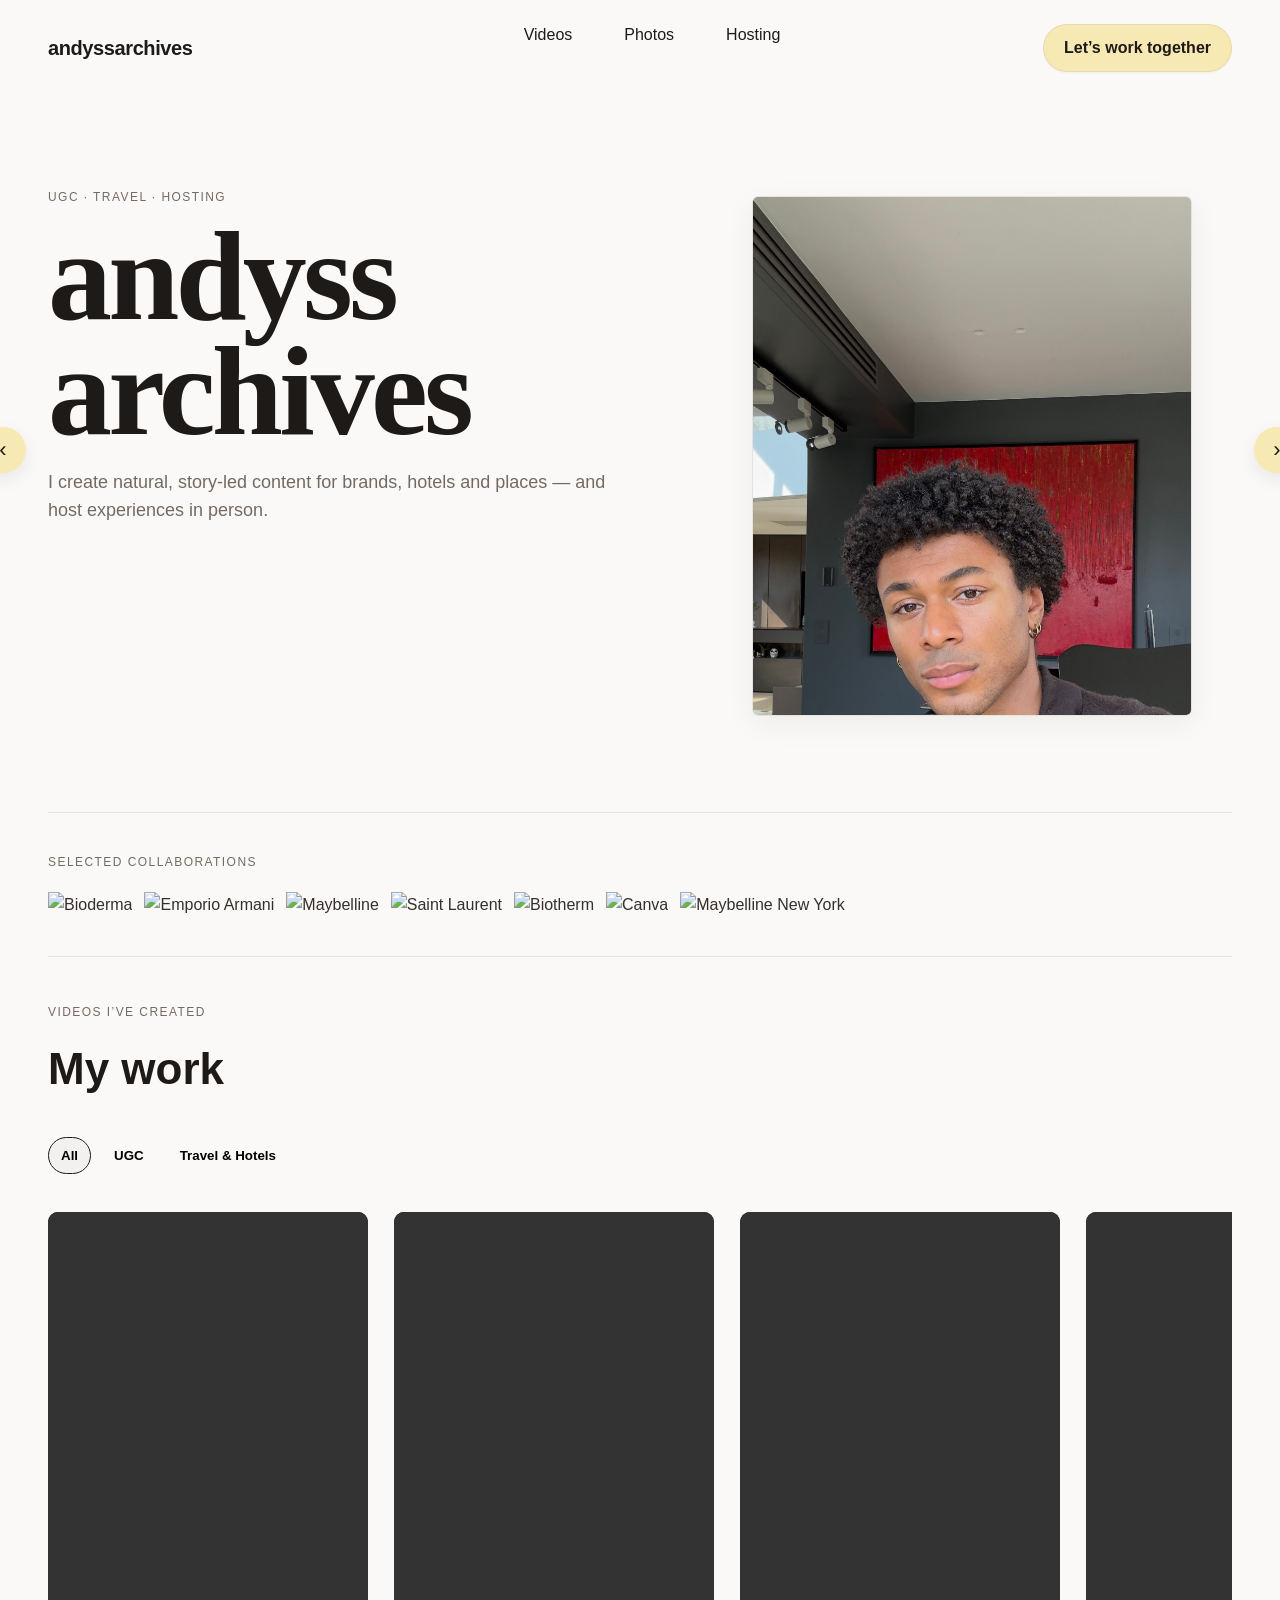
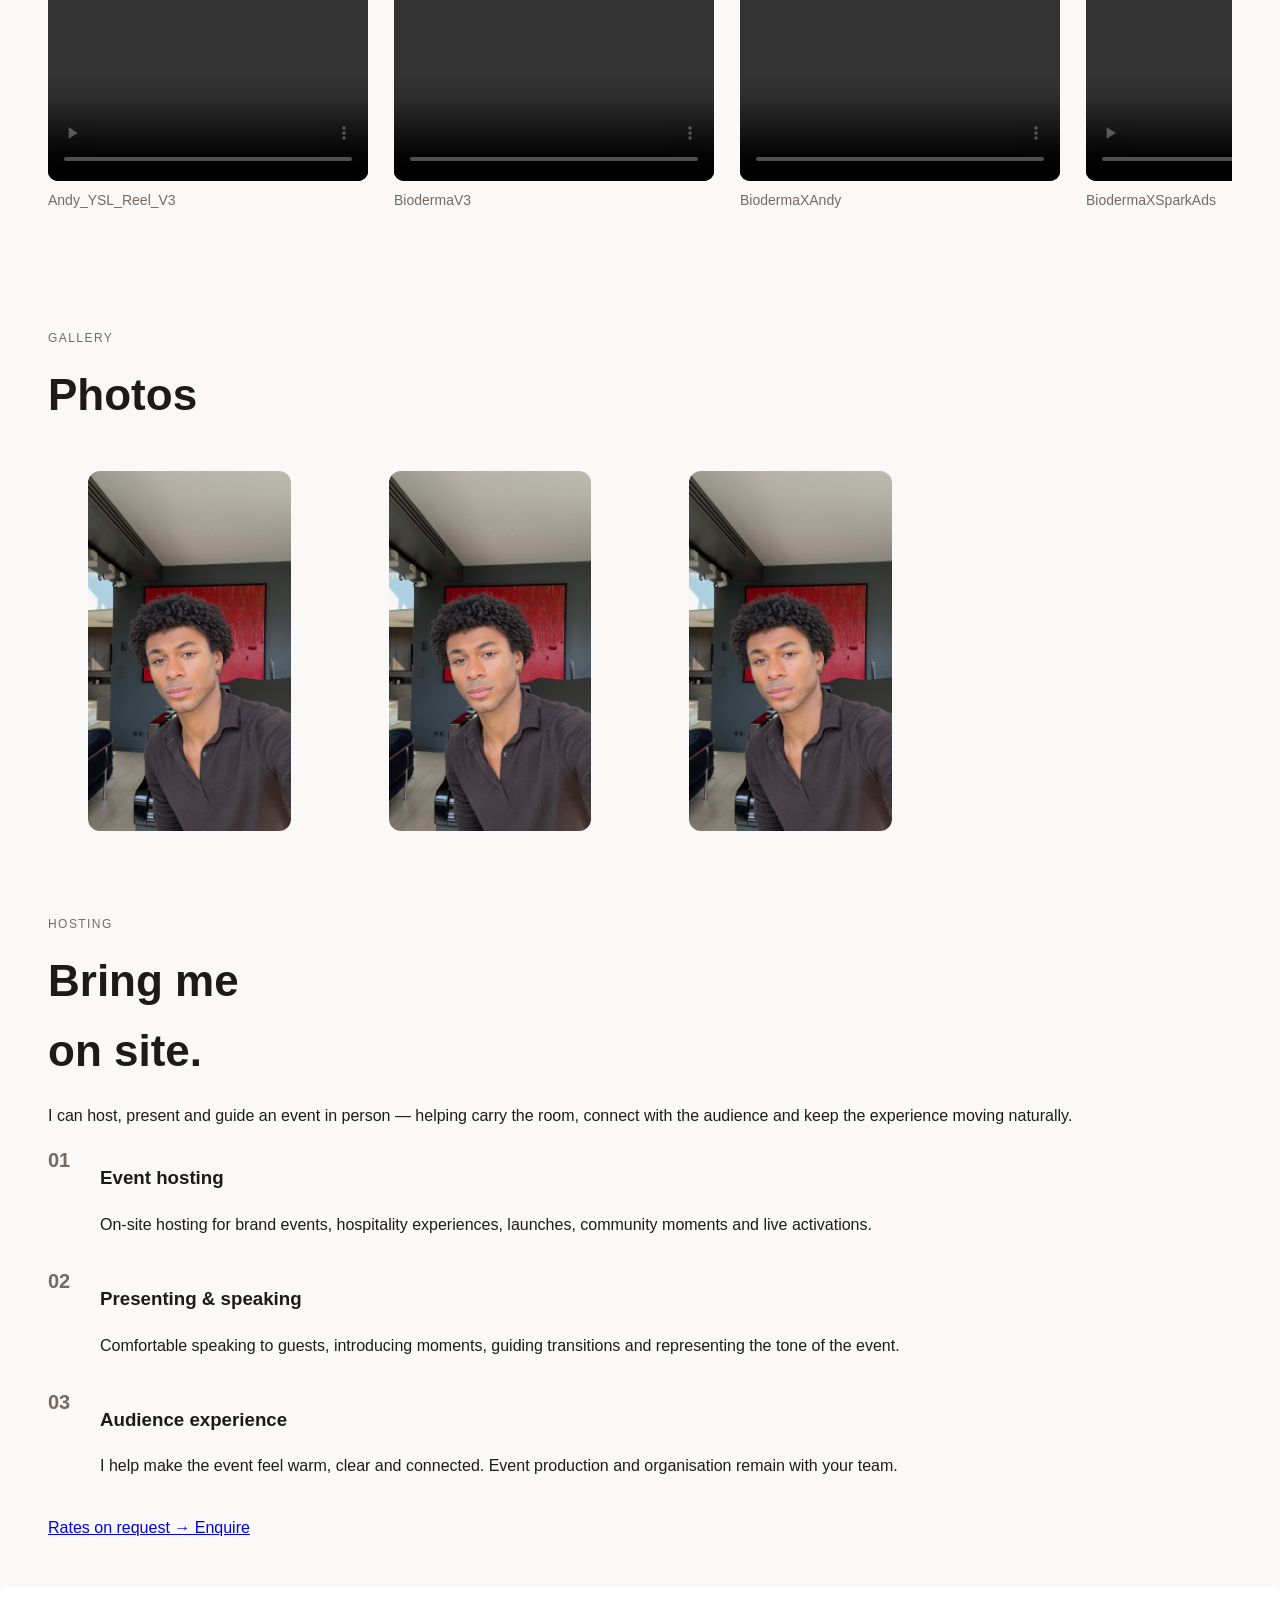
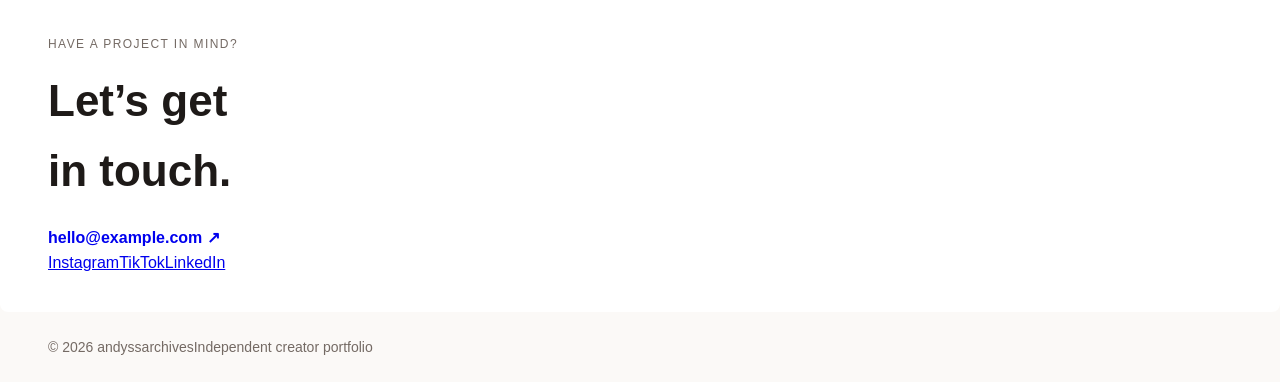
==== index.html @ 66229001 "feat(brands): add the client logo row" ====
<!doctype html>
<html lang="en">
<head>
  <meta charset="utf-8" />
  <meta name="viewport" content="width=device-width,initial-scale=1" />
  <meta name="description" content="andyssarchives — UGC, travel content and event hosting." />
  <title>andyssarchives — UGC · Travel · Hosting</title>
  <link rel="stylesheet" href="styles.css" />
  <script src="script.js" defer></script>
</head>
<body>
  <header class="nav shell" id="site-header">
    <a class="brand" href="#top">andyssarchives</a>

    <nav class="desktop-nav" aria-label="Primary navigation">
      <a href="#videos">Videos</a>
      <a href="#photos">Photos</a>
      <a href="#hosting">Hosting</a>
    </nav>

    <a class="nav-cta desktop-cta" href="#contact">Let’s work together</a>

    <button class="menu-toggle" type="button" aria-label="Open menu" aria-expanded="false" aria-controls="mobile-menu">
      <span class="line line-1"></span>
      <span class="line line-2"></span>
      <span class="line line-3"></span>
    </button>

    <div class="mobile-menu" id="mobile-menu" aria-hidden="true">
      <nav aria-label="Mobile navigation">
        <a href="#videos">Videos</a>
        <a href="#photos">Photos</a>
        <a href="#hosting">Hosting</a>
        <a href="#contact">Let’s work together</a>
      </nav>
    </div>
  </header>

  <main id="top">
    <section class="hero shell">
      <div class="hero-top">
        <p class="eyebrow">UGC · TRAVEL · HOSTING</p>
        <h1 class="wordmark">andyss<br>archives</h1>
        <p class="lede">I create natural, story-led content for brands, hotels and places — and host experiences in person.</p>
      </div>
      <figure class="hero-media" aria-hidden="true">
        <img src="assets/photos/Myself.jpg" alt="Creator portrait" class="hero-img"/>
      </figure>
    </section>

    <section class="brands shell" aria-label="Selected collaborations">
      <p class="section-label">Selected collaborations</p>
      <div class="logo-row" aria-hidden="false">
        <img src="assets/logos/Bioderma_logo.svg" alt="Bioderma" class="logo-img" />
        <img src="assets/logos/Emporio_Armani_logo.svg" alt="Emporio Armani" class="logo-img" />
        <img src="assets/logos/Maybelline-Logo.svg" alt="Maybelline" class="logo-img" />
        <img src="assets/logos/Saint_Laurent_Paris_SVG_Logo.svg" alt="Saint Laurent" class="logo-img" />
        <img src="assets/logos/biotherm.svg" alt="Biotherm" class="logo-img" />
        <img src="assets/logos/canva-com-brandmark.jpg" alt="Canva" class="logo-img" />
        <img src="assets/logos/maybelline-new-york.svg" alt="Maybelline New York" class="logo-img" />
      </div>
    </section>

    <section class="work shell" id="videos">
      <div class="section-head">
        <div>
          <p class="section-label">Videos I’ve created</p>
          <h2>My work</h2>
        </div>
        <div class="arrows">
          <button class="arrow" data-dir="-1" aria-label="Previous">‹</button>
          <button class="arrow" data-dir="1" aria-label="Next">›</button>
        </div>
      </div>

      <div class="filters" role="tablist" aria-label="Filter videos">
        <button class="chip active" data-filter="all" role="tab" aria-selected="true">All</button>
        <button class="chip" data-filter="ugc" role="tab" aria-selected="false">UGC</button>
        <button class="chip" data-filter="travel" role="tab" aria-selected="false">Travel & Hotels</button>
      </div>

      <div class="carousel" id="carousel" tabindex="0" aria-roledescription="carousel">
        <article class="work-card" data-category="ugc">
          <video preload="metadata" playsinline controls class="card-video">
            <source src="assets/videos/Andy_YSL_Reel_V3.mp4" type="video/mp4">
          </video>
          <p class="caption">Andy_YSL_Reel_V3</p>
        </article>

        <article class="work-card" data-category="ugc">
          <video preload="metadata" playsinline controls class="card-video">
            <source src="assets/videos/BiodermaV3.mov" type="video/mp4">
          </video>
          <p class="caption">BiodermaV3</p>
        </article>

        <article class="work-card" data-category="ugc">
          <video preload="metadata" playsinline controls class="card-video">
            <source src="assets/videos/BiodermaXAndy.mov" type="video/mp4">
          </video>
          <p class="caption">BiodermaXAndy</p>
        </article>

        <article class="work-card" data-category="ugc">
          <video preload="metadata" playsinline controls class="card-video">
            <source src="assets/videos/BiodermaXSparkAds.mov" type="video/mp4">
          </video>
          <p class="caption">BiodermaXSparkAds</p>
        </article>

        <article class="work-card" data-category="ugc">
          <video preload="metadata" playsinline controls class="card-video">
            <source src="assets/videos/C1_Armani_V1.mov" type="video/mp4">
          </video>
          <p class="caption">C1_Armani_V1</p>
        </article>

        <article class="work-card" data-category="ugc">
          <video preload="metadata" playsinline controls class="card-video">
            <source src="assets/videos/C1_KRUIDVAT_V1.mov" type="video/mp4">
          </video>
          <p class="caption">C1_KRUIDVAT_V1</p>
        </article>

        <article class="work-card" data-category="ugc">
          <video preload="metadata" playsinline controls class="card-video">
            <source src="assets/videos/C1_Wallpaper_V1.mov" type="video/mp4">
          </video>
          <p class="caption">C1_Wallpaper_V1</p>
        </article>

        <article class="work-card" data-category="ugc">
          <video preload="metadata" playsinline controls class="card-video">
            <source src="assets/videos/C2_GLUED_V2.mov" type="video/mp4">
          </video>
          <p class="caption">C2_GLUED_V2</p>
        </article>

        <article class="work-card" data-category="ugc">
          <video preload="metadata" playsinline controls class="card-video">
            <source src="assets/videos/EFFECLAR_V1.mov" type="video/mp4">
          </video>
          <p class="caption">EFFECLAR_V1</p>
        </article>

        <article class="work-card" data-category="ugc">
          <video preload="metadata" playsinline controls class="card-video">
            <source src="assets/videos/Eucerin_V1.mov" type="video/mp4">
          </video>
          <p class="caption">Eucerin_V1</p>
        </article>

        <article class="work-card" data-category="ugc">
          <video preload="metadata" playsinline controls class="card-video">
            <source src="assets/videos/INDEED_SIGN_V2.mov" type="video/mp4">
          </video>
          <p class="caption">INDEED_SIGN_V2</p>
        </article>

        <article class="work-card" data-category="ugc">
          <video preload="metadata" playsinline controls class="card-video">
            <source src="assets/videos/INDEED_TOTEBAG_CLEAN.MOV" type="video/mp4">
          </video>
          <p class="caption">INDEED_TOTEBAG_CLEAN</p>
        </article>

        <article class="work-card" data-category="ugc">
          <video preload="metadata" playsinline controls class="card-video">
            <source src="assets/videos/INDEED_TOTEBAG_V2.mov" type="video/mp4">
          </video>
          <p class="caption">INDEED_TOTEBAG_V2</p>
        </article>

        <article class="work-card" data-category="ugc">
          <video preload="metadata" playsinline controls class="card-video">
            <source src="assets/videos/LAROCHE_V2.mov" type="video/mp4">
          </video>
          <p class="caption">LAROCHE_V2</p>
        </article>

        <article class="work-card" data-category="ugc">
          <video preload="metadata" playsinline controls class="card-video">
            <source src="assets/videos/MixBrussels.MOV" type="video/mp4">
          </video>
          <p class="caption">MixBrussels</p>
        </article>
      </div>
    </section>

    <section class="photos shell" id="photos">
      <div class="section-head">
        <div>
          <p class="section-label">Gallery</p>
          <h2>Photos</h2>
        </div>
      </div>
      <div class="photo-grid">
        <figure class="photo-item">
          <img src="assets/photos/Myself.jpg" loading="lazy" decoding="async" alt="Place photo"/>
        </figure>
        <figure class="photo-item">
          <img src="assets/photos/Myself.jpg" loading="lazy" decoding="async" alt="Place photo"/>
        </figure>
        <figure class="photo-item">
          <img src="assets/photos/Myself.jpg" loading="lazy" decoding="async" alt="Place photo"/>
        </figure>
      </div>
    </section>

    <section class="services shell" id="hosting">
      <div class="services-intro">
        <p class="section-label">Hosting</p>
        <h2>Bring me<br />on site.</h2>
        <p>I can host, present and guide an event in person — helping carry the room, connect with the audience and keep the experience moving naturally.</p>
      </div>
      <div class="service-list">
        <article><span>01</span><div><h3>Event hosting</h3><p>On-site hosting for brand events, hospitality experiences, launches, community moments and live activations.</p></div></article>
        <article><span>02</span><div><h3>Presenting & speaking</h3><p>Comfortable speaking to guests, introducing moments, guiding transitions and representing the tone of the event.</p></div></article>
        <article><span>03</span><div><h3>Audience experience</h3><p>I help make the event feel warm, clear and connected. Event production and organisation remain with your team.</p></div></article>
        <a class="enquire" href="#contact">Rates on request → Enquire</a>
      </div>
    </section>

    <section class="contact" id="contact">
      <div class="shell contact-inner">
        <p class="section-label">Have a project in mind?</p>
        <h2>Let’s get<br>in touch.</h2>
        <a class="contact-link" href="#">hello@example.com ↗</a>
        <div class="socials"><a href="#">Instagram</a><a href="#">TikTok</a><a href="#">LinkedIn</a></div>
      </div>
    </section>

    <div id="lightbox" class="lightbox" aria-hidden="true">
      <div class="lightbox-inner" role="dialog" aria-modal="true">
        <button class="lightbox-close" aria-label="Close">×</button>
        <figure class="lightbox-figure"><img src="" alt=""/></figure>
      </div>
    </div>
  </main>

  <footer class="shell"><span>© 2026 andyssarchives</span><span>Independent creator portfolio</span></footer>
</body>
</html>
---- styles.css ----
:root{
	--ink:#1e1a18;
	--muted:#746a64;
	--line:#e6e2df;
	--paper:#fbf9f7;
	--white:#fff;
	--radius:14px;
	--gap-mobile:20px;
}

*{box-sizing:border-box}
html{scroll-behavior:smooth}
body{margin:0;background:var(--paper);color:var(--ink);font:16px/1.6 -apple-system,BlinkMacSystemFont,Segoe UI,Roboto,Helvetica,Arial,sans-serif}

.shell{width:min(1100px,calc(100% - 48px));margin:0 auto}

/* Header */
.nav{display:flex;align-items:center;justify-content:space-between;padding:18px 0;gap:12px}
.brand{font-weight:800;font-size:20px;letter-spacing:-0.02em;text-decoration:none;color:inherit}
.desktop-nav{display:none}
.desktop-nav a{margin-left:24px;text-decoration:none;color:inherit}
.nav-cta{display:none;text-decoration:none;border-bottom:1px solid var(--ink);padding-bottom:2px}

/* Mobile menu toggle (hamburger) */
.menu-toggle{background:transparent;border:0;padding:10px;display:inline-flex;align-items:center;justify-content:center;cursor:pointer}
.menu-toggle:focus{outline:2px solid #222;outline-offset:4px}
.menu-toggle .line{display:block;width:22px;height:2px;background:var(--ink);transition:transform .25s ease,opacity .2s ease}
.menu-toggle .line + .line{margin-top:6px}
.menu-toggle.open .line-1{transform:translateY(8px) rotate(45deg)}
.menu-toggle.open .line-2{opacity:0}
.menu-toggle.open .line-3{transform:translateY(-8px) rotate(-45deg)}

.mobile-menu{display:none}
.mobile-menu nav{display:flex;flex-direction:column;padding:14px 20px;gap:18px}
.mobile-menu a{font-size:20px;text-decoration:none;color:inherit;padding:10px 0;border-top:1px solid var(--line)}

/* Hero */
.hero{padding:20px 0 8px}
.hero-top .eyebrow{font-size:12px;letter-spacing:.12em;text-transform:uppercase;color:var(--muted)}
.wordmark{font-weight:800;font-size:clamp(36px,8.5vw,64px);line-height:0.92;margin:8px 0}
.lede{font-size:16px;max-width:56ch;color:var(--muted)}
.hero-media{margin-top:20px;border-radius:12px;overflow:hidden;height:55vw;display:grid;place-items:center}

/* Brands row */
.brands{padding:28px 0;border-top:1px solid var(--line);border-bottom:1px solid var(--line)}
.logo-row{display:flex;gap:12px;overflow:auto;padding-top:8px}
.logo-row img.logo-img{height:36px;flex:0 0 auto;display:block;object-fit:contain;opacity:0.9}
.logo-row img.logo-img:hover{opacity:1}
.logo-row span{flex:0 0 auto;padding:6px 10px;font-weight:700;color:var(--muted)}

/* Work / Videos */
.work{padding:34px 0}
.section-head{display:flex;justify-content:space-between;align-items:end;margin-bottom:18px}
.section-label{font-size:12px;letter-spacing:.12em;text-transform:uppercase;color:var(--muted)}
h2{font-size:clamp(24px,6.8vw,44px);margin:6px 0}
.filters{display:flex;gap:10px;overflow:auto;padding:8px 0}
.chip{appearance:none;border:0;background:transparent;padding:10px 12px;border-radius:999px;border:1px solid transparent;font-weight:600;cursor:pointer}
.chip.active{border-color:var(--ink);background:rgba(0,0,0,0.03)}

.carousel{display:flex;gap:14px;overflow-x:auto;padding-bottom:6px;-webkit-overflow-scrolling:touch;scroll-snap-type:x mandatory}
.carousel::-webkit-scrollbar{height:8px}
.carousel::-webkit-scrollbar-thumb{background:transparent}
.work-card{flex:0 0 min(80vw,320px);scroll-snap-align:start}
.card-video{width:100%;height:auto;aspect-ratio:9/16;display:block;background:#000;border-radius:10px}
.caption{font-size:14px;color:var(--muted);margin-top:8px}
.arrows{display:flex;gap:8px}
.arrow{appearance:none;border:0;background:transparent;font-size:22px;padding:8px;cursor:pointer}

/* Photos grid */
.photos{padding:28px 0}
.photo-grid{display:grid;grid-template-columns:repeat(2,1fr);gap:12px}
.photo-item img{width:100%;height:auto;display:block;border-radius:10px;object-fit:cover}

/* Services / Hosting */
.services{padding:28px 0}
.service-list{display:grid;gap:12px;margin-top:12px}
.service-list article{display:flex;gap:12px;align-items:flex-start}
.service-list span{font-weight:800;font-size:20px;color:var(--muted);width:40px}
.enquire{display:inline-block;margin-top:8px}

/* Contact */
.contact{padding:36px 0;background:#fff;border-radius:8px;margin-top:18px}
.contact-inner{text-align:left}
.contact-link{display:inline-block;margin-top:12px;font-weight:700;text-decoration:none}

/* Lightbox */
.lightbox{position:fixed;inset:0;display:none;align-items:center;justify-content:center;background:rgba(0,0,0,0.6);z-index:1200}
.lightbox[aria-hidden="false"]{display:flex}
.lightbox-inner{max-width:90vw;max-height:90vh;padding:12px}
.lightbox-figure img{max-width:100%;max-height:80vh;border-radius:8px}
.lightbox-close{background:transparent;border:0;color:var(--white);font-size:28px;position:absolute;top:18px;right:18px;cursor:pointer}

/* Footer */
footer{padding:24px 0;color:var(--muted);font-size:14px}

/* Desktop and larger */
@media(min-width:769px){
	.desktop-nav{display:flex;position:absolute;left:50%;top:22px;transform:translateX(-50%);gap:28px}
	.nav-cta{display:inline-block;background:#f6e9b3;color:var(--ink);padding:10px 20px;border-radius:999px;text-decoration:none;font-weight:700;border:1px solid rgba(0,0,0,0.06);box-shadow:0 2px 0 rgba(0,0,0,0.02)}
	.nav-cta:hover{transform:translateY(-1px)}
	.menu-toggle{display:none}
	.mobile-menu{display:none}

	/* Header subtle background on scroll handled via JS if desired */
	.nav{position:relative;height:96px}

	/* Hero split layout: big wordmark left, framed image right */
	.hero{display:grid;grid-template-columns:1.2fr 520px;gap:48px;align-items:center;padding:80px 0}
	.hero-top{align-self:start}
	.wordmark{font-family: Georgia, 'Times New Roman', serif;font-size:clamp(72px,10vw,140px);line-height:0.9;letter-spacing:-0.03em;font-weight:800}
	.lede{font-size:18px}
	.hero-media{height:520px;border-radius:6px;overflow:hidden;border:1px solid var(--line);box-shadow:0 8px 30px rgba(30,26,24,0.06)}
	.hero-img{width:100%;height:100%;object-fit:cover;display:block}

	/* Carousel desktop: larger cards, centered feel */
	.carousel{gap:26px;position:relative;padding:30px 0}
	.work-card{flex:0 0 320px;scroll-snap-align:center;transition:transform .28s ease,box-shadow .28s ease}
	.work-card .card-video{border-radius:10px;display:block}
	.work-card:focus-within, .work-card:hover{transform:translateY(-8px);box-shadow:0 18px 36px rgba(12,10,8,0.12)}

	/* Centered framed card emphasis */
	.carousel .work-card.center-focused{transform:scale(1.06);box-shadow:0 28px 50px rgba(12,10,8,0.14)}

	/* Desktop circular yellow arrows placed beside carousel */
	.work .arrow{width:46px;height:46px;border-radius:50%;background:#f6e9b3;color:var(--ink);display:inline-flex;align-items:center;justify-content:center;border:0;box-shadow:0 6px 18px rgba(30,26,24,0.08)}
	.work .arrow:hover{transform:scale(1.04)}
	.work .arrow[aria-label="Previous"]{position:absolute;left:calc(50% - 660px);top:50%;transform:translateY(-50%)}
	.work .arrow[aria-label="Next"]{position:absolute;right:calc(50% - 660px);top:50%;transform:translateY(-50%)}

	.photo-grid{grid-template-columns:repeat(4,1fr);gap:18px}
	.photo-item img{border-radius:12px}
	.shell{width:min(1360px,calc(100% - 96px))}
}

/* Accessibility */
:focus{outline-offset:4px}
button:focus, a:focus{outline:2px solid #222}

@media (prefers-reduced-motion: reduce){
	*{transition:none!important}
}
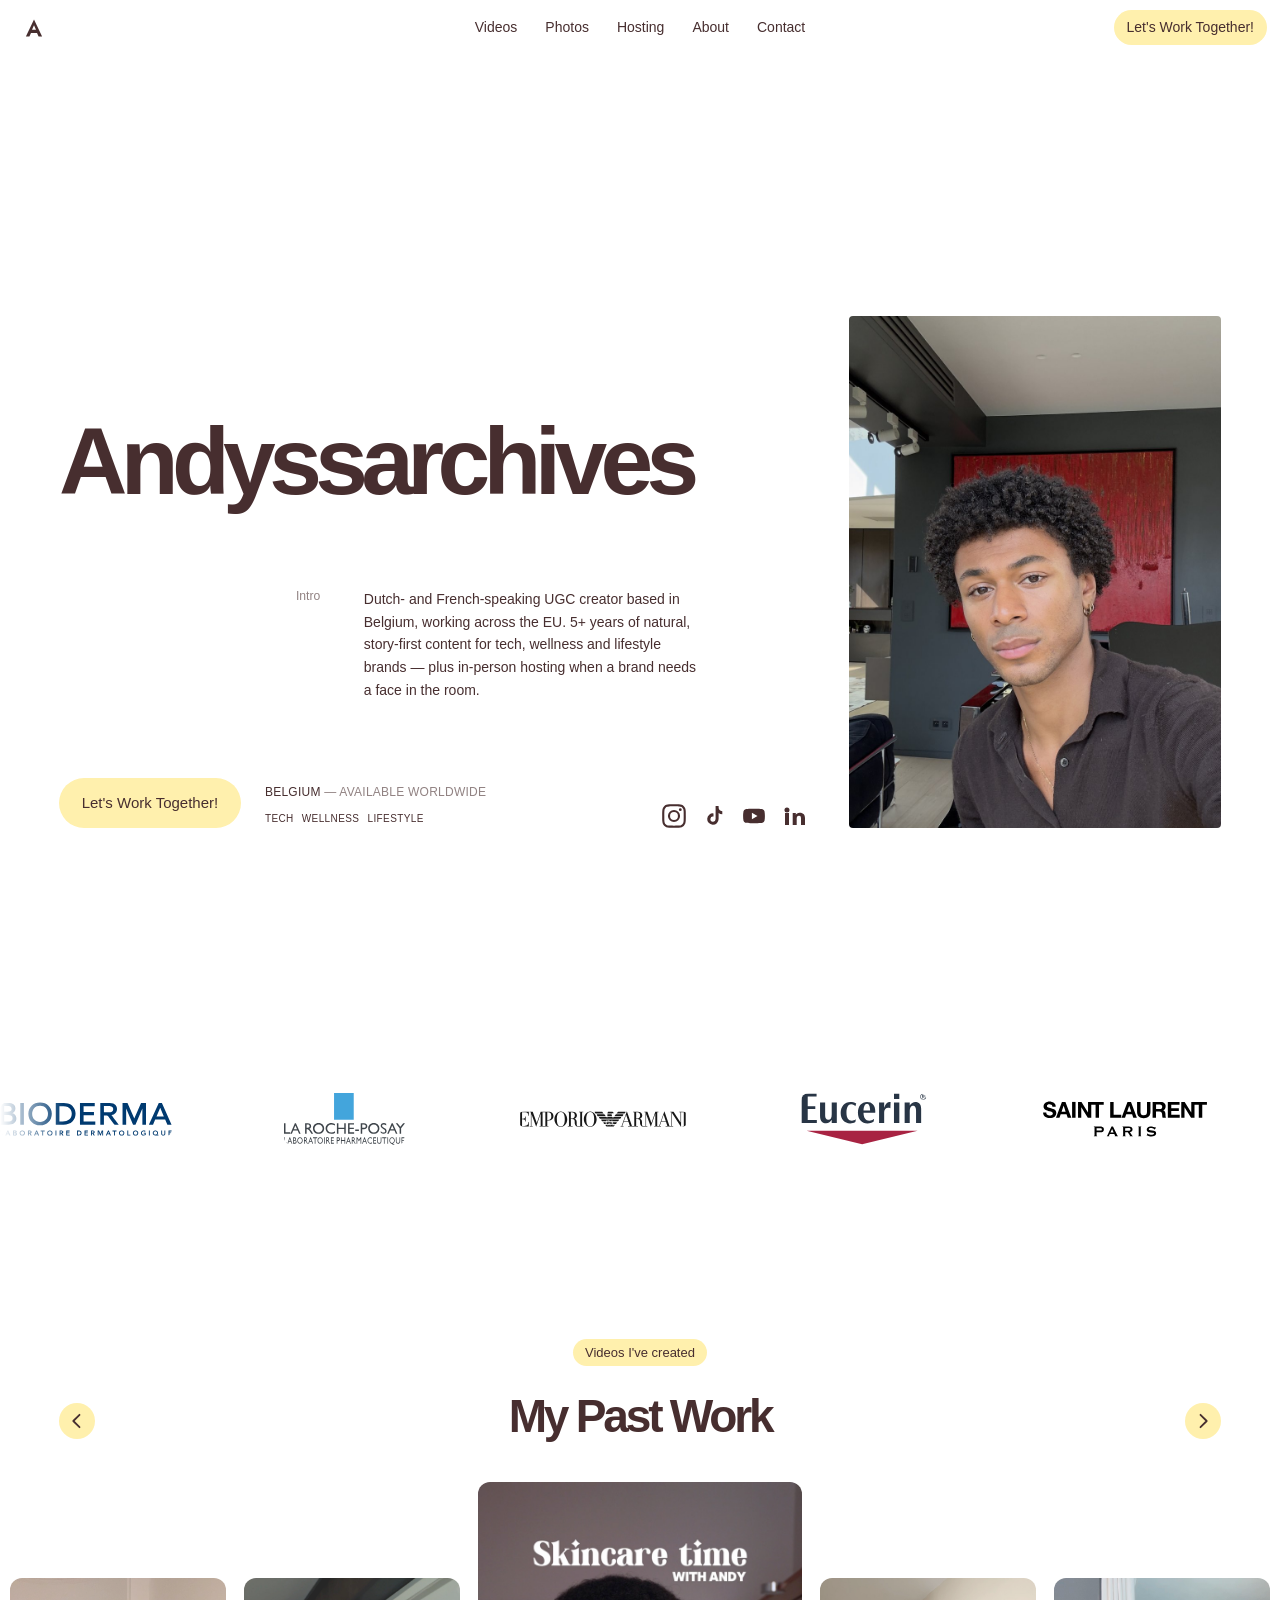
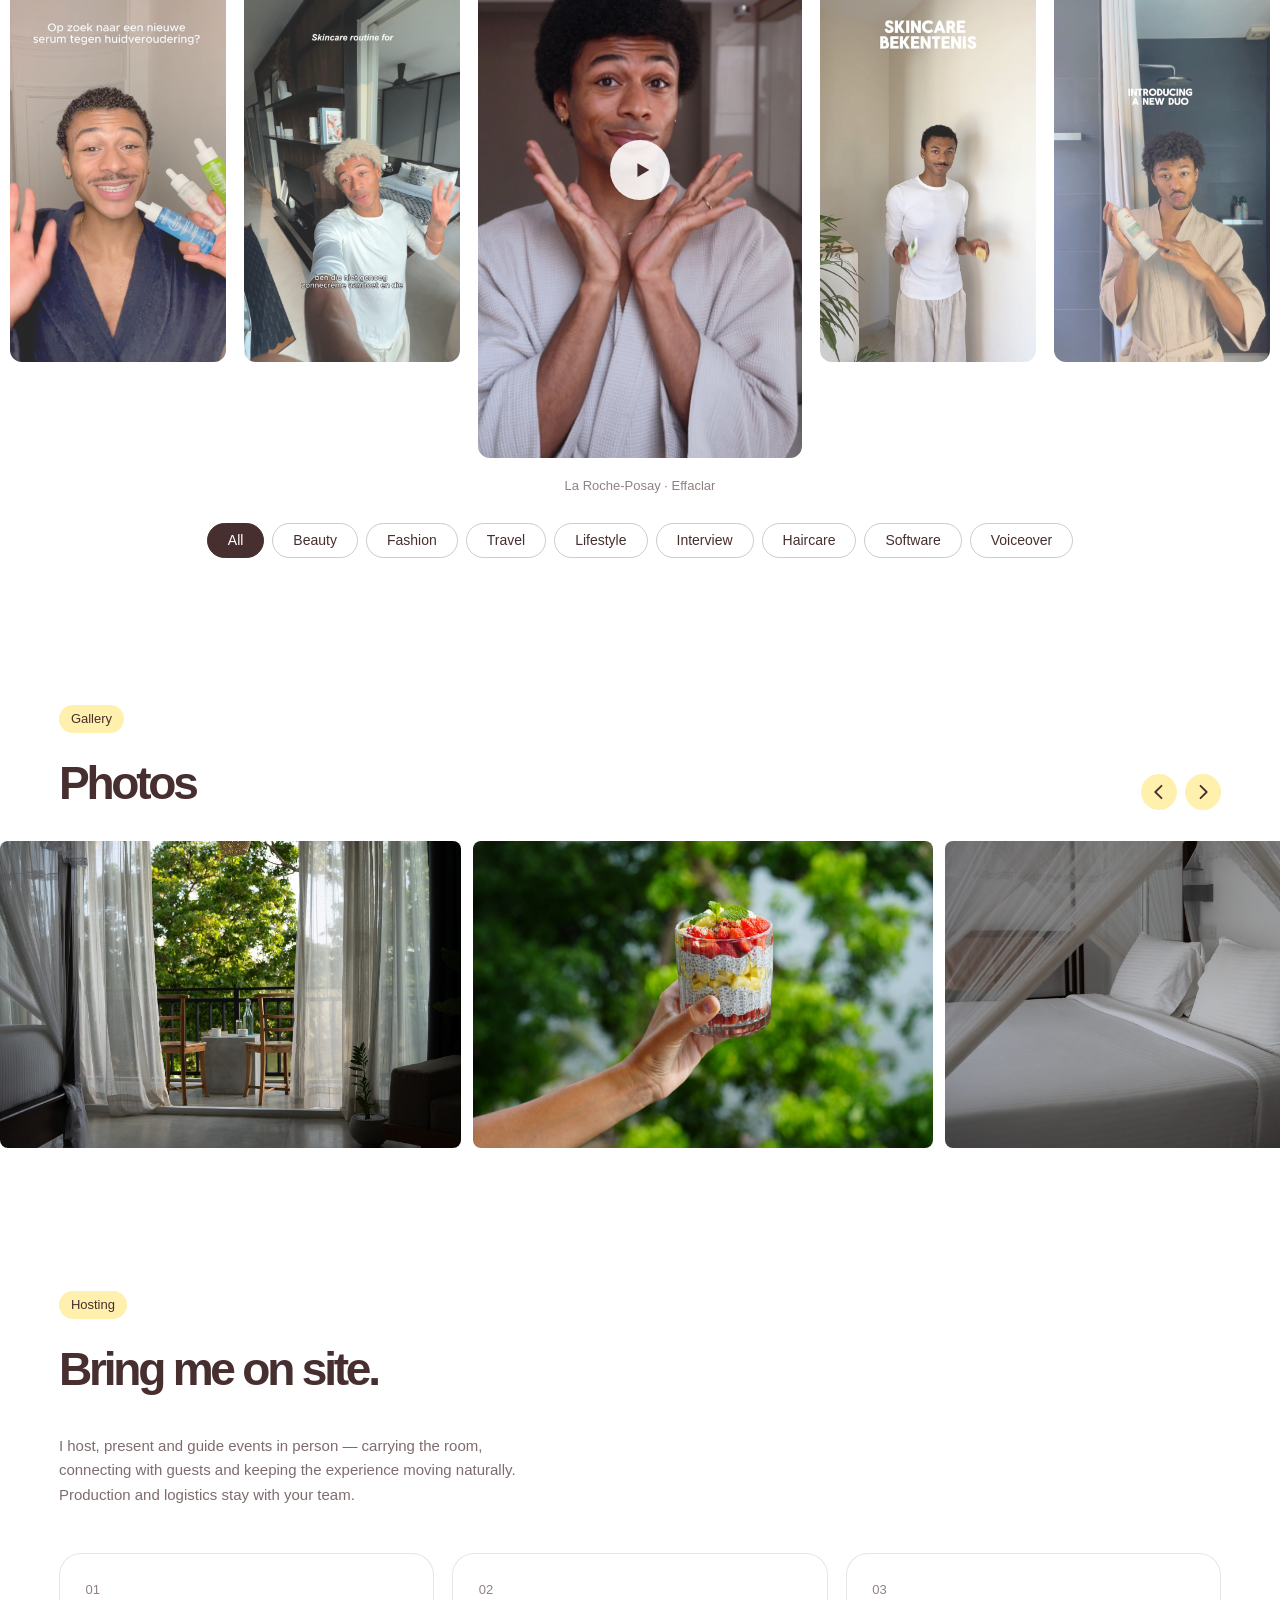
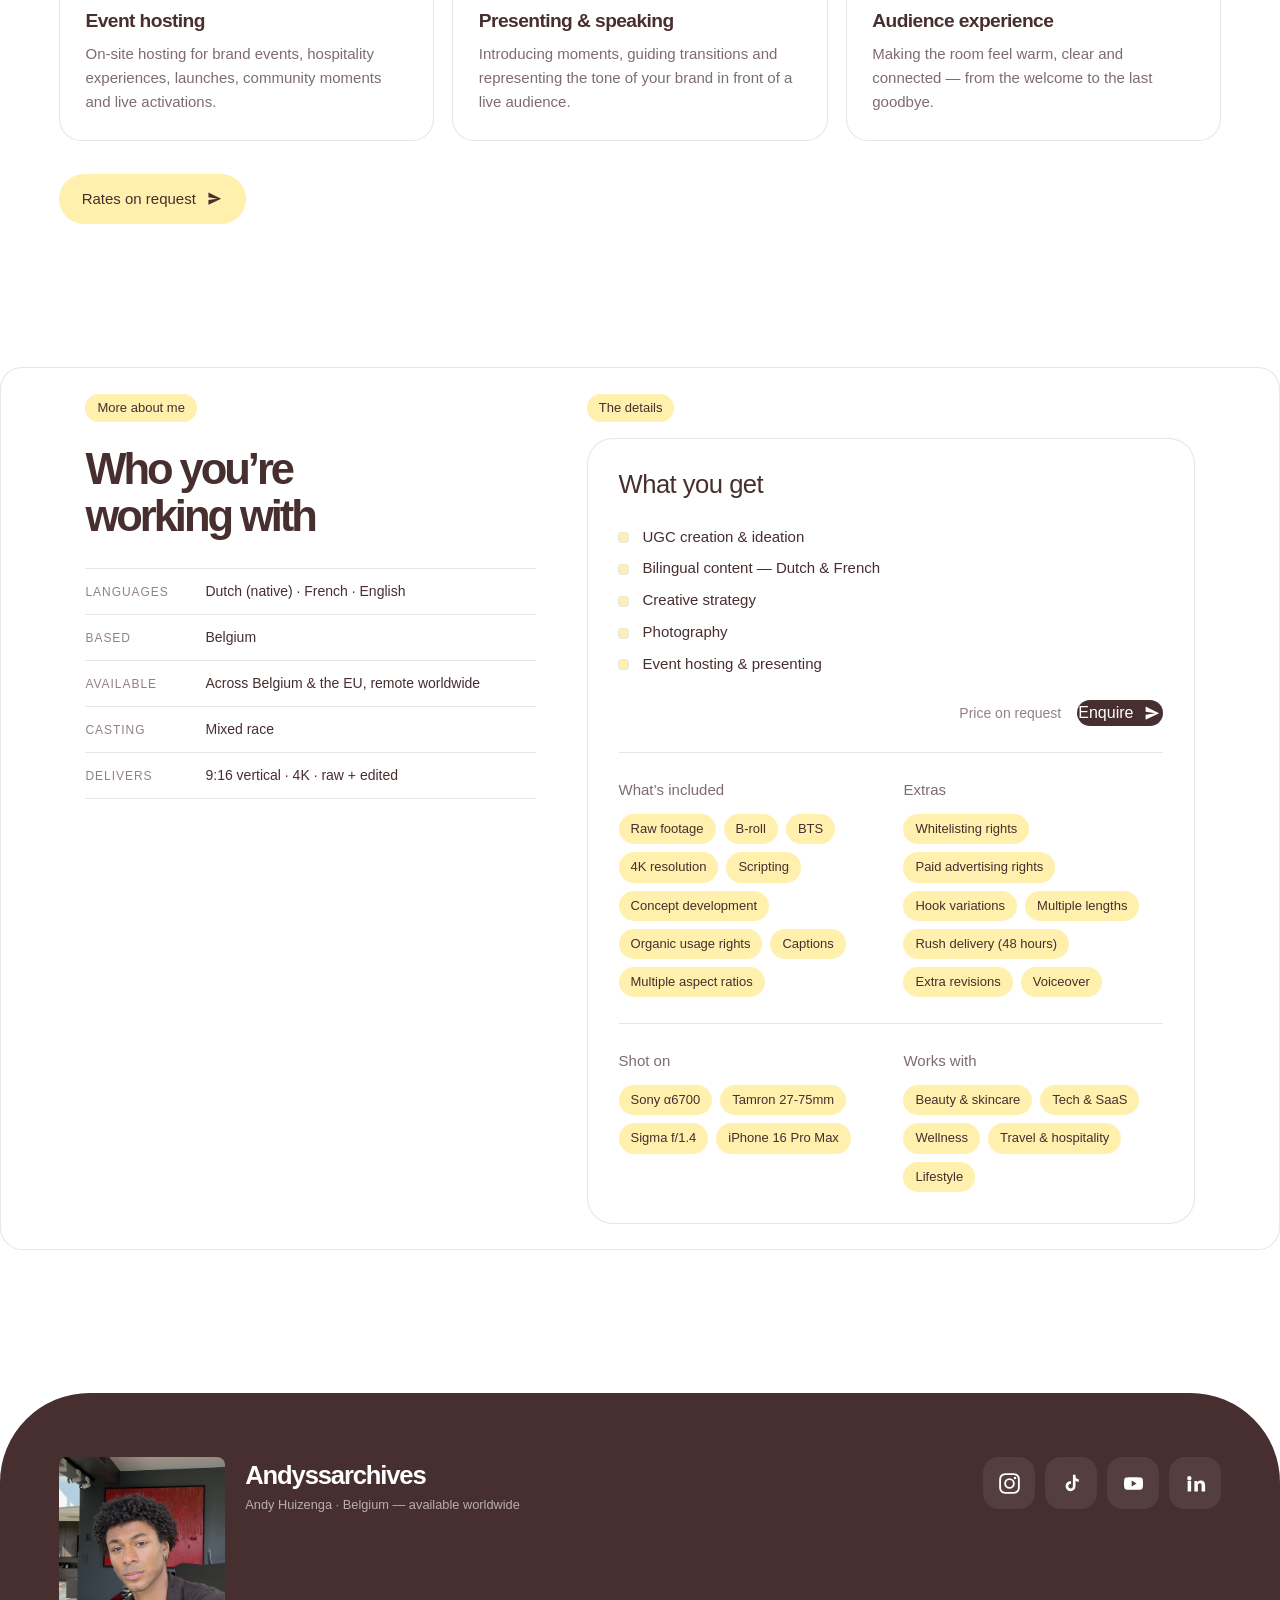
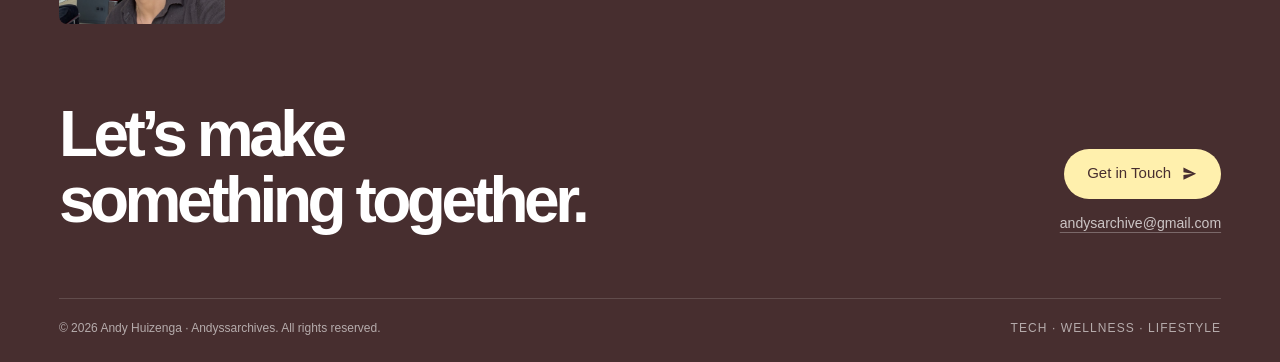
==== commit 05100cf8: "feat: rebuild the site on the reference design and deploy to Cloudflare Redesign - Rebuild hero, vid" ====
--- a/index.html
+++ b/index.html
@@ -2,242 +2,397 @@
 <html lang="en">
 <head>
   <meta charset="utf-8" />
-  <meta name="viewport" content="width=device-width,initial-scale=1" />
-  <meta name="description" content="andyssarchives — UGC, travel content and event hosting." />
-  <title>andyssarchives — UGC · Travel · Hosting</title>
+  <meta name="viewport" content="width=device-width,initial-scale=1,viewport-fit=cover" />
+  <meta name="description" content="Dutch- and French-speaking UGC creator based in Belgium, working across the EU. Bilingual, mixed-race talent making story-first vertical content for tech, wellness and lifestyle brands — plus in-person event hosting." />
+  <meta name="theme-color" content="#ffffff" />
+  <title>Dutch &amp; French Speaking UGC Creator in Belgium | Andyssarchives</title>
+
+  <meta property="og:type" content="profile" />
+  <meta property="og:site_name" content="Andyssarchives" />
+  <meta property="og:title" content="Dutch &amp; French Speaking UGC Creator in Belgium" />
+  <meta property="og:description" content="Dutch- and French-speaking UGC creator based in Belgium, working across the EU. Bilingual, mixed-race talent making story-first vertical content for tech, wellness and lifestyle brands — plus in-person event hosting." />
+  <meta property="og:url" content="https://andyssarchives.com/" />
+  <meta property="og:image" content="https://andyssarchives.com/assets/og.jpg" />
+  <meta property="og:image:width" content="1200" />
+  <meta property="og:image:height" content="630" />
+  <meta property="og:locale" content="en_GB" />
+  <meta property="og:locale:alternate" content="nl_BE" />
+  <meta property="og:locale:alternate" content="fr_BE" />
+  <meta name="twitter:card" content="summary_large_image" />
+  <meta name="twitter:title" content="Dutch &amp; French Speaking UGC Creator in Belgium" />
+  <meta name="twitter:description" content="Dutch- and French-speaking UGC creator based in Belgium, working across the EU. Bilingual, mixed-race talent making story-first vertical content for tech, wellness and lifestyle brands — plus in-person event hosting." />
+  <meta name="twitter:image" content="https://andyssarchives.com/assets/og.jpg" />
+
+  <link rel="canonical" href="https://andyssarchives.com/" />
+
+  <link rel="icon" href="data:image/svg+xml,%3Csvg xmlns='http://www.w3.org/2000/svg' viewBox='0 0 20 20'%3E%3Crect width='20' height='20' rx='5' fill='%23fff0ad'/%3E%3Cpath d='M10 3.4 3.6 17h2.8l1.3-2.9h4.6l1.3 2.9h2.8L10 3.4Zm0 4.9 1.6 3.6H8.4L10 8.3Z' fill='%23472e2f'/%3E%3C/svg%3E" />
+
+  <link rel="preconnect" href="https://fonts.googleapis.com" />
+  <link rel="preconnect" href="https://fonts.gstatic.com" crossorigin />
+  <link rel="stylesheet" href="https://fonts.googleapis.com/css2?family=Inter:wght@300;400;500;700&display=swap" />
   <link rel="stylesheet" href="styles.css" />
   <script src="script.js" defer></script>
+
+  <script type="application/ld+json">
+  {
+    "@context": "https://schema.org",
+    "@type": "Person",
+    "@id": "https://andyssarchives.com/#andy",
+    "name": "Andy Huizenga",
+    "alternateName": "Andyssarchives",
+    "url": "https://andyssarchives.com/",
+    "image": "https://andyssarchives.com/assets/photos/web/portrait.jpg",
+    "email": "mailto:andysarchive@gmail.com",
+    "jobTitle": "UGC Creator",
+    "description": "Dutch- and French-speaking UGC creator based in Belgium, working across the EU.",
+    "knowsLanguage": [
+      { "@type": "Language", "name": "Dutch", "alternateName": "nl" },
+      { "@type": "Language", "name": "French", "alternateName": "fr" },
+      { "@type": "Language", "name": "English", "alternateName": "en" }
+    ],
+    "address": { "@type": "PostalAddress", "addressCountry": "BE" },
+    "workLocation": { "@type": "Place", "name": "Belgium" },
+    "sameAs": [
+      "https://instagram.com/andyssarchives",
+      "https://www.tiktok.com/@callmeandssss",
+      "https://www.linkedin.com/in/andy-huizenga/"
+    ],
+    "makesOffer": [
+      { "@type": "Offer", "itemOffered": { "@type": "Service", "name": "UGC video production", "areaServed": "EU" } },
+      { "@type": "Offer", "itemOffered": { "@type": "Service", "name": "Bilingual content creation (Dutch / French)", "areaServed": "EU" } },
+      { "@type": "Offer", "itemOffered": { "@type": "Service", "name": "Photography", "areaServed": "EU" } },
+      { "@type": "Offer", "itemOffered": { "@type": "Service", "name": "Event hosting and presenting", "areaServed": "BE" } }
+    ]
+  }
+  </script>
 </head>
 <body>
-  <header class="nav shell" id="site-header">
-    <a class="brand" href="#top">andyssarchives</a>
-
-    <nav class="desktop-nav" aria-label="Primary navigation">
+
+<!-- ───────────────────────── Header ───────────────────────── -->
+<header class="siteheader" id="siteheader">
+  <div class="siteheader__rail">
+    <div class="navpill" id="navpill">
+      <a class="navpill__mark" href="#hero" aria-label="Andyssarchives — back to top">
+        <svg viewBox="0 0 20 20" aria-hidden="true" focusable="false">
+          <path d="M10 1.4 1.9 18.6h3.5l1.6-3.6h6l1.6 3.6h3.5L10 1.4Zm0 5.9 2 4.5H8l2-4.5Z"/>
+        </svg>
+      </a>
+
+      <nav class="navpill__nav" aria-label="Primary">
+        <div class="navpill__links">
+          <a href="#videos">Videos</a>
+          <a href="#photos">Photos</a>
+          <a href="#hosting">Hosting</a>
+          <a href="#about">About</a>
+          <a href="#contact">Contact</a>
+        </div>
+      </nav>
+
+      <a class="btn btn--sm navpill__cta" href="#contact">Let's Work Together!</a>
+    </div>
+
+    <!-- Mobile: single glass trigger, matches the reference's phone header -->
+    <button class="navtray__trigger" id="navtrayTrigger" type="button"
+            aria-label="Open menu" aria-expanded="false" aria-controls="navtray">
+      <span class="navtray__bars" aria-hidden="true"><i></i><i></i></span>
+    </button>
+    <div class="navtray" id="navtray" hidden>
       <a href="#videos">Videos</a>
       <a href="#photos">Photos</a>
       <a href="#hosting">Hosting</a>
-    </nav>
-
-    <a class="nav-cta desktop-cta" href="#contact">Let’s work together</a>
-
-    <button class="menu-toggle" type="button" aria-label="Open menu" aria-expanded="false" aria-controls="mobile-menu">
-      <span class="line line-1"></span>
-      <span class="line line-2"></span>
-      <span class="line line-3"></span>
-    </button>
-
-    <div class="mobile-menu" id="mobile-menu" aria-hidden="true">
-      <nav aria-label="Mobile navigation">
-        <a href="#videos">Videos</a>
-        <a href="#photos">Photos</a>
-        <a href="#hosting">Hosting</a>
-        <a href="#contact">Let’s work together</a>
+      <a href="#about">About</a>
+      <a href="#contact">Contact</a>
+      <a class="navtray__cta" href="#contact">Let's Work Together!</a>
+    </div>
+  </div>
+</header>
+
+<main>
+
+  <!-- ───────────────────────── Hero ───────────────────────── -->
+  <section class="hero" id="hero">
+    <div class="hero__grid">
+      <div class="hero__col">
+        <h1 class="hero__name">Andyssarchives</h1>
+
+        <div class="hero__intro">
+          <p class="hero__introLabel">Intro</p>
+          <p class="hero__introBody">
+            Dutch- and French-speaking UGC creator based in Belgium, working across the EU.
+            5+ years of natural, story-first content for tech, wellness and lifestyle brands
+            — plus in-person hosting when a brand needs a face in the room.
+          </p>
+        </div>
+
+        <div class="hero__foot">
+          <div class="hero__footLeft">
+            <a class="btn btn--lg" href="#contact">Let's Work Together!</a>
+            <div class="hero__meta">
+              <p class="hero__loc">Belgium <span>— available worldwide</span></p>
+              <div class="hero__tags">
+                <span>Tech</span><span>Wellness</span><span>Lifestyle</span>
+              </div>
+            </div>
+          </div>
+
+          <div class="hero__socials">
+            <a href="https://instagram.com/andyssarchives" aria-label="Instagram" target="_blank" rel="noopener">
+              <svg viewBox="0 0 512 512" aria-hidden="true"><path d="M256,49.471c67.266,0,75.233.257,101.8,1.469,24.562,1.121,37.9,5.224,46.778,8.674a78.052,78.052,0,0,1,28.966,18.845,78.052,78.052,0,0,1,18.845,28.966c3.45,8.877,7.554,22.216,8.674,46.778,1.212,26.565,1.469,34.532,1.469,101.8s-0.257,75.233-1.469,101.8c-1.121,24.562-5.225,37.9-8.674,46.778a83.427,83.427,0,0,1-47.811,47.811c-8.877,3.45-22.216,7.554-46.778,8.674-26.56,1.212-34.527,1.469-101.8,1.469s-75.237-.257-101.8-1.469c-24.562-1.121-37.9-5.225-46.778-8.674a78.051,78.051,0,0,1-28.966-18.845,78.053,78.053,0,0,1-18.845-28.966c-3.45-8.877-7.554-22.216-8.674-46.778-1.212-26.564-1.469-34.532-1.469-101.8s0.257-75.233,1.469-101.8c1.121-24.562,5.224-37.9,8.674-46.778A78.052,78.052,0,0,1,78.458,78.458a78.053,78.053,0,0,1,28.966-18.845c8.877-3.45,22.216-7.554,46.778-8.674,26.565-1.212,34.532-1.469,101.8-1.469m0-45.391c-68.418,0-77,.29-103.866,1.516-26.815,1.224-45.127,5.482-61.151,11.71a123.488,123.488,0,0,0-44.62,29.057A123.488,123.488,0,0,0,17.3,90.982C11.077,107.007,6.819,125.319,5.6,152.134,4.369,179,4.079,187.582,4.079,256S4.369,333,5.6,359.866c1.224,26.815,5.482,45.127,11.71,61.151a123.489,123.489,0,0,0,29.057,44.62,123.486,123.486,0,0,0,44.62,29.057c16.025,6.228,34.337,10.486,61.151,11.71,26.87,1.226,35.449,1.516,103.866,1.516s77-.29,103.866-1.516c26.815-1.224,45.127-5.482,61.151-11.71a128.817,128.817,0,0,0,73.677-73.677c6.228-16.025,10.486-34.337,11.71-61.151,1.226-26.87,1.516-35.449,1.516-103.866s-0.29-77-1.516-103.866c-1.224-26.815-5.482-45.127-11.71-61.151a123.486,123.486,0,0,0-29.057-44.62A123.487,123.487,0,0,0,421.018,17.3C404.993,11.077,386.681,6.819,359.866,5.6,333,4.369,324.418,4.079,256,4.079h0Z"/><path d="M256,126.635A129.365,129.365,0,1,0,385.365,256,129.365,129.365,0,0,0,256,126.635Zm0,213.338A83.973,83.973,0,1,1,339.974,256,83.974,83.974,0,0,1,256,339.973Z"/><circle cx="390.476" cy="121.524" r="30.23"/></svg>
+            </a>
+            <a href="https://www.tiktok.com/@callmeandssss" aria-label="TikTok" target="_blank" rel="noopener">
+              <svg viewBox="0 0 24 24" aria-hidden="true"><path d="M16.6 2h-3v13.1a2.6 2.6 0 1 1-2.1-2.6V9.4a5.7 5.7 0 1 0 5.1 5.7V8.9c1 .8 2.3 1.3 3.7 1.4V7.2a4.1 4.1 0 0 1-3.7-4.1V2Z"/></svg>
+            </a>
+            <a href="https://youtube.com/@andyssarchives" aria-label="YouTube" target="_blank" rel="noopener">
+              <svg viewBox="0 0 24 24" aria-hidden="true"><path d="M22.5 7.2a2.8 2.8 0 0 0-2-2C18.8 4.8 12 4.8 12 4.8s-6.8 0-8.5.45a2.8 2.8 0 0 0-2 2A29 29 0 0 0 1.1 12c0 1.6.1 3.2.4 4.8a2.8 2.8 0 0 0 2 2c1.7.44 8.5.44 8.5.44s6.8 0 8.5-.44a2.8 2.8 0 0 0 2-2c.3-1.6.4-3.2.4-4.8s-.1-3.2-.4-4.8ZM9.9 15.3V8.7l5.6 3.3-5.6 3.3Z"/></svg>
+            </a>
+            <a href="https://www.linkedin.com/in/andy-huizenga/" aria-label="LinkedIn" target="_blank" rel="noopener">
+              <svg viewBox="0 0 24 24" aria-hidden="true"><path d="M4.98 3.5a2.5 2.5 0 1 1 0 5 2.5 2.5 0 0 1 0-5ZM3 9h4v12H3V9Zm7 0h3.8v1.7h.05c.53-1 1.83-2.05 3.77-2.05C21.6 8.65 23 10.9 23 14.2V21h-4v-6c0-1.45-.03-3.3-2-3.3-2 0-2.3 1.57-2.3 3.2V21h-4V9Z"/></svg>
+            </a>
+          </div>
+        </div>
+      </div>
+
+      <figure class="hero__figure">
+        <img src="assets/photos/web/portrait.jpg" alt="Andy Huizenga, UGC creator" width="900" height="1600" fetchpriority="high" />
+      </figure>
+    </div>
+  </section>
+
+  <!-- ───────────────────────── Brand marquee ───────────────────────── -->
+  <section class="brands" aria-label="Brands I have worked with">
+    <div class="marquee">
+      <div class="marquee__track" id="marqueeTrack">
+        <!-- filled + duplicated by script.js -->
+      </div>
+    </div>
+  </section>
+
+  <!-- ───────────────────────── Videos ───────────────────────── -->
+  <section class="section videos" id="videos">
+    <div class="section__head section__head--center">
+      <button class="arrow" type="button" data-carousel-dir="-1" aria-label="Previous video">
+        <svg viewBox="0 0 16 16" aria-hidden="true"><path d="M10.5 1.8 4.3 8l6.2 6.2" fill="none" stroke="currentColor" stroke-width="1.8" stroke-linecap="round" stroke-linejoin="round"/></svg>
+      </button>
+
+      <div class="section__title">
+        <span class="pill">Videos I've created</span>
+        <h2>My Past Work</h2>
+      </div>
+
+      <button class="arrow" type="button" data-carousel-dir="1" aria-label="Next video">
+        <svg viewBox="0 0 16 16" aria-hidden="true"><path d="M5.5 1.8 11.7 8l-6.2 6.2" fill="none" stroke="currentColor" stroke-width="1.8" stroke-linecap="round" stroke-linejoin="round"/></svg>
+      </button>
+    </div>
+
+    <div class="stage" id="stage" tabindex="0" role="group" aria-roledescription="carousel" aria-label="Video work">
+      <div class="stage__rail" id="stageRail">
+        <!-- cards injected by script.js from the VIDEOS list -->
+      </div>
+    </div>
+
+    <p class="stage__caption" id="stageCaption" aria-live="polite"></p>
+
+    <div class="filters" role="group" aria-label="Filter videos by category" id="filters">
+      <!-- chips injected by script.js -->
+    </div>
+  </section>
+
+  <!-- ───────────────────────── Photos ───────────────────────── -->
+  <section class="section photos" id="photos">
+    <div class="section__head">
+      <div class="section__title section__title--left">
+        <span class="pill">Gallery</span>
+        <h2>Photos</h2>
+      </div>
+      <div class="section__arrows">
+        <button class="arrow" type="button" data-photo-dir="-1" aria-label="Previous photos">
+          <svg viewBox="0 0 16 16" aria-hidden="true"><path d="M10.5 1.8 4.3 8l6.2 6.2" fill="none" stroke="currentColor" stroke-width="1.8" stroke-linecap="round" stroke-linejoin="round"/></svg>
+        </button>
+        <button class="arrow" type="button" data-photo-dir="1" aria-label="Next photos">
+          <svg viewBox="0 0 16 16" aria-hidden="true"><path d="M5.5 1.8 11.7 8l-6.2 6.2" fill="none" stroke="currentColor" stroke-width="1.8" stroke-linecap="round" stroke-linejoin="round"/></svg>
+        </button>
+      </div>
+    </div>
+
+    <div class="rail" id="photoRail">
+      <!-- photos injected by script.js from the PHOTOS list -->
+    </div>
+  </section>
+
+  <!-- ───────────────────────── Hosting ───────────────────────── -->
+  <section class="section hosting" id="hosting">
+    <div class="section__head">
+      <div class="section__title section__title--left">
+        <span class="pill">Hosting</span>
+        <h2>Bring me on site.</h2>
+      </div>
+    </div>
+
+    <div class="hosting__body">
+      <p class="hosting__lede">
+        I host, present and guide events in person — carrying the room, connecting with guests
+        and keeping the experience moving naturally. Production and logistics stay with your team.
+      </p>
+
+      <ol class="offers">
+        <li class="offer">
+          <span class="offer__num">01</span>
+          <h3>Event hosting</h3>
+          <p>On-site hosting for brand events, hospitality experiences, launches, community moments and live activations.</p>
+        </li>
+        <li class="offer">
+          <span class="offer__num">02</span>
+          <h3>Presenting &amp; speaking</h3>
+          <p>Introducing moments, guiding transitions and representing the tone of your brand in front of a live audience.</p>
+        </li>
+        <li class="offer">
+          <span class="offer__num">03</span>
+          <h3>Audience experience</h3>
+          <p>Making the room feel warm, clear and connected — from the welcome to the last goodbye.</p>
+        </li>
+      </ol>
+
+      <a class="btn btn--lg hosting__cta" href="#contact">
+        Rates on request
+        <svg viewBox="0 0 24 24" aria-hidden="true"><path d="M3.4 20.6 21 12 3.4 3.4 3.4 10l12.6 2-12.6 2v6.6Z"/></svg>
+      </a>
+    </div>
+  </section>
+
+
+  <!-- ───────────────────────── Offer & specs ───────────────────────── -->
+  <section class="section offer" id="about">
+    <div class="offer__grid">
+
+      <div class="offer__intro">
+        <span class="pill">More about me</span>
+        <h2>Who you&rsquo;re<br />working with</h2>
+
+        <dl class="specs">
+          <div><dt>Languages</dt><dd>Dutch (native) · French · English</dd></div>
+          <div><dt>Based</dt><dd>Belgium</dd></div>
+          <div><dt>Available</dt><dd>Across Belgium &amp; the EU, remote worldwide</dd></div>
+          <div><dt>Casting</dt><dd>Mixed race</dd></div>
+          <div><dt>Delivers</dt><dd>9:16 vertical · 4K · raw + edited</dd></div>
+        </dl>
+      </div>
+
+      <div class="offer__panel">
+        <span class="pill">The details</span>
+
+        <div class="card-offer">
+          <h3>What you get</h3>
+
+          <ul class="card-offer__list">
+            <li>UGC creation &amp; ideation</li>
+            <li>Bilingual content — Dutch &amp; French</li>
+            <li>Creative strategy</li>
+            <li>Photography</li>
+            <li>Event hosting &amp; presenting</li>
+          </ul>
+
+          <div class="card-offer__ask">
+            <p>Price on request</p>
+            <a class="btn btn--dark" href="mailto:andysarchive@gmail.com?subject=Project%20enquiry">
+              Enquire
+              <svg viewBox="0 0 24 24" aria-hidden="true"><path d="M3.4 20.6 21 12 3.4 3.4 3.4 10l12.6 2-12.6 2v6.6Z"/></svg>
+            </a>
+          </div>
+
+          <div class="card-offer__cols">
+            <div>
+              <p class="card-offer__label">What&rsquo;s included</p>
+              <ul class="tags">
+                <li>Raw footage</li><li>B-roll</li><li>BTS</li><li>4K resolution</li>
+                <li>Scripting</li><li>Concept development</li><li>Organic usage rights</li>
+                <li>Captions</li><li>Multiple aspect ratios</li>
+              </ul>
+            </div>
+            <div>
+              <p class="card-offer__label">Extras</p>
+              <ul class="tags">
+                <li>Whitelisting rights</li><li>Paid advertising rights</li>
+                <li>Hook variations</li><li>Multiple lengths</li>
+                <li>Rush delivery (48 hours)</li><li>Extra revisions</li>
+                <li>Voiceover</li>
+              </ul>
+            </div>
+          </div>
+
+          <div class="card-offer__cols">
+            <div>
+              <p class="card-offer__label">Shot on</p>
+              <ul class="tags">
+                <li>Sony α6700</li><li>Tamron 27-75mm</li><li>Sigma f/1.4</li><li>iPhone 16 Pro Max</li>
+              </ul>
+            </div>
+            <div>
+              <p class="card-offer__label">Works with</p>
+              <ul class="tags">
+                <li>Beauty &amp; skincare</li><li>Tech &amp; SaaS</li><li>Wellness</li>
+                <li>Travel &amp; hospitality</li><li>Lifestyle</li>
+              </ul>
+            </div>
+          </div>
+        </div>
+      </div>
+
+    </div>
+  </section>
+
+  <!-- ───────────────────────── Contact / Footer ───────────────────────── -->
+  <footer class="footer" id="contact">
+
+    <div class="footer__lead">
+      <div class="footer__who">
+        <img class="footer__portrait" src="assets/photos/web/portrait.jpg" alt="Andy Huizenga" width="900" height="1600" loading="lazy" />
+        <div>
+          <p class="footer__name">Andyssarchives</p>
+          <p class="footer__meta">Andy Huizenga · Belgium — available worldwide</p>
+        </div>
+      </div>
+
+      <nav class="footer__social" aria-label="Social profiles">
+        <a href="https://instagram.com/andyssarchives" target="_blank" rel="noopener" aria-label="Instagram">
+          <svg viewBox="0 0 512 512" aria-hidden="true"><path d="M256,49.471c67.266,0,75.233.257,101.8,1.469,24.562,1.121,37.9,5.224,46.778,8.674a78.052,78.052,0,0,1,28.966,18.845,78.052,78.052,0,0,1,18.845,28.966c3.45,8.877,7.554,22.216,8.674,46.778,1.212,26.565,1.469,34.532,1.469,101.8s-0.257,75.233-1.469,101.8c-1.121,24.562-5.225,37.9-8.674,46.778a83.427,83.427,0,0,1-47.811,47.811c-8.877,3.45-22.216,7.554-46.778,8.674-26.56,1.212-34.527,1.469-101.8,1.469s-75.237-.257-101.8-1.469c-24.562-1.121-37.9-5.225-46.778-8.674a78.051,78.051,0,0,1-28.966-18.845,78.053,78.053,0,0,1-18.845-28.966c-3.45-8.877-7.554-22.216-8.674-46.778-1.212-26.564-1.469-34.532-1.469-101.8s0.257-75.233,1.469-101.8c1.121-24.562,5.224-37.9,8.674-46.778A78.052,78.052,0,0,1,78.458,78.458a78.053,78.053,0,0,1,28.966-18.845c8.877-3.45,22.216-7.554,46.778-8.674,26.565-1.212,34.532-1.469,101.8-1.469m0-45.391c-68.418,0-77,.29-103.866,1.516-26.815,1.224-45.127,5.482-61.151,11.71a123.488,123.488,0,0,0-44.62,29.057A123.488,123.488,0,0,0,17.3,90.982C11.077,107.007,6.819,125.319,5.6,152.134,4.369,179,4.079,187.582,4.079,256S4.369,333,5.6,359.866c1.224,26.815,5.482,45.127,11.71,61.151a123.489,123.489,0,0,0,29.057,44.62,123.486,123.486,0,0,0,44.62,29.057c16.025,6.228,34.337,10.486,61.151,11.71,26.87,1.226,35.449,1.516,103.866,1.516s77-.29,103.866-1.516c26.815-1.224,45.127-5.482,61.151-11.71a128.817,128.817,0,0,0,73.677-73.677c6.228-16.025,10.486-34.337,11.71-61.151,1.226-26.87,1.516-35.449,1.516-103.866s-0.29-77-1.516-103.866c-1.224-26.815-5.482-45.127-11.71-61.151a123.486,123.486,0,0,0-29.057-44.62A123.487,123.487,0,0,0,421.018,17.3C404.993,11.077,386.681,6.819,359.866,5.6,333,4.369,324.418,4.079,256,4.079h0Z"/><path d="M256,126.635A129.365,129.365,0,1,0,385.365,256,129.365,129.365,0,0,0,256,126.635Zm0,213.338A83.973,83.973,0,1,1,339.974,256,83.974,83.974,0,0,1,256,339.973Z"/><circle cx="390.476" cy="121.524" r="30.23"/></svg>
+        </a>
+        <a href="https://www.tiktok.com/@callmeandssss" target="_blank" rel="noopener" aria-label="TikTok">
+          <svg viewBox="0 0 24 24" aria-hidden="true"><path d="M16.6 2h-3v13.1a2.6 2.6 0 1 1-2.1-2.6V9.4a5.7 5.7 0 1 0 5.1 5.7V8.9c1 .8 2.3 1.3 3.7 1.4V7.2a4.1 4.1 0 0 1-3.7-4.1V2Z"/></svg>
+        </a>
+        <a href="https://youtube.com/@andyssarchives" target="_blank" rel="noopener" aria-label="YouTube">
+          <svg viewBox="0 0 24 24" aria-hidden="true"><path d="M22.5 7.2a2.8 2.8 0 0 0-2-2C18.8 4.8 12 4.8 12 4.8s-6.8 0-8.5.45a2.8 2.8 0 0 0-2 2A29 29 0 0 0 1.1 12c0 1.6.1 3.2.4 4.8a2.8 2.8 0 0 0 2 2c1.7.44 8.5.44 8.5.44s6.8 0 8.5-.44a2.8 2.8 0 0 0 2-2c.3-1.6.4-3.2.4-4.8s-.1-3.2-.4-4.8ZM9.9 15.3V8.7l5.6 3.3-5.6 3.3Z"/></svg>
+        </a>
+        <a href="https://www.linkedin.com/in/andy-huizenga/" target="_blank" rel="noopener" aria-label="LinkedIn">
+          <svg viewBox="0 0 24 24" aria-hidden="true"><path d="M4.98 3.5a2.5 2.5 0 1 1 0 5 2.5 2.5 0 0 1 0-5ZM3 9h4v12H3V9Zm7 0h3.8v1.7h.05c.53-1 1.83-2.05 3.77-2.05C21.6 8.65 23 10.9 23 14.2V21h-4v-6c0-1.45-.03-3.3-2-3.3-2 0-2.3 1.57-2.3 3.2V21h-4V9Z"/></svg>
+        </a>
       </nav>
     </div>
-  </header>
-
-  <main id="top">
-    <section class="hero shell">
-      <div class="hero-top">
-        <p class="eyebrow">UGC · TRAVEL · HOSTING</p>
-        <h1 class="wordmark">andyss<br>archives</h1>
-        <p class="lede">I create natural, story-led content for brands, hotels and places — and host experiences in person.</p>
-      </div>
-      <figure class="hero-media" aria-hidden="true">
-        <img src="assets/photos/Myself.jpg" alt="Creator portrait" class="hero-img"/>
-      </figure>
-    </section>
-
-    <section class="brands shell" aria-label="Selected collaborations">
-      <p class="section-label">Selected collaborations</p>
-      <div class="logo-row" aria-hidden="false">
-        <img src="assets/logos/Bioderma_logo.svg" alt="Bioderma" class="logo-img" />
-        <img src="assets/logos/Emporio_Armani_logo.svg" alt="Emporio Armani" class="logo-img" />
-        <img src="assets/logos/Maybelline-Logo.svg" alt="Maybelline" class="logo-img" />
-        <img src="assets/logos/Saint_Laurent_Paris_SVG_Logo.svg" alt="Saint Laurent" class="logo-img" />
-        <img src="assets/logos/biotherm.svg" alt="Biotherm" class="logo-img" />
-        <img src="assets/logos/canva-com-brandmark.jpg" alt="Canva" class="logo-img" />
-        <img src="assets/logos/maybelline-new-york.svg" alt="Maybelline New York" class="logo-img" />
-      </div>
-    </section>
-
-    <section class="work shell" id="videos">
-      <div class="section-head">
-        <div>
-          <p class="section-label">Videos I’ve created</p>
-          <h2>My work</h2>
-        </div>
-        <div class="arrows">
-          <button class="arrow" data-dir="-1" aria-label="Previous">‹</button>
-          <button class="arrow" data-dir="1" aria-label="Next">›</button>
-        </div>
-      </div>
-
-      <div class="filters" role="tablist" aria-label="Filter videos">
-        <button class="chip active" data-filter="all" role="tab" aria-selected="true">All</button>
-        <button class="chip" data-filter="ugc" role="tab" aria-selected="false">UGC</button>
-        <button class="chip" data-filter="travel" role="tab" aria-selected="false">Travel & Hotels</button>
-      </div>
-
-      <div class="carousel" id="carousel" tabindex="0" aria-roledescription="carousel">
-        <article class="work-card" data-category="ugc">
-          <video preload="metadata" playsinline controls class="card-video">
-            <source src="assets/videos/Andy_YSL_Reel_V3.mp4" type="video/mp4">
-          </video>
-          <p class="caption">Andy_YSL_Reel_V3</p>
-        </article>
-
-        <article class="work-card" data-category="ugc">
-          <video preload="metadata" playsinline controls class="card-video">
-            <source src="assets/videos/BiodermaV3.mov" type="video/mp4">
-          </video>
-          <p class="caption">BiodermaV3</p>
-        </article>
-
-        <article class="work-card" data-category="ugc">
-          <video preload="metadata" playsinline controls class="card-video">
-            <source src="assets/videos/BiodermaXAndy.mov" type="video/mp4">
-          </video>
-          <p class="caption">BiodermaXAndy</p>
-        </article>
-
-        <article class="work-card" data-category="ugc">
-          <video preload="metadata" playsinline controls class="card-video">
-            <source src="assets/videos/BiodermaXSparkAds.mov" type="video/mp4">
-          </video>
-          <p class="caption">BiodermaXSparkAds</p>
-        </article>
-
-        <article class="work-card" data-category="ugc">
-          <video preload="metadata" playsinline controls class="card-video">
-            <source src="assets/videos/C1_Armani_V1.mov" type="video/mp4">
-          </video>
-          <p class="caption">C1_Armani_V1</p>
-        </article>
-
-        <article class="work-card" data-category="ugc">
-          <video preload="metadata" playsinline controls class="card-video">
-            <source src="assets/videos/C1_KRUIDVAT_V1.mov" type="video/mp4">
-          </video>
-          <p class="caption">C1_KRUIDVAT_V1</p>
-        </article>
-
-        <article class="work-card" data-category="ugc">
-          <video preload="metadata" playsinline controls class="card-video">
-            <source src="assets/videos/C1_Wallpaper_V1.mov" type="video/mp4">
-          </video>
-          <p class="caption">C1_Wallpaper_V1</p>
-        </article>
-
-        <article class="work-card" data-category="ugc">
-          <video preload="metadata" playsinline controls class="card-video">
-            <source src="assets/videos/C2_GLUED_V2.mov" type="video/mp4">
-          </video>
-          <p class="caption">C2_GLUED_V2</p>
-        </article>
-
-        <article class="work-card" data-category="ugc">
-          <video preload="metadata" playsinline controls class="card-video">
-            <source src="assets/videos/EFFECLAR_V1.mov" type="video/mp4">
-          </video>
-          <p class="caption">EFFECLAR_V1</p>
-        </article>
-
-        <article class="work-card" data-category="ugc">
-          <video preload="metadata" playsinline controls class="card-video">
-            <source src="assets/videos/Eucerin_V1.mov" type="video/mp4">
-          </video>
-          <p class="caption">Eucerin_V1</p>
-        </article>
-
-        <article class="work-card" data-category="ugc">
-          <video preload="metadata" playsinline controls class="card-video">
-            <source src="assets/videos/INDEED_SIGN_V2.mov" type="video/mp4">
-          </video>
-          <p class="caption">INDEED_SIGN_V2</p>
-        </article>
-
-        <article class="work-card" data-category="ugc">
-          <video preload="metadata" playsinline controls class="card-video">
-            <source src="assets/videos/INDEED_TOTEBAG_CLEAN.MOV" type="video/mp4">
-          </video>
-          <p class="caption">INDEED_TOTEBAG_CLEAN</p>
-        </article>
-
-        <article class="work-card" data-category="ugc">
-          <video preload="metadata" playsinline controls class="card-video">
-            <source src="assets/videos/INDEED_TOTEBAG_V2.mov" type="video/mp4">
-          </video>
-          <p class="caption">INDEED_TOTEBAG_V2</p>
-        </article>
-
-        <article class="work-card" data-category="ugc">
-          <video preload="metadata" playsinline controls class="card-video">
-            <source src="assets/videos/LAROCHE_V2.mov" type="video/mp4">
-          </video>
-          <p class="caption">LAROCHE_V2</p>
-        </article>
-
-        <article class="work-card" data-category="ugc">
-          <video preload="metadata" playsinline controls class="card-video">
-            <source src="assets/videos/MixBrussels.MOV" type="video/mp4">
-          </video>
-          <p class="caption">MixBrussels</p>
-        </article>
-      </div>
-    </section>
-
-    <section class="photos shell" id="photos">
-      <div class="section-head">
-        <div>
-          <p class="section-label">Gallery</p>
-          <h2>Photos</h2>
-        </div>
-      </div>
-      <div class="photo-grid">
-        <figure class="photo-item">
-          <img src="assets/photos/Myself.jpg" loading="lazy" decoding="async" alt="Place photo"/>
-        </figure>
-        <figure class="photo-item">
-          <img src="assets/photos/Myself.jpg" loading="lazy" decoding="async" alt="Place photo"/>
-        </figure>
-        <figure class="photo-item">
-          <img src="assets/photos/Myself.jpg" loading="lazy" decoding="async" alt="Place photo"/>
-        </figure>
-      </div>
-    </section>
-
-    <section class="services shell" id="hosting">
-      <div class="services-intro">
-        <p class="section-label">Hosting</p>
-        <h2>Bring me<br />on site.</h2>
-        <p>I can host, present and guide an event in person — helping carry the room, connect with the audience and keep the experience moving naturally.</p>
-      </div>
-      <div class="service-list">
-        <article><span>01</span><div><h3>Event hosting</h3><p>On-site hosting for brand events, hospitality experiences, launches, community moments and live activations.</p></div></article>
-        <article><span>02</span><div><h3>Presenting & speaking</h3><p>Comfortable speaking to guests, introducing moments, guiding transitions and representing the tone of the event.</p></div></article>
-        <article><span>03</span><div><h3>Audience experience</h3><p>I help make the event feel warm, clear and connected. Event production and organisation remain with your team.</p></div></article>
-        <a class="enquire" href="#contact">Rates on request → Enquire</a>
-      </div>
-    </section>
-
-    <section class="contact" id="contact">
-      <div class="shell contact-inner">
-        <p class="section-label">Have a project in mind?</p>
-        <h2>Let’s get<br>in touch.</h2>
-        <a class="contact-link" href="#">hello@example.com ↗</a>
-        <div class="socials"><a href="#">Instagram</a><a href="#">TikTok</a><a href="#">LinkedIn</a></div>
-      </div>
-    </section>
-
-    <div id="lightbox" class="lightbox" aria-hidden="true">
-      <div class="lightbox-inner" role="dialog" aria-modal="true">
-        <button class="lightbox-close" aria-label="Close">×</button>
-        <figure class="lightbox-figure"><img src="" alt=""/></figure>
-      </div>
-    </div>
-  </main>
-
-  <footer class="shell"><span>© 2026 andyssarchives</span><span>Independent creator portfolio</span></footer>
+
+    <div class="footer__cta">
+      <h2 class="footer__pitch">Let&rsquo;s make<br />something together.</h2>
+      <div class="footer__act">
+        <a class="btn btn--lg footer__mail" href="mailto:andysarchive@gmail.com">
+          Get in Touch
+          <svg viewBox="0 0 24 24" aria-hidden="true"><path d="M3.4 20.6 21 12 3.4 3.4 3.4 10l12.6 2-12.6 2v6.6Z"/></svg>
+        </a>
+        <a class="footer__email" href="mailto:andysarchive@gmail.com">andysarchive@gmail.com</a>
+      </div>
+    </div>
+
+    <div class="footer__base">
+      <p>© 2026 Andy Huizenga · Andyssarchives. All rights reserved.</p>
+      <p class="footer__trust">Tech · Wellness · Lifestyle</p>
+    </div>
+  </footer>
+</main>
+
+<!-- ───────────────────────── Lightbox ───────────────────────── -->
+<div class="lightbox" id="lightbox" hidden>
+  <button class="lightbox__close" id="lightboxClose" type="button" aria-label="Close">
+    <svg viewBox="0 0 24 24" aria-hidden="true"><path d="M5 5 19 19M19 5 5 19" fill="none" stroke="currentColor" stroke-width="2" stroke-linecap="round"/></svg>
+  </button>
+  <figure class="lightbox__figure"><img id="lightboxImg" alt="" /></figure>
+</div>
+
 </body>
 </html>
--- a/styles.css
+++ b/styles.css
@@ -1,141 +1,730 @@
+/* ============================================================
+   andyssarchives — design system
+   Tokens measured 1:1 from the reference layout:
+   ink #472E2F · accent #FFF0AD · white paper · 9:16 media
+   ============================================================ */
+
 :root{
-	--ink:#1e1a18;
-	--muted:#746a64;
-	--line:#e6e2df;
-	--paper:#fbf9f7;
-	--white:#fff;
-	--radius:14px;
-	--gap-mobile:20px;
-}
-
-*{box-sizing:border-box}
-html{scroll-behavior:smooth}
-body{margin:0;background:var(--paper);color:var(--ink);font:16px/1.6 -apple-system,BlinkMacSystemFont,Segoe UI,Roboto,Helvetica,Arial,sans-serif}
-
-.shell{width:min(1100px,calc(100% - 48px));margin:0 auto}
-
-/* Header */
-.nav{display:flex;align-items:center;justify-content:space-between;padding:18px 0;gap:12px}
-.brand{font-weight:800;font-size:20px;letter-spacing:-0.02em;text-decoration:none;color:inherit}
-.desktop-nav{display:none}
-.desktop-nav a{margin-left:24px;text-decoration:none;color:inherit}
-.nav-cta{display:none;text-decoration:none;border-bottom:1px solid var(--ink);padding-bottom:2px}
-
-/* Mobile menu toggle (hamburger) */
-.menu-toggle{background:transparent;border:0;padding:10px;display:inline-flex;align-items:center;justify-content:center;cursor:pointer}
-.menu-toggle:focus{outline:2px solid #222;outline-offset:4px}
-.menu-toggle .line{display:block;width:22px;height:2px;background:var(--ink);transition:transform .25s ease,opacity .2s ease}
-.menu-toggle .line + .line{margin-top:6px}
-.menu-toggle.open .line-1{transform:translateY(8px) rotate(45deg)}
-.menu-toggle.open .line-2{opacity:0}
-.menu-toggle.open .line-3{transform:translateY(-8px) rotate(-45deg)}
-
-.mobile-menu{display:none}
-.mobile-menu nav{display:flex;flex-direction:column;padding:14px 20px;gap:18px}
-.mobile-menu a{font-size:20px;text-decoration:none;color:inherit;padding:10px 0;border-top:1px solid var(--line)}
-
-/* Hero */
-.hero{padding:20px 0 8px}
-.hero-top .eyebrow{font-size:12px;letter-spacing:.12em;text-transform:uppercase;color:var(--muted)}
-.wordmark{font-weight:800;font-size:clamp(36px,8.5vw,64px);line-height:0.92;margin:8px 0}
-.lede{font-size:16px;max-width:56ch;color:var(--muted)}
-.hero-media{margin-top:20px;border-radius:12px;overflow:hidden;height:55vw;display:grid;place-items:center}
-
-/* Brands row */
-.brands{padding:28px 0;border-top:1px solid var(--line);border-bottom:1px solid var(--line)}
-.logo-row{display:flex;gap:12px;overflow:auto;padding-top:8px}
-.logo-row img.logo-img{height:36px;flex:0 0 auto;display:block;object-fit:contain;opacity:0.9}
-.logo-row img.logo-img:hover{opacity:1}
-.logo-row span{flex:0 0 auto;padding:6px 10px;font-weight:700;color:var(--muted)}
-
-/* Work / Videos */
-.work{padding:34px 0}
-.section-head{display:flex;justify-content:space-between;align-items:end;margin-bottom:18px}
-.section-label{font-size:12px;letter-spacing:.12em;text-transform:uppercase;color:var(--muted)}
-h2{font-size:clamp(24px,6.8vw,44px);margin:6px 0}
-.filters{display:flex;gap:10px;overflow:auto;padding:8px 0}
-.chip{appearance:none;border:0;background:transparent;padding:10px 12px;border-radius:999px;border:1px solid transparent;font-weight:600;cursor:pointer}
-.chip.active{border-color:var(--ink);background:rgba(0,0,0,0.03)}
-
-.carousel{display:flex;gap:14px;overflow-x:auto;padding-bottom:6px;-webkit-overflow-scrolling:touch;scroll-snap-type:x mandatory}
-.carousel::-webkit-scrollbar{height:8px}
-.carousel::-webkit-scrollbar-thumb{background:transparent}
-.work-card{flex:0 0 min(80vw,320px);scroll-snap-align:start}
-.card-video{width:100%;height:auto;aspect-ratio:9/16;display:block;background:#000;border-radius:10px}
-.caption{font-size:14px;color:var(--muted);margin-top:8px}
-.arrows{display:flex;gap:8px}
-.arrow{appearance:none;border:0;background:transparent;font-size:22px;padding:8px;cursor:pointer}
-
-/* Photos grid */
-.photos{padding:28px 0}
-.photo-grid{display:grid;grid-template-columns:repeat(2,1fr);gap:12px}
-.photo-item img{width:100%;height:auto;display:block;border-radius:10px;object-fit:cover}
-
-/* Services / Hosting */
-.services{padding:28px 0}
-.service-list{display:grid;gap:12px;margin-top:12px}
-.service-list article{display:flex;gap:12px;align-items:flex-start}
-.service-list span{font-weight:800;font-size:20px;color:var(--muted);width:40px}
-.enquire{display:inline-block;margin-top:8px}
-
-/* Contact */
-.contact{padding:36px 0;background:#fff;border-radius:8px;margin-top:18px}
-.contact-inner{text-align:left}
-.contact-link{display:inline-block;margin-top:12px;font-weight:700;text-decoration:none}
-
-/* Lightbox */
-.lightbox{position:fixed;inset:0;display:none;align-items:center;justify-content:center;background:rgba(0,0,0,0.6);z-index:1200}
-.lightbox[aria-hidden="false"]{display:flex}
-.lightbox-inner{max-width:90vw;max-height:90vh;padding:12px}
-.lightbox-figure img{max-width:100%;max-height:80vh;border-radius:8px}
-.lightbox-close{background:transparent;border:0;color:var(--white);font-size:28px;position:absolute;top:18px;right:18px;cursor:pointer}
-
-/* Footer */
-footer{padding:24px 0;color:var(--muted);font-size:14px}
-
-/* Desktop and larger */
-@media(min-width:769px){
-	.desktop-nav{display:flex;position:absolute;left:50%;top:22px;transform:translateX(-50%);gap:28px}
-	.nav-cta{display:inline-block;background:#f6e9b3;color:var(--ink);padding:10px 20px;border-radius:999px;text-decoration:none;font-weight:700;border:1px solid rgba(0,0,0,0.06);box-shadow:0 2px 0 rgba(0,0,0,0.02)}
-	.nav-cta:hover{transform:translateY(-1px)}
-	.menu-toggle{display:none}
-	.mobile-menu{display:none}
-
-	/* Header subtle background on scroll handled via JS if desired */
-	.nav{position:relative;height:96px}
-
-	/* Hero split layout: big wordmark left, framed image right */
-	.hero{display:grid;grid-template-columns:1.2fr 520px;gap:48px;align-items:center;padding:80px 0}
-	.hero-top{align-self:start}
-	.wordmark{font-family: Georgia, 'Times New Roman', serif;font-size:clamp(72px,10vw,140px);line-height:0.9;letter-spacing:-0.03em;font-weight:800}
-	.lede{font-size:18px}
-	.hero-media{height:520px;border-radius:6px;overflow:hidden;border:1px solid var(--line);box-shadow:0 8px 30px rgba(30,26,24,0.06)}
-	.hero-img{width:100%;height:100%;object-fit:cover;display:block}
-
-	/* Carousel desktop: larger cards, centered feel */
-	.carousel{gap:26px;position:relative;padding:30px 0}
-	.work-card{flex:0 0 320px;scroll-snap-align:center;transition:transform .28s ease,box-shadow .28s ease}
-	.work-card .card-video{border-radius:10px;display:block}
-	.work-card:focus-within, .work-card:hover{transform:translateY(-8px);box-shadow:0 18px 36px rgba(12,10,8,0.12)}
-
-	/* Centered framed card emphasis */
-	.carousel .work-card.center-focused{transform:scale(1.06);box-shadow:0 28px 50px rgba(12,10,8,0.14)}
-
-	/* Desktop circular yellow arrows placed beside carousel */
-	.work .arrow{width:46px;height:46px;border-radius:50%;background:#f6e9b3;color:var(--ink);display:inline-flex;align-items:center;justify-content:center;border:0;box-shadow:0 6px 18px rgba(30,26,24,0.08)}
-	.work .arrow:hover{transform:scale(1.04)}
-	.work .arrow[aria-label="Previous"]{position:absolute;left:calc(50% - 660px);top:50%;transform:translateY(-50%)}
-	.work .arrow[aria-label="Next"]{position:absolute;right:calc(50% - 660px);top:50%;transform:translateY(-50%)}
-
-	.photo-grid{grid-template-columns:repeat(4,1fr);gap:18px}
-	.photo-item img{border-radius:12px}
-	.shell{width:min(1360px,calc(100% - 96px))}
-}
-
-/* Accessibility */
-:focus{outline-offset:4px}
-button:focus, a:focus{outline:2px solid #222}
-
-@media (prefers-reduced-motion: reduce){
-	*{transition:none!important}
-}
+  /* colour */
+  --ink:#472e2f;
+  --ink-70:rgba(71,46,47,.7);
+  --ink-60:rgba(71,46,47,.6);
+  --ink-25:rgba(71,46,47,.25);
+  --ink-12:rgba(71,46,47,.12);
+  --yellow:#fff0ad;
+  --yellow-hi:#ffe98c;
+  --paper:#fff;
+  --ph:#f0f0f0;                      /* image placeholder */
+  --glass:rgba(255,255,255,.35);
+
+  /* type */
+  --font:"Helvetica Neue",Helvetica,"Inter",Arial,sans-serif;
+  --tight:-.07em;                    /* display tracking */
+
+  /* metrics */
+  --gutter:clamp(24px,4.6vw,64px);
+  --sec-gap:clamp(88px,11.2vw,160px);
+  --radius-card:12px;
+  --radius-img:8px;
+  --ease:cubic-bezier(.22,1,.36,1);
+  --dur:.72s;
+}
+
+*,*::before,*::after{box-sizing:border-box}
+
+html{
+  scroll-behavior:smooth;
+  /* the sticky pill overlays the top of the page */
+  scroll-padding-top:72px;
+  -webkit-text-size-adjust:100%;
+}
+
+body{
+  margin:0;
+  background:var(--paper);
+  color:var(--ink);
+  font:400 16px/1.5 var(--font);
+  -webkit-font-smoothing:antialiased;
+  overflow-x:hidden;
+}
+
+img,svg,video{display:block;max-width:100%}
+a{color:inherit;text-decoration:none}
+button{font:inherit;color:inherit}
+h1,h2,h3,p,ol,ul,figure{margin:0}
+ol,ul{list-style:none;padding:0}
+
+:focus-visible{outline:2px solid var(--ink);outline-offset:3px;border-radius:6px}
+
+/* ── shared atoms ─────────────────────────────────────────── */
+
+.pill{
+  display:inline-flex;align-items:center;
+  background:var(--yellow);color:var(--ink);
+  font-size:13px;line-height:1.5;font-weight:400;
+  padding:4px 12px;border-radius:999px;white-space:nowrap;
+}
+
+.btn{
+  display:inline-flex;align-items:center;gap:10px;
+  background:var(--yellow);color:var(--ink);
+  border:1px solid transparent;border-radius:999px;
+  cursor:pointer;white-space:nowrap;
+  transition:transform .2s var(--ease),border-color .2s var(--ease),background-color .2s var(--ease);
+}
+.btn:hover{transform:scale(1.015);border-color:var(--ink-25)}
+.btn:active{transform:scale(.98)}
+.btn svg{width:1.15em;height:1.15em;fill:currentColor;flex:none}
+
+.btn--sm{font-size:14px;line-height:1.5;padding:6px 12px}
+.btn--lg{font-size:clamp(15px,1.15vw,20px);line-height:1.5;padding:clamp(10px,1vw,14px) clamp(18px,1.7vw,24px)}
+
+.arrow{
+  width:36px;height:36px;flex:none;
+  display:grid;place-items:center;
+  background:var(--yellow);color:var(--ink);
+  border:1px solid transparent;border-radius:999px;cursor:pointer;
+  transition:transform .2s var(--ease),background-color .2s var(--ease);
+}
+.arrow svg{width:16px;height:16px}
+.arrow:hover{background:var(--yellow-hi);transform:scale(1.06)}
+.arrow:active{transform:scale(.94)}
+.arrow[disabled]{opacity:.35;pointer-events:none}
+
+/* ============================================================
+   Header — floating glass pill (h-0 so the page runs under it)
+   ============================================================ */
+
+.siteheader{position:sticky;top:0;z-index:200;height:0}
+
+.siteheader__rail{
+  position:relative;
+  display:flex;justify-content:center;
+  padding:4px 4px 0;
+  pointer-events:none;
+  transition:padding var(--dur) var(--ease);
+}
+.siteheader.is-scrolled .siteheader__rail{padding-top:12px}
+
+.navpill{
+  position:relative;pointer-events:auto;
+  /* Three columns with equal 1fr sides, so the middle column lands on the
+     pill's true centre no matter how wide the logo or the CTA happen to be.
+     A plain flex row would centre the links in the space *left over* after
+     those two, which pulls them off-centre by half the CTA's width. */
+  display:grid;grid-template-columns:minmax(0,1fr) auto minmax(0,1fr);
+  align-items:center;gap:12px;
+  width:100%;max-width:100%;
+  height:46px;padding:6px 9px;        /* symmetric: the mark keeps its inset via margin */
+  border-radius:999px;overflow:hidden;
+  transition:max-width var(--dur) var(--ease),
+             padding var(--dur) var(--ease),
+             height var(--dur) var(--ease);
+}
+.navpill::before{
+  content:"";position:absolute;inset:0;border-radius:999px;
+  background:var(--glass);border:1px solid var(--glass);
+  backdrop-filter:blur(0px) saturate(1);
+  -webkit-backdrop-filter:blur(0px) saturate(1);
+  transition:backdrop-filter var(--dur) var(--ease),
+             -webkit-backdrop-filter var(--dur) var(--ease),
+             box-shadow var(--dur) var(--ease);
+}
+.siteheader.is-scrolled .navpill{
+  max-width:min(1000px,72%);
+  height:38px;padding:2px 5px;
+}
+.siteheader.is-scrolled .navpill::before{
+  backdrop-filter:blur(8px) saturate(1.6);
+  -webkit-backdrop-filter:blur(8px) saturate(1.6);
+  box-shadow:0 1px 20px rgba(71,46,47,.06);
+}
+
+.navpill > *{position:relative;z-index:1}
+
+.navpill__mark{justify-self:start;margin-left:11px;display:grid;place-items:center}
+.navpill__mark svg{width:20px;height:20px;fill:var(--ink)}
+
+.navpill__nav{
+  justify-self:center;min-width:0;max-width:100%;
+  overflow-x:auto;scrollbar-width:none;-ms-overflow-style:none;
+}
+.navpill__nav::-webkit-scrollbar{display:none}
+.navpill__links{
+  display:flex;align-items:center;gap:12px;
+  width:max-content;margin:0 auto;white-space:nowrap;
+}
+.navpill__links a{
+  font-size:14px;font-weight:300;line-height:1.4;
+  padding:4px 8px;border-radius:999px;
+  transition:background-color .2s var(--ease);
+}
+.navpill__links a:hover{background:rgba(71,46,47,.06)}
+
+.navpill__cta{justify-self:end}
+
+/* mobile tray */
+.navtray__trigger{
+  display:none;
+  position:absolute;top:18px;right:18px;
+  width:48px;height:48px;pointer-events:auto;
+  border:1px solid var(--glass);border-radius:999px;
+  background:var(--glass);
+  backdrop-filter:blur(10px) saturate(1.6);
+  -webkit-backdrop-filter:blur(10px) saturate(1.6);
+  cursor:pointer;
+}
+.navtray__bars{display:grid;gap:5px;justify-items:center}
+.navtray__bars i{display:block;width:18px;height:1.6px;background:var(--ink);border-radius:2px;
+  transition:transform .25s var(--ease),opacity .2s var(--ease)}
+.navtray__trigger[aria-expanded="true"] i:first-child{transform:translateY(3.3px) rotate(45deg)}
+.navtray__trigger[aria-expanded="true"] i:last-child{transform:translateY(-3.3px) rotate(-45deg)}
+
+.navtray{
+  display:none;position:absolute;top:74px;right:18px;left:18px;
+  pointer-events:auto;
+  flex-direction:column;gap:2px;padding:10px;
+  border:1px solid var(--glass);border-radius:22px;
+  background:rgba(255,255,255,.82);
+  backdrop-filter:blur(14px) saturate(1.6);
+  -webkit-backdrop-filter:blur(14px) saturate(1.6);
+  box-shadow:0 18px 50px rgba(71,46,47,.13);
+}
+.navtray a{padding:12px 14px;border-radius:14px;font-size:17px;font-weight:300}
+.navtray a:hover{background:rgba(71,46,47,.05)}
+.navtray__cta{margin-top:6px;background:var(--yellow);text-align:center;font-weight:400}
+
+/* ============================================================
+   Hero
+   ============================================================ */
+
+.hero{
+  min-height:100svh;
+  display:flex;flex-direction:column;justify-content:flex-end;
+  padding:128px var(--gutter) 0;
+}
+.hero__grid{
+  display:flex;align-items:flex-end;justify-content:space-between;
+  gap:clamp(24px,3.4vw,48px);
+  width:100%;min-width:0;
+  padding-bottom:clamp(40px,5.6vw,80px);
+}
+.hero__col{
+  flex:1;min-width:0;
+  display:flex;flex-direction:column;justify-content:space-between;
+  gap:clamp(40px,6vw,96px);
+}
+
+.hero__name{
+  font-size:clamp(40px,7.4vw,112px);
+  font-weight:700;letter-spacing:var(--tight);line-height:1.05;
+  color:var(--ink);
+}
+
+.hero__intro{display:flex;gap:clamp(20px,3.4vw,48px);min-width:0}
+.hero__introLabel{
+  width:35%;max-width:500px;min-width:0;
+  text-align:right;
+  font-size:clamp(12px,.95vw,20px);font-weight:300;line-height:1.4;
+  color:var(--ink-60);
+}
+.hero__introBody{
+  width:45%;max-width:500px;min-width:0;flex:none;
+  font-size:clamp(14px,1.05vw,20px);font-weight:300;line-height:1.62;
+}
+
+.hero__foot{display:flex;align-items:flex-end;justify-content:space-between;gap:24px;min-width:0}
+.hero__footLeft{display:flex;align-items:flex-end;gap:24px;min-width:0;flex-wrap:wrap}
+.hero__meta{display:flex;flex-direction:column;gap:8px}
+.hero__loc{font-size:12px;font-weight:300;line-height:1.33;text-transform:uppercase;letter-spacing:.02em}
+.hero__loc span{color:var(--ink-60)}
+.hero__tags{display:flex;flex-wrap:wrap;gap:8px}
+.hero__tags span{font-size:10px;font-weight:300;line-height:1.5;padding:2px 0;text-transform:uppercase;letter-spacing:.04em}
+
+.hero__socials{display:flex;align-items:center;gap:16px;flex:none}
+.hero__socials a{display:inline-flex;transition:transform .2s var(--ease),opacity .2s var(--ease)}
+.hero__socials{color:var(--ink)}
+.hero__socials svg{width:24px;height:24px;fill:currentColor}
+.hero__socials a:hover{transform:translateY(-2px);opacity:.75}
+
+.hero__figure{
+  flex:none;width:32%;max-width:420px;
+  aspect-ratio:479/660;
+  border-radius:4px;overflow:hidden;background:var(--ph);
+}
+.hero__figure img{width:100%;height:100%;object-fit:cover}
+
+/* ============================================================
+   Brand marquee
+   ============================================================ */
+
+.brands{background:var(--paper);padding:48px 0;margin-top:var(--sec-gap)}
+.marquee{height:56px;overflow:hidden;
+  -webkit-mask-image:linear-gradient(90deg,transparent,#000 5%,#000 95%,transparent);
+  mask-image:linear-gradient(90deg,transparent,#000 5%,#000 95%,transparent)}
+.marquee__track{
+  display:flex;align-items:center;gap:112px;
+  width:max-content;height:100%;
+  animation:marquee 30s linear infinite;will-change:transform;
+}
+.marquee:hover .marquee__track{animation-play-state:paused}
+.marquee__item{flex:none;height:56px;display:flex;align-items:center;justify-content:center}
+/* Several brand SVGs ship a viewBox but no width/height, so `width:auto` can
+   resolve to 0 and the artwork paints outside a collapsed flex item (logos
+   land on top of each other). Pinning the height gives the intrinsic ratio
+   something to work from; max-width + object-fit catches the very wide marks. */
+.marquee__item img{
+  height:40px;width:auto;max-width:172px;   /* pre-load fallback; JS sets the optical size */
+  object-fit:contain;object-position:center;
+  border-radius:var(--radius-img);
+}
+@keyframes marquee{from{transform:translate3d(0,0,0)}to{transform:translate3d(-50%,0,0)}}
+
+/* ============================================================
+   Section scaffolding
+   ============================================================ */
+
+.section{margin-top:var(--sec-gap)}
+.section__head{
+  display:flex;align-items:flex-end;gap:16px;
+  padding:0 var(--gutter);
+}
+.section__head--center{display:grid;grid-template-columns:1fr auto 1fr;align-items:end}
+.section__head--center .arrow:first-child{justify-self:start;margin-bottom:4px}
+.section__head--center .arrow:last-child{justify-self:end;margin-bottom:4px}
+
+.section__title{display:flex;flex-direction:column;align-items:center;gap:24px;text-align:center;min-width:0}
+.section__title--left{align-items:flex-start;text-align:left;flex:1;gap:24px}
+.section__title h2{
+  font-size:clamp(32px,3.6vw,56px);
+  font-weight:700;letter-spacing:var(--tight);line-height:1.15;
+  text-wrap:balance;
+}
+.section__arrows{display:inline-flex;align-items:center;gap:8px;flex:none}
+
+/* ============================================================
+   Video carousel — centre card 9:16, siblings at 2/3 scale
+   ============================================================ */
+
+.videos{display:flex;flex-direction:column}
+
+.stage{
+  position:relative;width:100%;
+  margin-top:clamp(24px,3vw,40px);
+  overflow:hidden;
+  touch-action:pan-y;
+  outline-offset:-3px;
+}
+.stage__rail{position:relative;width:100%;height:100%}
+
+.card{
+  position:absolute;top:50%;left:50%;
+  border-radius:var(--radius-card);overflow:hidden;
+  background:var(--ph);
+  cursor:pointer;
+  will-change:transform,width,height;
+  transition:transform .6s var(--ease),width .6s var(--ease),height .6s var(--ease),opacity .6s var(--ease);
+}
+.card img,.card video{width:100%;height:100%;object-fit:cover;background:#111}
+.card video{position:absolute;inset:0}
+.card--side{opacity:.85;z-index:1}
+.card--side:hover{opacity:1}
+/* only the focused card offers playback; the siblings just step the carousel */
+.card--side .card__play span{opacity:0;transform:scale(.9)}
+.card--side .card__play{cursor:pointer}
+.card--center{opacity:1;z-index:2;cursor:default}
+.card--hidden{opacity:0;pointer-events:none}
+
+.card__play{
+  position:absolute;inset:0;display:grid;place-items:center;
+  border:0;background:transparent;cursor:pointer;
+  transition:opacity .25s var(--ease);
+}
+.card__play span{
+  width:60px;height:60px;border-radius:999px;
+  display:grid;place-items:center;
+  background:rgba(255,255,255,.88);
+  box-shadow:0 8px 28px rgba(0,0,0,.22);
+  transition:transform .3s var(--ease),opacity .3s var(--ease);
+}
+.card__play svg{width:22px;height:22px;fill:var(--ink);margin-left:3px}
+.card__play:hover span{transform:scale(1.07)}
+.card.is-playing .card__play{opacity:0;pointer-events:none}
+
+.card__sound{
+  position:absolute;top:10px;left:10px;z-index:3;
+  width:32px;height:32px;border-radius:999px;border:0;
+  display:none;place-items:center;cursor:pointer;
+  background:rgba(0,0,0,.42);backdrop-filter:blur(6px);-webkit-backdrop-filter:blur(6px);
+}
+.card__sound svg{width:16px;height:16px;fill:#fff}
+.card.is-playing .card__sound{display:grid}
+
+.stage__caption{
+  margin:18px auto 0;padding:0 var(--gutter);
+  text-align:center;font-size:13px;font-weight:300;color:var(--ink-60);
+  min-height:19px;
+}
+
+/* filter chips */
+.filters{
+  display:flex;
+  margin-top:24px;padding:4px var(--gutter);
+  overflow-x:auto;overflow-y:hidden;
+  scrollbar-width:none;-ms-overflow-style:none;
+  -webkit-overflow-scrolling:touch;
+}
+.filters::-webkit-scrollbar{display:none}
+/* auto margins centre the row while it fits, then collapse to 0 once it
+   overflows — so the first chip never scrolls out of reach */
+.filters__row{display:flex;flex-wrap:nowrap;gap:8px;margin:0 auto}
+.chip{
+  flex:none;white-space:nowrap;cursor:pointer;
+  font-size:14px;line-height:1.5;
+  padding:6px 20px;border-radius:999px;
+  border:1px solid var(--ink-25);background:transparent;color:var(--ink);
+  transition:background-color .2s var(--ease),border-color .2s var(--ease),color .2s var(--ease);
+}
+.chip:hover{border-color:var(--ink)}
+.chip[aria-pressed="true"]{background:var(--ink);border-color:var(--ink);color:#fff}
+.chip[disabled]{opacity:.3;pointer-events:none}
+
+/* ============================================================
+   Photo rail — full bleed, bleeding off both edges
+   ============================================================ */
+
+.photos .section__head{margin-bottom:clamp(20px,2.4vw,32px)}
+
+.rail{
+  display:flex;align-items:flex-end;gap:12px;
+  width:100vw;margin-left:calc(50% - 50vw);
+  padding:0;                       /* deliberately flush: images run off both edges */
+  overflow-x:auto;overflow-y:hidden;
+  scrollbar-width:none;-ms-overflow-style:none;
+  -webkit-overflow-scrolling:touch;
+  scroll-behavior:smooth;
+}
+.rail::-webkit-scrollbar{display:none}
+/* Justified rail: every frame is the same height and takes its own
+   natural width, so landscape and portrait shots can sit side by side
+   without either being cropped to fit a fixed box. */
+.rail__item{
+  flex:none;
+  height:clamp(200px,24vw,340px);
+  width:auto;
+  border-radius:var(--radius-img);overflow:hidden;
+  background:var(--ph);cursor:zoom-in;
+}
+.rail__item img{
+  height:100%;width:auto;max-width:none;
+  object-fit:cover;
+  transition:transform .6s var(--ease);
+}
+.rail__item:hover img{transform:scale(1.035)}
+
+/* ============================================================
+   Hosting
+   ============================================================ */
+
+.hosting__body{padding:0 var(--gutter);margin-top:clamp(24px,3vw,40px)}
+.hosting__lede{
+  max-width:56ch;
+  font-size:clamp(15px,1.15vw,20px);font-weight:300;line-height:1.62;color:var(--ink-70);
+}
+.offers{
+  display:grid;grid-template-columns:repeat(3,1fr);gap:clamp(14px,1.4vw,20px);
+  margin-top:clamp(32px,3.6vw,52px);
+}
+.offer{
+  display:flex;flex-direction:column;gap:10px;
+  padding:clamp(22px,2vw,30px);
+  border:1px solid var(--ink-12);border-radius:22px;
+  background:var(--paper);
+  transition:border-color .25s var(--ease),transform .25s var(--ease);
+}
+.offer:hover{border-color:var(--ink-25);transform:translateY(-2px)}
+.offer__num{font-size:13px;color:var(--ink-60)}
+.offer h3{font-size:clamp(19px,1.5vw,24px);font-weight:700;letter-spacing:-.03em;line-height:1.2}
+.offer p{font-size:15px;font-weight:300;line-height:1.6;color:var(--ink-70)}
+.hosting__cta{margin-top:clamp(26px,2.6vw,36px)}
+
+/* ============================================================
+   Offer / About — intro column + a bordered details card
+   ============================================================ */
+
+.offer__grid{
+  display:grid;grid-template-columns:minmax(0,1fr) minmax(0,1.35fr);
+  gap:clamp(28px,4vw,64px);
+  padding:0 var(--gutter);
+}
+.offer__intro{display:flex;flex-direction:column;align-items:flex-start;gap:24px}
+.offer__intro h2{
+  font-size:clamp(30px,3.4vw,52px);font-weight:700;
+  letter-spacing:var(--tight);line-height:1.08;
+}
+
+/* the specs list — plain labelled rows so search engines can read them */
+.specs{display:flex;flex-direction:column;gap:0;width:100%;margin-top:4px}
+.specs > div{
+  display:grid;grid-template-columns:104px minmax(0,1fr);gap:16px;
+  padding:12px 0;border-top:1px solid var(--ink-12);
+}
+.specs > div:last-child{border-bottom:1px solid var(--ink-12)}
+.specs dt{font-size:12px;text-transform:uppercase;letter-spacing:.08em;color:var(--ink-60);padding-top:2px}
+.specs dd{margin:0;font-size:clamp(14px,1.05vw,16px);font-weight:300;line-height:1.5}
+
+.offer__panel{display:flex;flex-direction:column;align-items:flex-start;gap:16px}
+
+.card-offer{
+  width:100%;
+  border:1px solid var(--ink-12);border-radius:26px;
+  padding:clamp(22px,2.4vw,36px);
+  display:flex;flex-direction:column;gap:clamp(20px,2vw,28px);
+  background:var(--paper);
+}
+.card-offer h3{font-size:clamp(22px,2vw,30px);font-weight:400;letter-spacing:-.02em}
+
+.card-offer__list{display:flex;flex-direction:column;gap:10px}
+.card-offer__list li{
+  position:relative;padding-left:24px;
+  font-size:clamp(15px,1.15vw,18px);font-weight:300;line-height:1.45;
+}
+.card-offer__list li::before{
+  content:"";position:absolute;left:0;top:.52em;
+  width:9px;height:9px;border-radius:3px;background:var(--yellow);
+  box-shadow:0 0 0 1px var(--ink-12);
+}
+
+.card-offer__ask{
+  display:flex;align-items:center;justify-content:flex-end;gap:16px;flex-wrap:wrap;
+}
+.card-offer__ask p{font-size:14px;font-weight:300;color:var(--ink-60)}
+.btn--dark{background:var(--ink);color:#fff}
+.btn--dark:hover{background:#5a3c3d;border-color:transparent}
+
+.card-offer__cols{
+  display:grid;grid-template-columns:repeat(2,minmax(0,1fr));
+  gap:clamp(18px,2vw,28px);
+  padding-top:clamp(18px,2vw,26px);border-top:1px solid var(--ink-12);
+}
+.card-offer__label{font-size:13px;font-weight:300;color:var(--ink-60);margin-bottom:12px}
+
+.tags{display:flex;flex-wrap:wrap;gap:8px}
+.tags li{
+  background:var(--yellow);color:var(--ink);
+  font-size:13px;line-height:1.4;font-weight:400;
+  padding:6px 12px;border-radius:999px;
+}
+
+@media (max-width:980px){
+  .offer__grid{grid-template-columns:1fr}
+}
+@media (max-width:560px){
+  .card-offer__cols{grid-template-columns:1fr}
+  .specs > div{grid-template-columns:1fr;gap:4px;padding:11px 0}
+  .card-offer__ask{justify-content:flex-start}
+}
+
+/* ============================================================
+   Footer — brown card, site typeface, rounded social tiles
+   ============================================================ */
+
+.footer{
+  margin-top:var(--sec-gap);
+  background:var(--ink);color:#fff;
+  border-radius:clamp(44px,7vw,100px) clamp(44px,7vw,100px) 0 0;
+  padding:clamp(40px,5vw,72px) var(--gutter) clamp(22px,2vw,28px);
+  display:flex;flex-direction:column;
+}
+
+/* top row: identity ←→ social tiles */
+.footer__lead{
+  display:flex;align-items:flex-start;justify-content:space-between;
+  gap:clamp(24px,3vw,40px);flex-wrap:wrap;
+}
+.footer__who{display:flex;align-items:flex-start;gap:20px;min-width:0}
+.footer__portrait{
+  /* both dimensions are explicit on purpose: the <img height> attribute is a
+     presentational hint, so it wins over `aspect-ratio` and stretches the box */
+  width:clamp(120px,13vw,192px);height:clamp(120px,13vw,192px);flex:none;
+  border-radius:var(--radius-img);object-fit:cover;
+}
+.footer__who > div{padding-top:4px}
+.footer__name{
+  font-size:clamp(22px,2vw,28px);font-weight:700;
+  letter-spacing:-.045em;line-height:1.15;
+}
+.footer__meta{
+  margin-top:4px;
+  font-size:clamp(12px,1vw,14px);font-weight:300;
+  color:rgba(255,255,255,.62);
+}
+
+.footer__social{display:flex;gap:10px;flex:none}
+.footer__social a{
+  width:52px;height:52px;flex:none;
+  display:grid;place-items:center;border-radius:16px;
+  background:rgba(255,255,255,.08);
+  transition:background-color .22s var(--ease),color .22s var(--ease),transform .22s var(--ease);
+}
+.footer__social svg{width:21px;height:21px;fill:currentColor}
+.footer__social a:hover{background:var(--yellow);color:var(--ink);transform:translateY(-3px)}
+
+/* middle: the pitch + the ask */
+.footer__cta{
+  display:flex;align-items:flex-end;justify-content:space-between;
+  gap:clamp(24px,4vw,56px);flex-wrap:wrap;
+  margin-top:clamp(44px,6vw,96px);
+}
+.footer__pitch{
+  font-size:clamp(34px,5vw,72px);font-weight:700;
+  letter-spacing:var(--tight);line-height:1.04;
+  text-wrap:balance;
+}
+.footer__act{display:flex;flex-direction:column;align-items:flex-end;gap:14px;flex:none}
+.footer__mail{font-weight:400}
+.footer__email{
+  font-size:clamp(14px,1.1vw,16px);font-weight:300;
+  color:rgba(255,255,255,.72);
+  text-decoration:underline;text-decoration-color:rgba(255,255,255,.28);
+  text-underline-offset:4px;
+  transition:color .2s var(--ease),text-decoration-color .2s var(--ease);
+}
+.footer__email:hover{color:#fff;text-decoration-color:#fff}
+
+/* baseline */
+.footer__base{
+  display:flex;align-items:center;justify-content:space-between;
+  gap:16px;flex-wrap:wrap;
+  margin-top:clamp(40px,5vw,80px);padding-top:20px;
+  border-top:1px solid rgba(255,255,255,.14);
+  font-size:12px;font-weight:300;color:rgba(255,255,255,.6);
+}
+.footer__trust{text-transform:uppercase;letter-spacing:.09em}
+
+/* ============================================================
+   Lightbox
+   ============================================================ */
+
+.lightbox{
+  position:fixed;inset:0;z-index:400;
+  display:grid;place-items:center;padding:24px;
+  background:rgba(30,20,20,.82);
+  backdrop-filter:blur(6px);-webkit-backdrop-filter:blur(6px);
+  animation:fade .2s var(--ease);
+}
+.lightbox[hidden]{display:none}
+@keyframes fade{from{opacity:0}to{opacity:1}}
+/* wide enough for a 3:2 landscape frame; height cap keeps portraits in view */
+.lightbox__figure img{max-width:min(92vw,1200px);max-height:86vh;width:auto;height:auto;border-radius:var(--radius-img)}
+.lightbox__close{
+  position:absolute;top:18px;right:18px;
+  width:44px;height:44px;border:0;border-radius:999px;
+  display:grid;place-items:center;cursor:pointer;
+  background:rgba(255,255,255,.16);color:#fff;
+}
+.lightbox__close svg{width:20px;height:20px}
+.lightbox__close:hover{background:rgba(255,255,255,.28)}
+
+/* ============================================================
+   Tablet
+   ============================================================ */
+
+@media (max-width:980px){
+  .offers{grid-template-columns:1fr 1fr}
+  .footer__cta{align-items:flex-start;flex-direction:column}
+  .footer__act{align-items:flex-start}
+}
+
+/* ============================================================
+   Phone — reference switches to a stacked hero + tray header
+   ============================================================ */
+
+@media (max-width:768px){
+  html{scroll-padding-top:86px}
+
+  .navpill{display:none}
+  .navtray__trigger{display:grid;place-items:center}
+  .navtray{display:flex}
+  .navtray[hidden]{display:none}
+  .siteheader__rail{padding:0}
+  .siteheader.is-scrolled .siteheader__rail{padding-top:0}
+
+  /* Phones get one left-hand grid instead of the desktop's scattered
+     editorial layout: wordmark on the hamburger's line, then the portrait
+     and the intro side by side, then everything else stacked under them.
+     Every element shares the same 24px left edge. */
+  /* exactly one phone screen; svh (not vh) so the browser's own chrome
+     can't push the bottom row out of view */
+  .hero{min-height:100svh;padding:0 24px 40px;display:flex;flex-direction:column}
+  .hero__grid{
+    display:grid;
+    grid-template-columns:152px minmax(0,1fr);
+    grid-template-areas:
+      "name name"
+      "fig  intro"
+      "foot foot";
+    column-gap:16px;row-gap:24px;
+    align-items:start;padding-bottom:0;
+    /* fill the screen: wordmark at the top, portrait block in the middle,
+       CTA and socials sitting on the bottom edge */
+    flex:1;align-content:space-between;
+  }
+  .hero__col{display:contents}
+
+  /* sits on the same line as the sticky hamburger (48px tall, 18px down) */
+  .hero__name{
+    grid-area:name;
+    font-size:20px;line-height:48px;letter-spacing:-.035em;
+    margin:18px 0 6px;padding-right:56px;
+  }
+
+  .hero__figure{grid-area:fig;width:100%;max-width:none;aspect-ratio:3/4;margin:0}
+  .hero__intro{grid-area:intro;flex-direction:column;gap:6px;max-width:none;margin:0}
+  .hero__foot{grid-area:foot}
+
+  .hero__introLabel{width:auto;text-align:left;font-size:11px;line-height:1.3}
+  .hero__introBody{width:auto;font-size:13.5px;line-height:1.55}
+
+  .hero__foot{flex-direction:column;align-items:flex-start;gap:20px;margin-top:0}
+  .hero__footLeft{gap:18px;align-items:flex-start;flex-direction:column}
+  .hero__socials{gap:14px}
+  .hero__socials svg{width:20px;height:20px}
+
+  /* the hero is compact now, so don't leave a desktop-sized gap above the logos */
+  .brands{margin-top:40px;padding:26px 0}
+  .marquee,.marquee__item{height:44px}
+  /* logos run from the same left edge as the rest — fade only on the right */
+  .marquee{-webkit-mask-image:linear-gradient(90deg,#000 0,#000 86%,transparent);
+           mask-image:linear-gradient(90deg,#000 0,#000 86%,transparent)}
+  .marquee__track{gap:56px}
+  .marquee__item img{height:30px;max-width:124px}   /* pre-load fallback */
+
+  .section__head--center{grid-template-columns:auto 1fr auto;gap:10px}
+  .section__title{gap:14px}
+  .section__title--left{gap:14px}
+
+  .stage__caption{margin-top:14px}
+  .filters{margin-top:18px}
+
+  .offers{grid-template-columns:1fr}
+  .footer__lead{gap:24px}
+  .footer__social a{width:46px;height:46px;border-radius:14px}
+  .footer__social svg{width:19px;height:19px}
+  .footer__base{font-size:11px}
+}
+
+@media (max-width:420px){
+  .hero__intro{max-width:100%}
+  .footer__social{gap:8px}
+}
+
+/* ============================================================
+   Motion / print
+   ============================================================ */
+
+@media (prefers-reduced-motion:reduce){
+  html{scroll-behavior:auto}
+  *,*::before,*::after{animation-duration:.001ms!important;animation-iteration-count:1!important;transition-duration:.001ms!important}
+  .rail{scroll-behavior:auto}
+}
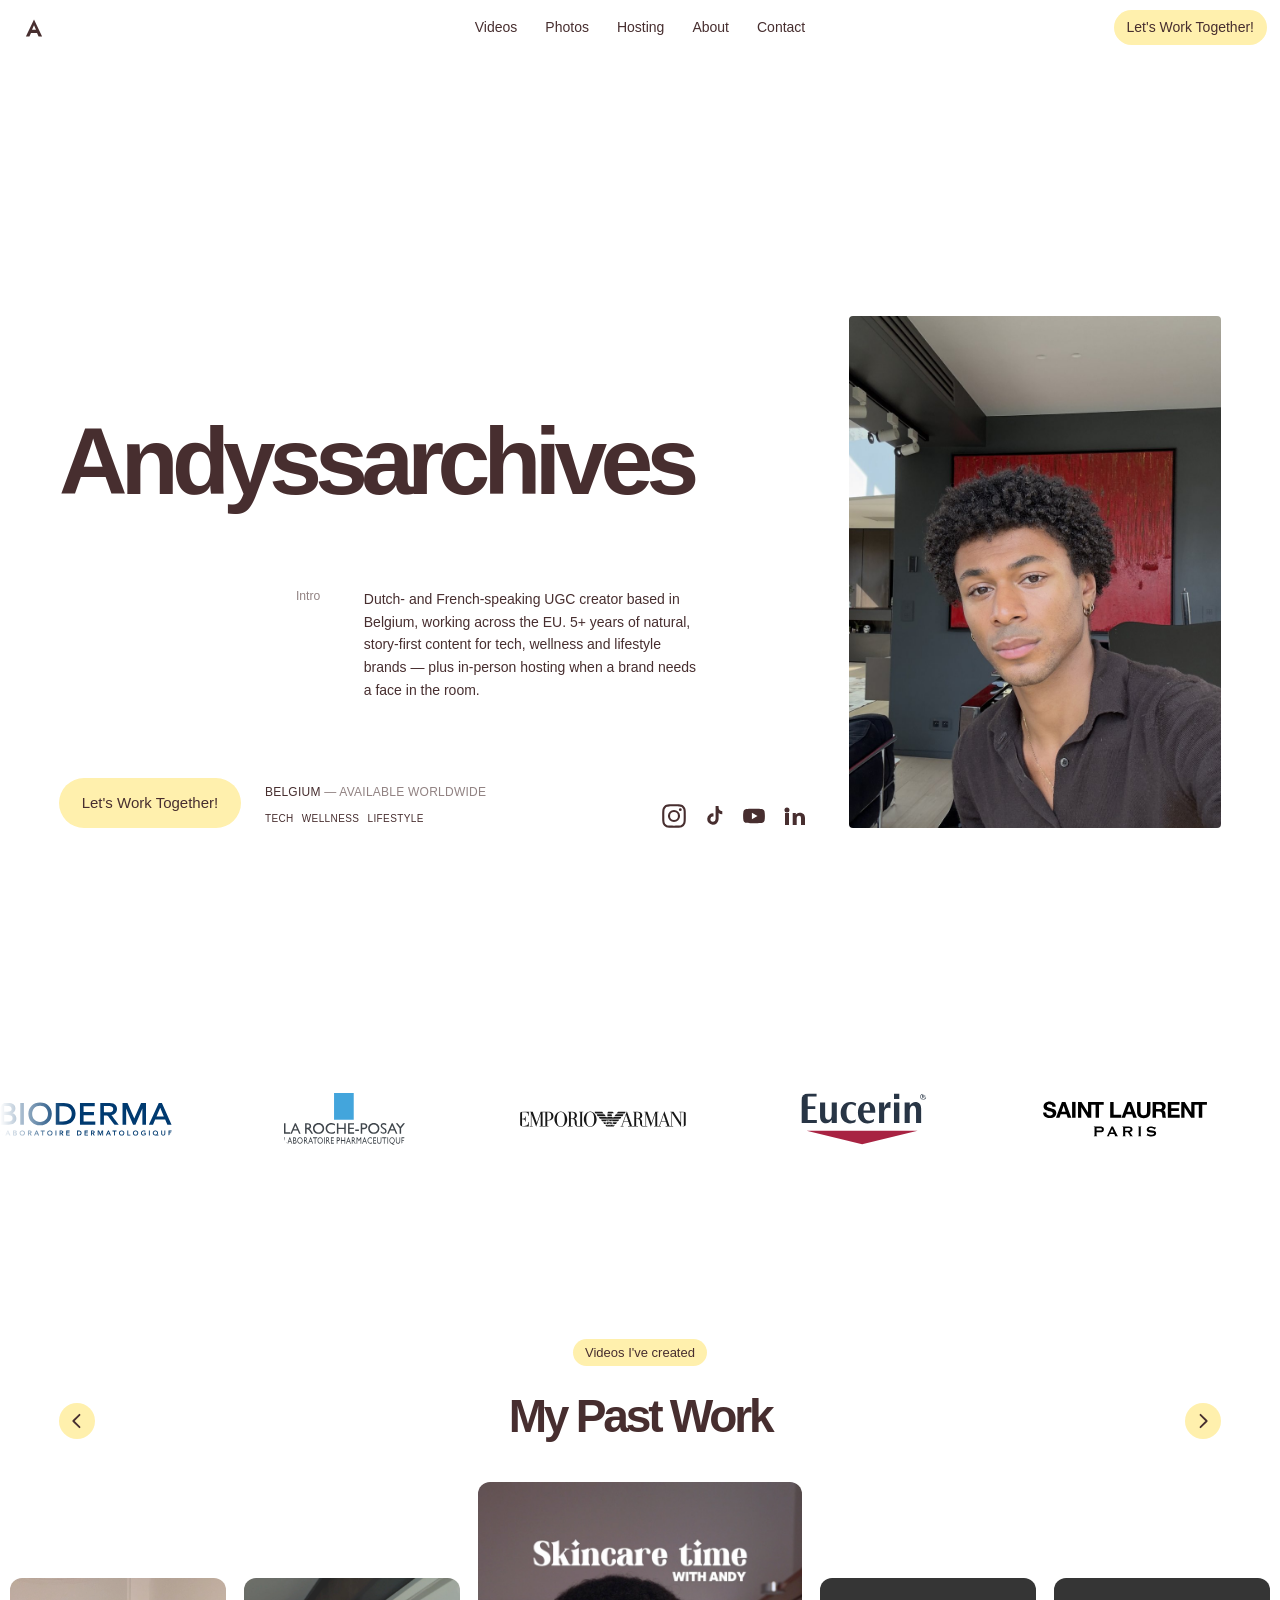
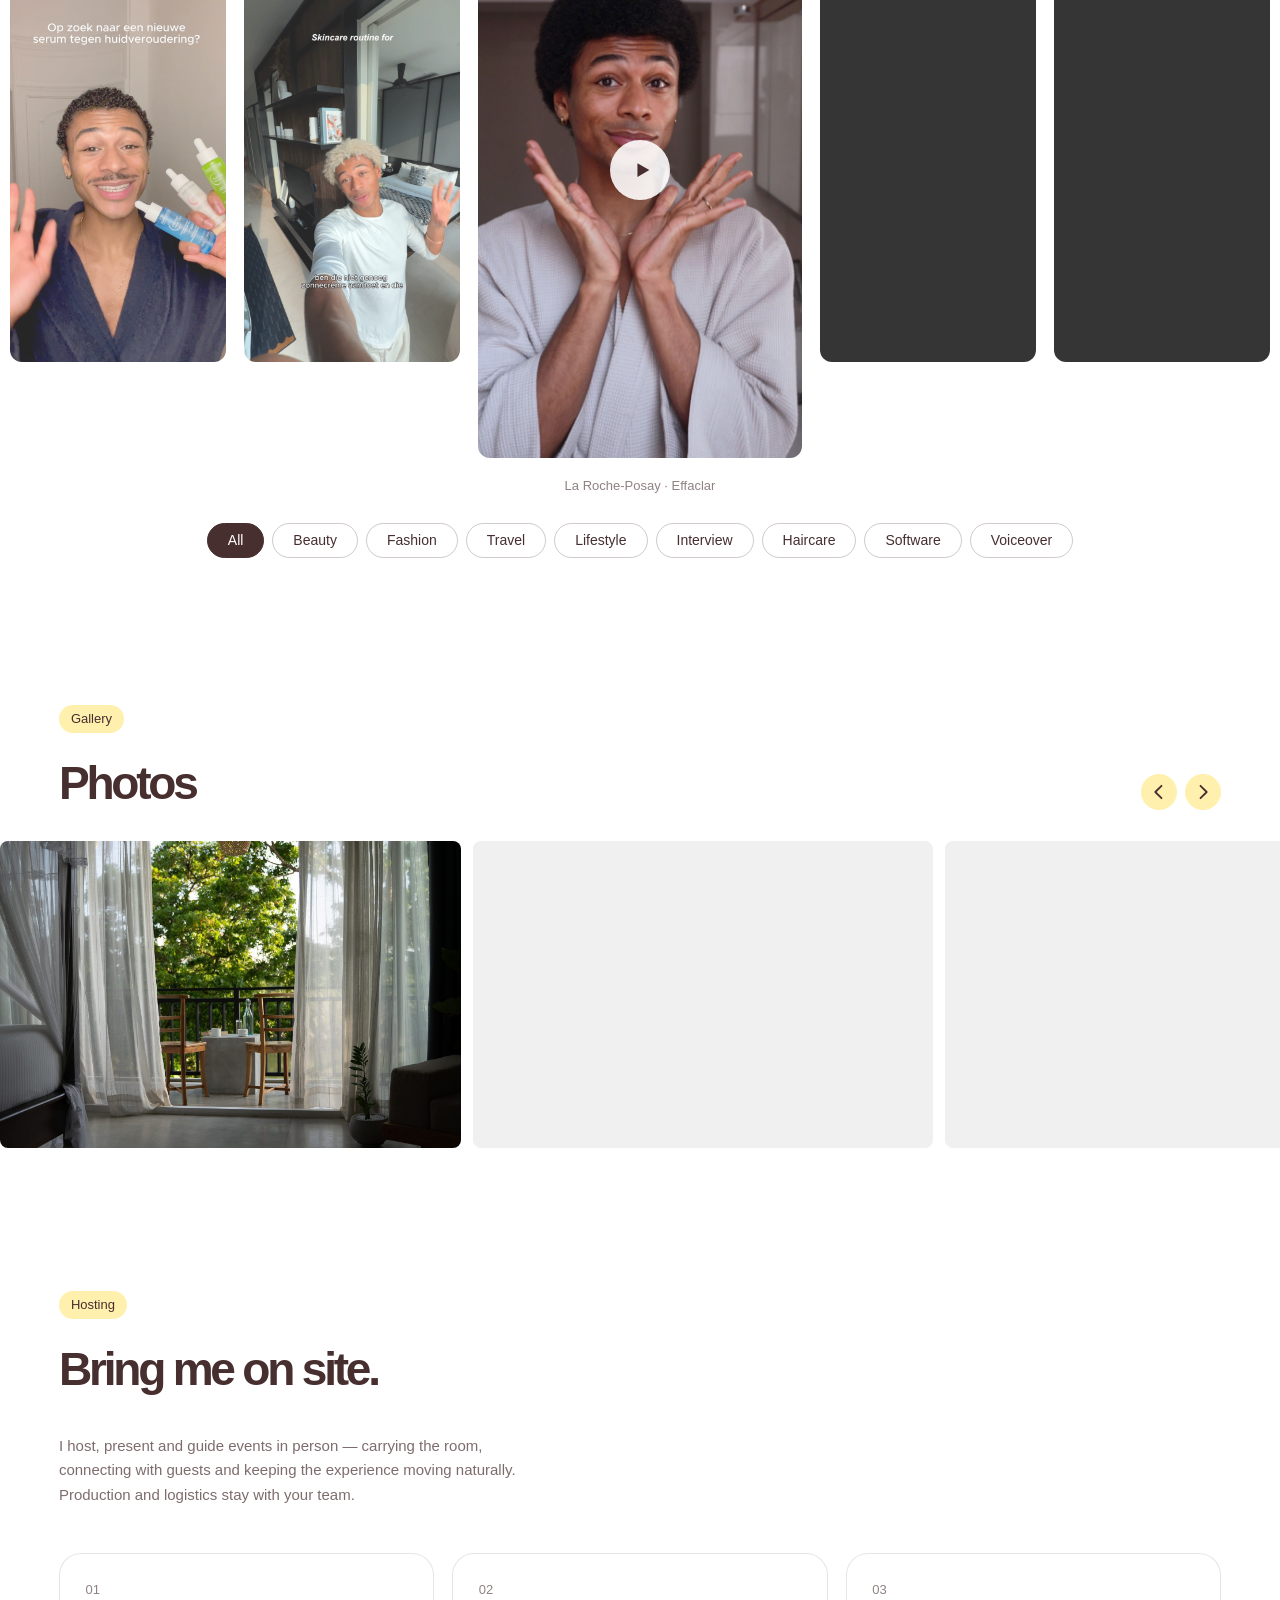
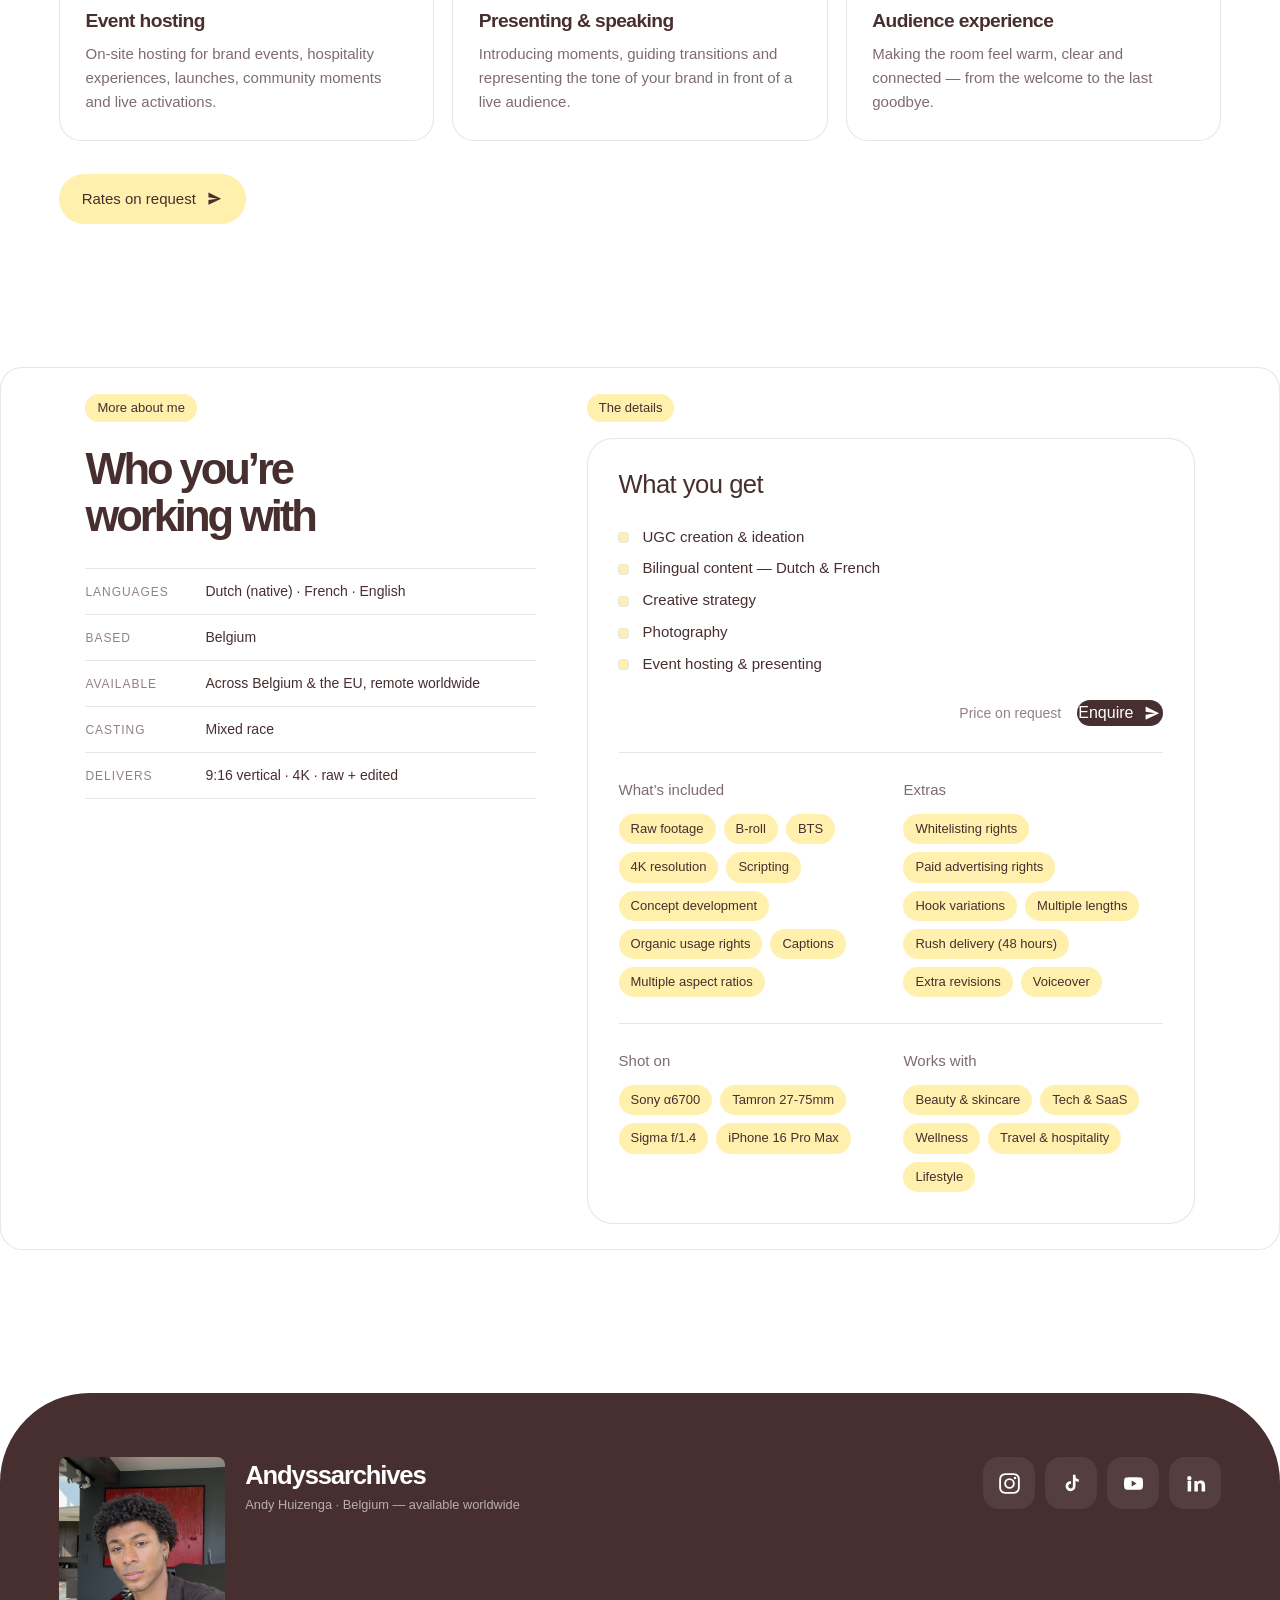
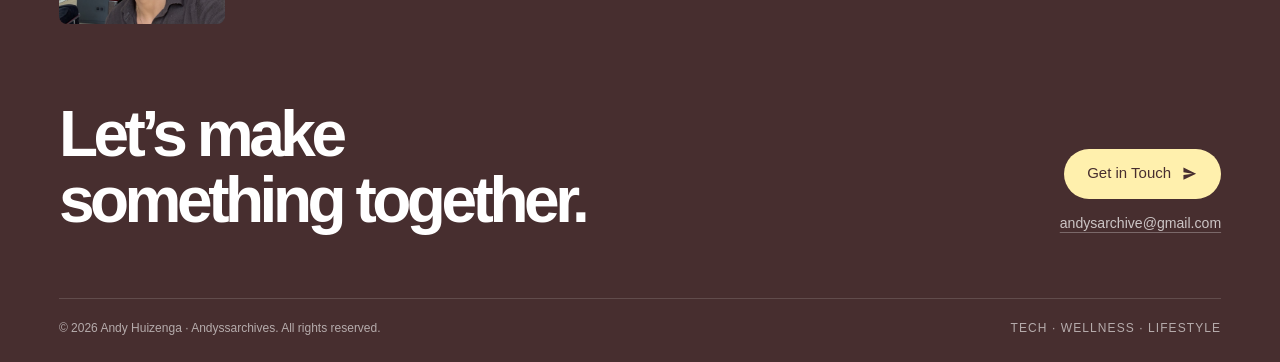
==== commit 96fc72eb: "feat(seo): add Search Console verification and an IndexNow key - Add the google-site-verification me" ====
--- a/index.html
+++ b/index.html
@@ -5,6 +5,7 @@
   <meta name="viewport" content="width=device-width,initial-scale=1,viewport-fit=cover" />
   <meta name="description" content="Dutch- and French-speaking UGC creator based in Belgium, working across the EU. Bilingual, mixed-race talent making story-first vertical content for tech, wellness and lifestyle brands — plus in-person event hosting." />
   <meta name="theme-color" content="#ffffff" />
+  <meta name="google-site-verification" content="6FhzhZdss9te-JG7B4ymGQOIffr_GMS7uFYWLRq0VKo" />
   <title>Dutch &amp; French Speaking UGC Creator in Belgium | Andyssarchives</title>
 
   <meta property="og:type" content="profile" />
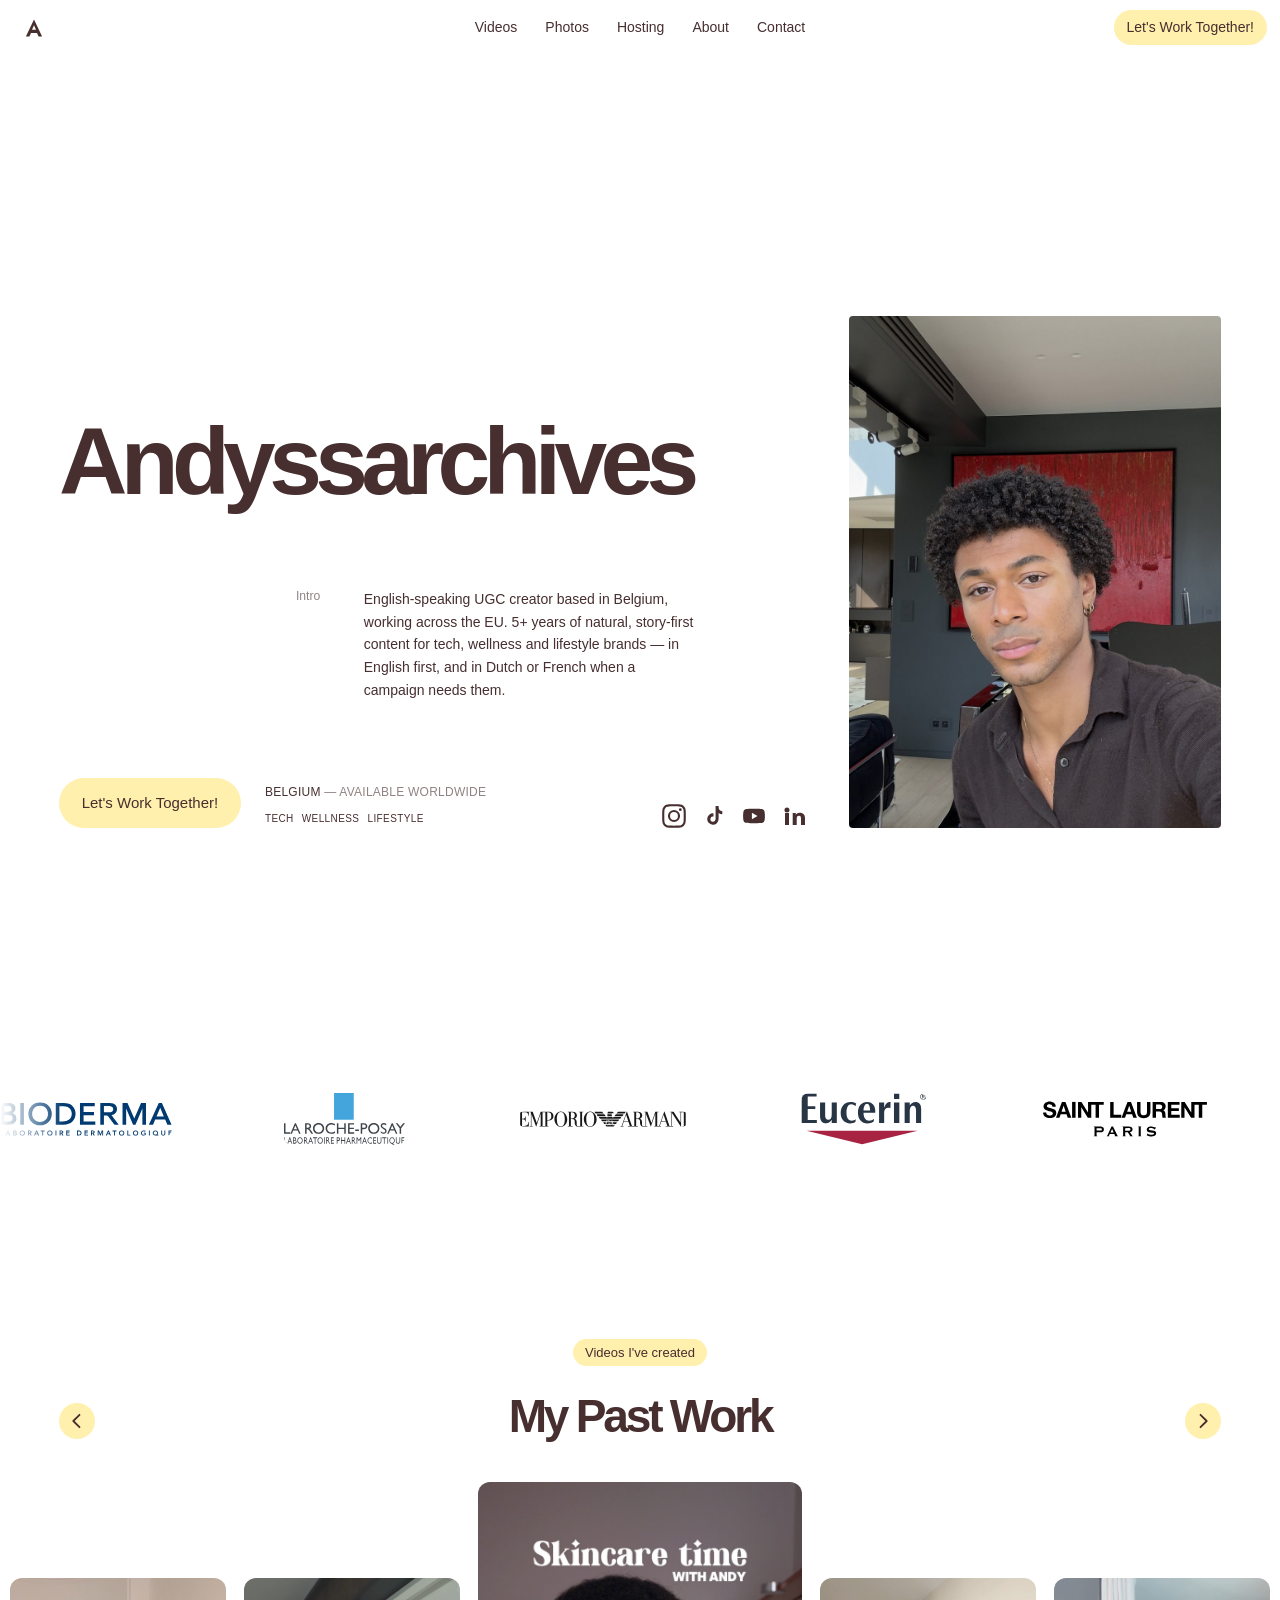
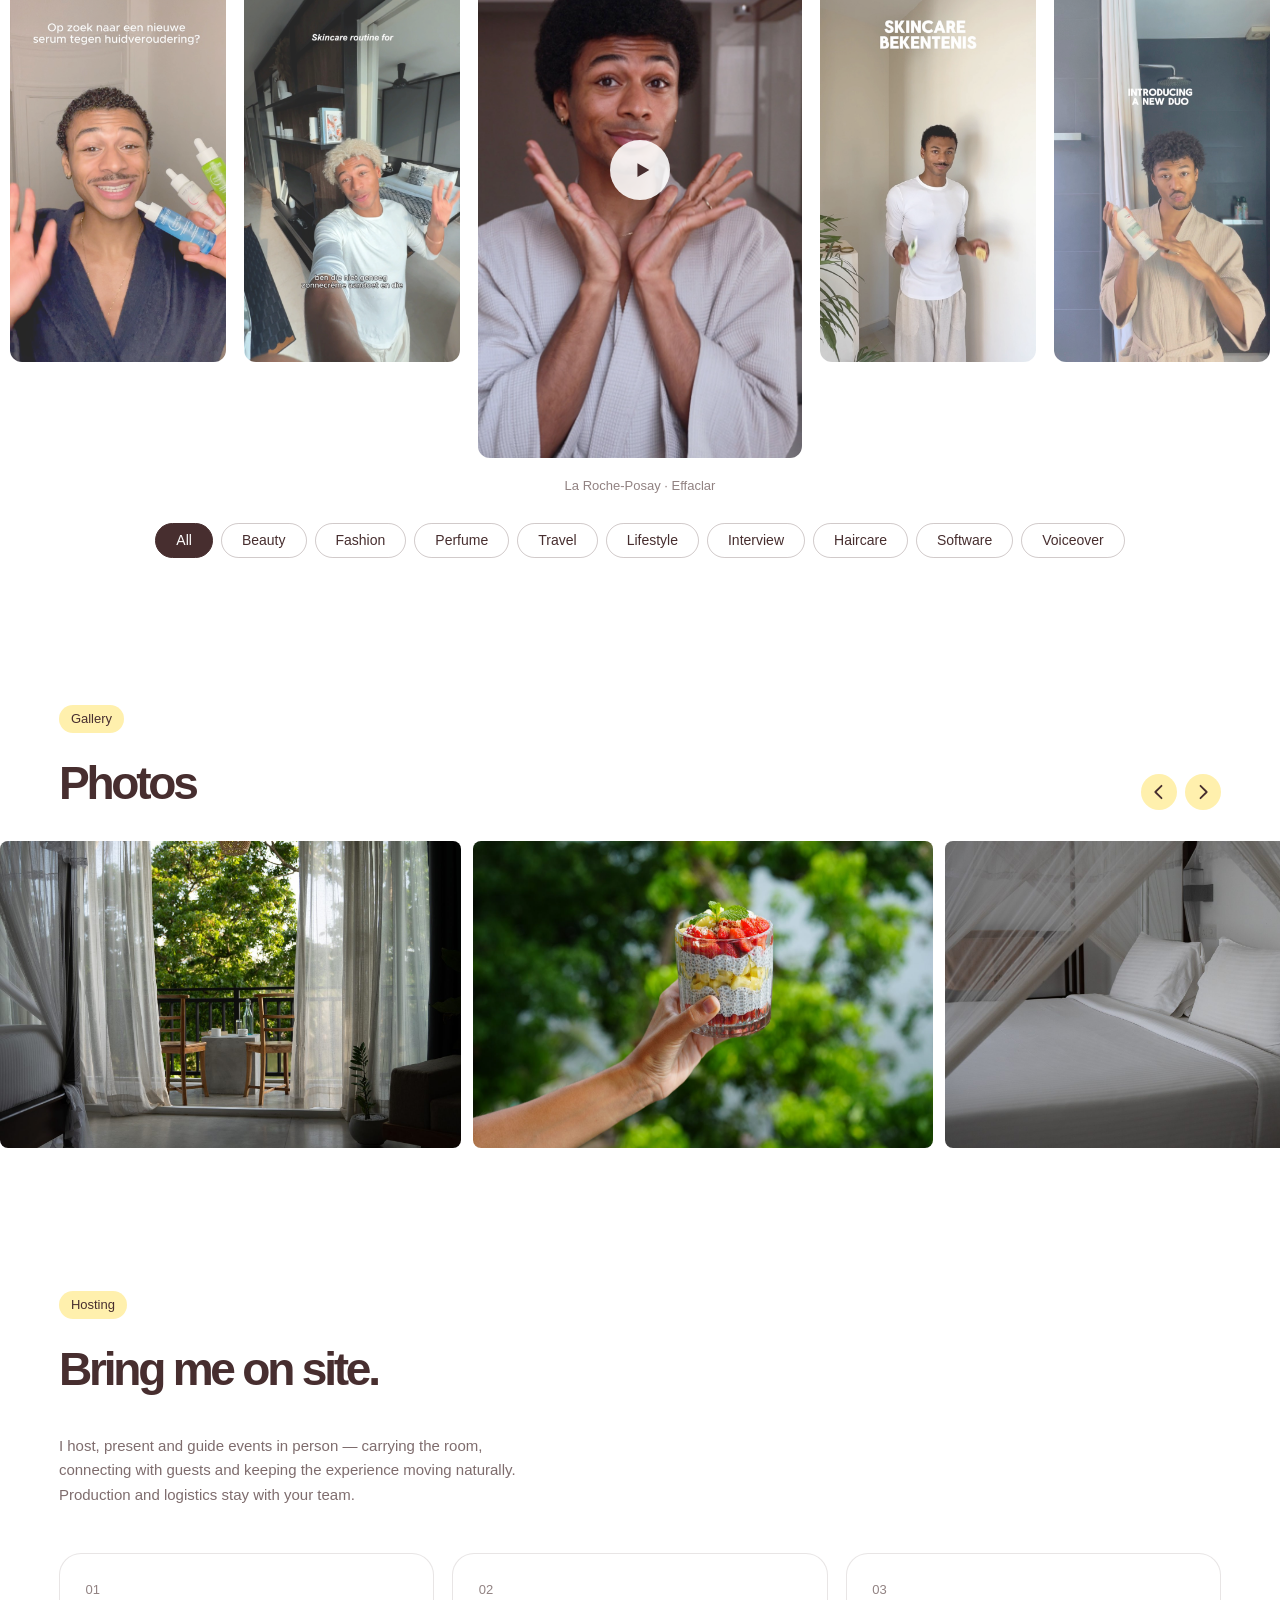
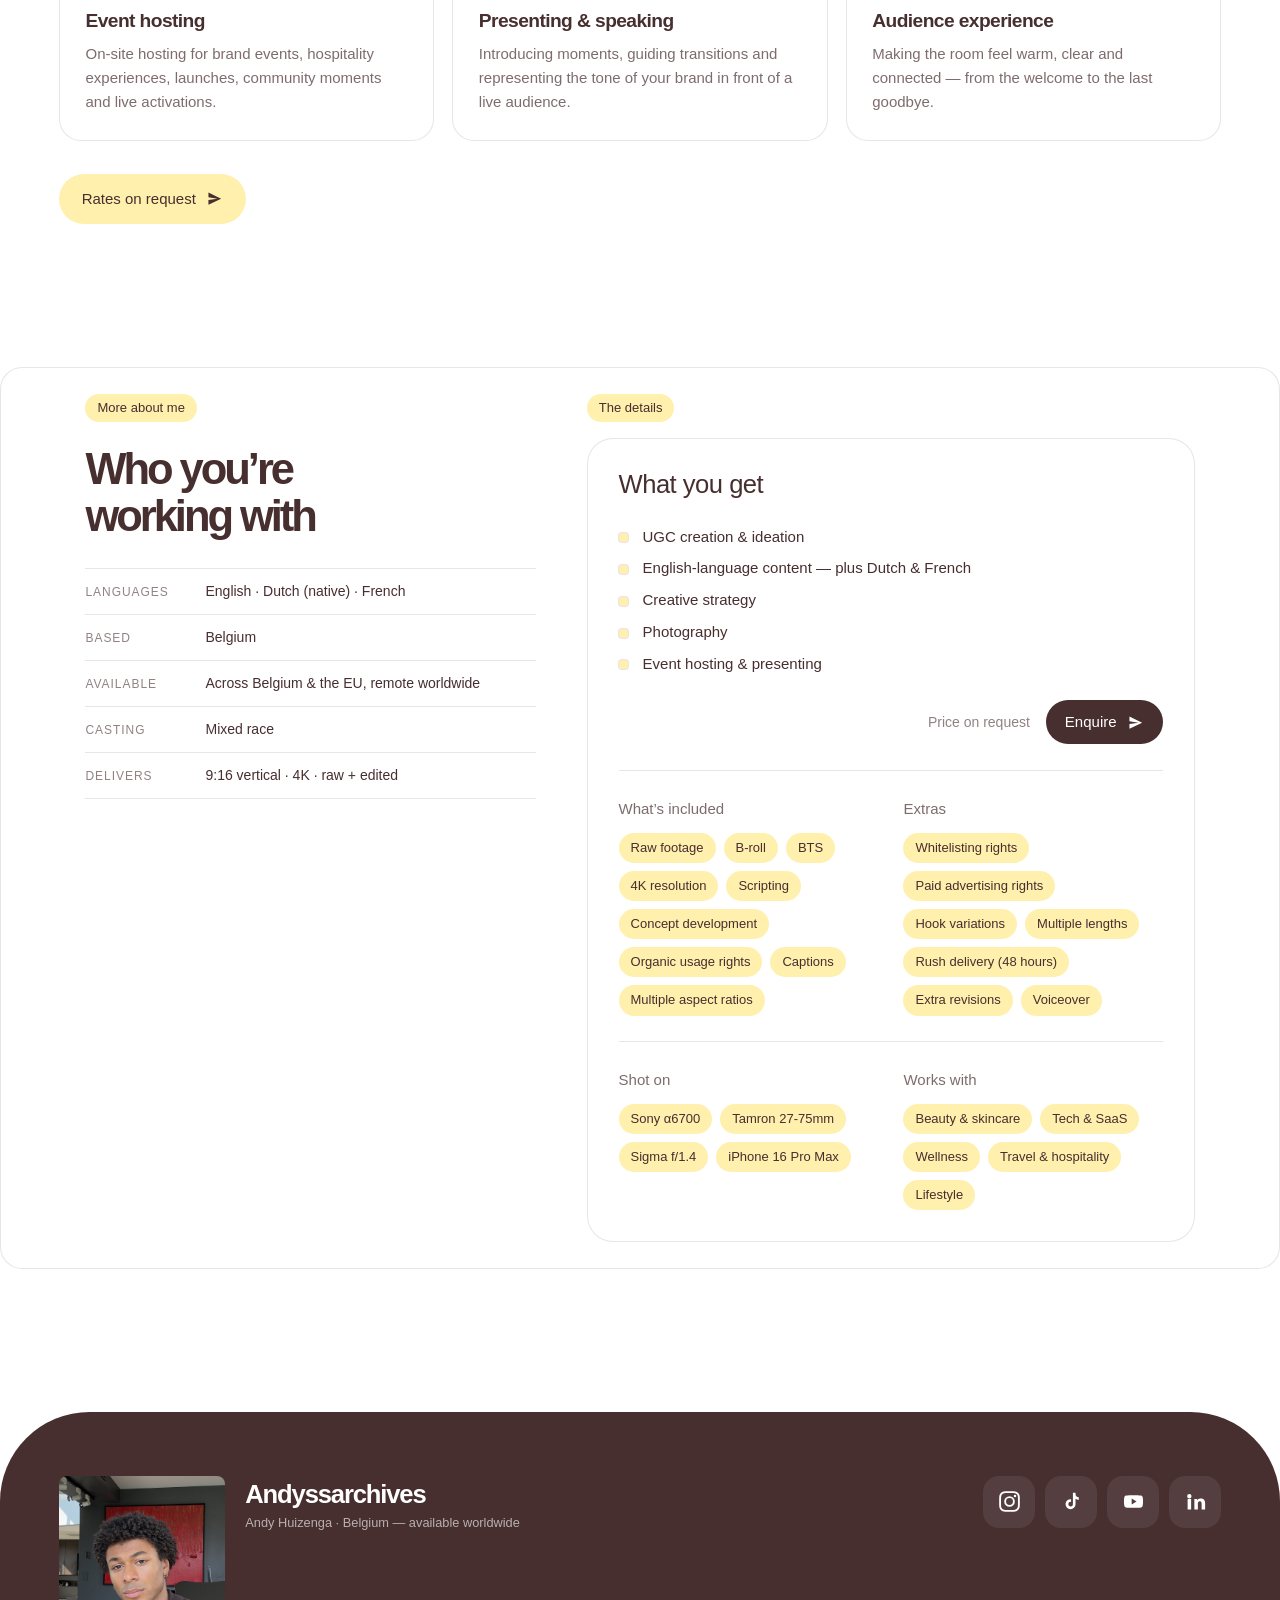
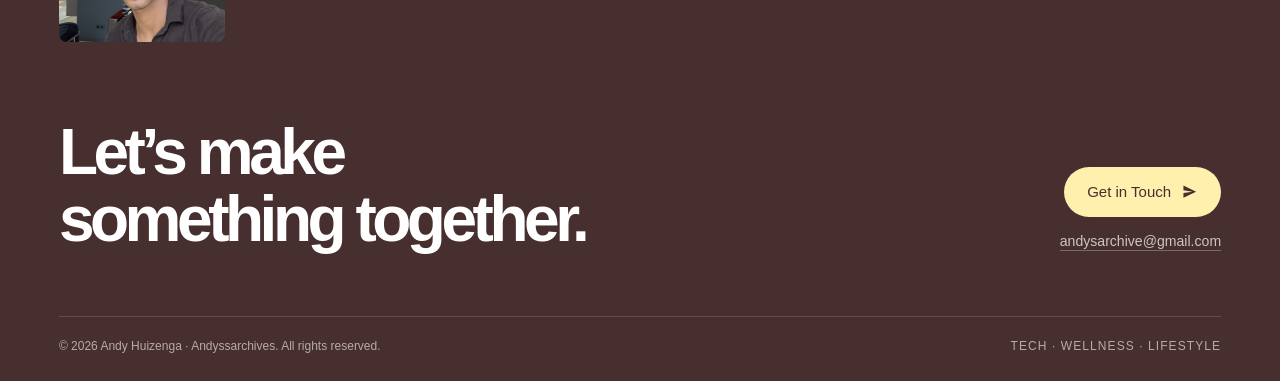
==== commit 7ea3647b: "feat(admin): protect the admin with a password and add the Perfume tag Positioning: English is the o" ====
--- a/index.html
+++ b/index.html
@@ -3,15 +3,15 @@
 <head>
   <meta charset="utf-8" />
   <meta name="viewport" content="width=device-width,initial-scale=1,viewport-fit=cover" />
-  <meta name="description" content="Dutch- and French-speaking UGC creator based in Belgium, working across the EU. Bilingual, mixed-race talent making story-first vertical content for tech, wellness and lifestyle brands — plus in-person event hosting." />
+  <meta name="description" content="English-speaking UGC creator based in Belgium, working across the EU. Story-first vertical content for tech, wellness and lifestyle brands — and Dutch and French when a campaign needs them." />
   <meta name="theme-color" content="#ffffff" />
   <meta name="google-site-verification" content="6FhzhZdss9te-JG7B4ymGQOIffr_GMS7uFYWLRq0VKo" />
-  <title>Dutch &amp; French Speaking UGC Creator in Belgium | Andyssarchives</title>
+  <title>English-Speaking UGC Creator in Belgium | Andyssarchives</title>
 
   <meta property="og:type" content="profile" />
   <meta property="og:site_name" content="Andyssarchives" />
-  <meta property="og:title" content="Dutch &amp; French Speaking UGC Creator in Belgium" />
-  <meta property="og:description" content="Dutch- and French-speaking UGC creator based in Belgium, working across the EU. Bilingual, mixed-race talent making story-first vertical content for tech, wellness and lifestyle brands — plus in-person event hosting." />
+  <meta property="og:title" content="English-Speaking UGC Creator in Belgium" />
+  <meta property="og:description" content="English-speaking UGC creator based in Belgium, working across the EU. Story-first vertical content for tech, wellness and lifestyle brands — and Dutch and French when a campaign needs them." />
   <meta property="og:url" content="https://andyssarchives.com/" />
   <meta property="og:image" content="https://andyssarchives.com/assets/og.jpg" />
   <meta property="og:image:width" content="1200" />
@@ -20,8 +20,8 @@
   <meta property="og:locale:alternate" content="nl_BE" />
   <meta property="og:locale:alternate" content="fr_BE" />
   <meta name="twitter:card" content="summary_large_image" />
-  <meta name="twitter:title" content="Dutch &amp; French Speaking UGC Creator in Belgium" />
-  <meta name="twitter:description" content="Dutch- and French-speaking UGC creator based in Belgium, working across the EU. Bilingual, mixed-race talent making story-first vertical content for tech, wellness and lifestyle brands — plus in-person event hosting." />
+  <meta name="twitter:title" content="English-Speaking UGC Creator in Belgium" />
+  <meta name="twitter:description" content="English-speaking UGC creator based in Belgium, working across the EU. Story-first vertical content for tech, wellness and lifestyle brands — and Dutch and French when a campaign needs them." />
   <meta name="twitter:image" content="https://andyssarchives.com/assets/og.jpg" />
 
   <link rel="canonical" href="https://andyssarchives.com/" />
@@ -45,11 +45,11 @@
     "image": "https://andyssarchives.com/assets/photos/web/portrait.jpg",
     "email": "mailto:andysarchive@gmail.com",
     "jobTitle": "UGC Creator",
-    "description": "Dutch- and French-speaking UGC creator based in Belgium, working across the EU.",
+    "description": "English-speaking UGC creator based in Belgium, working across the EU; also works in Dutch and French.",
     "knowsLanguage": [
+      { "@type": "Language", "name": "English", "alternateName": "en" },
       { "@type": "Language", "name": "Dutch", "alternateName": "nl" },
-      { "@type": "Language", "name": "French", "alternateName": "fr" },
-      { "@type": "Language", "name": "English", "alternateName": "en" }
+      { "@type": "Language", "name": "French", "alternateName": "fr" }
     ],
     "address": { "@type": "PostalAddress", "addressCountry": "BE" },
     "workLocation": { "@type": "Place", "name": "Belgium" },
@@ -60,7 +60,7 @@
     ],
     "makesOffer": [
       { "@type": "Offer", "itemOffered": { "@type": "Service", "name": "UGC video production", "areaServed": "EU" } },
-      { "@type": "Offer", "itemOffered": { "@type": "Service", "name": "Bilingual content creation (Dutch / French)", "areaServed": "EU" } },
+      { "@type": "Offer", "itemOffered": { "@type": "Service", "name": "English-language content creation", "areaServed": "EU" } },
       { "@type": "Offer", "itemOffered": { "@type": "Service", "name": "Photography", "areaServed": "EU" } },
       { "@type": "Offer", "itemOffered": { "@type": "Service", "name": "Event hosting and presenting", "areaServed": "BE" } }
     ]
@@ -119,9 +119,9 @@
         <div class="hero__intro">
           <p class="hero__introLabel">Intro</p>
           <p class="hero__introBody">
-            Dutch- and French-speaking UGC creator based in Belgium, working across the EU.
-            5+ years of natural, story-first content for tech, wellness and lifestyle brands
-            — plus in-person hosting when a brand needs a face in the room.
+            English-speaking UGC creator based in Belgium, working across the EU. 5+ years of
+            natural, story-first content for tech, wellness and lifestyle brands — in English
+            first, and in Dutch or French when a campaign needs them.
           </p>
         </div>
 
@@ -270,7 +270,7 @@
         <h2>Who you&rsquo;re<br />working with</h2>
 
         <dl class="specs">
-          <div><dt>Languages</dt><dd>Dutch (native) · French · English</dd></div>
+          <div><dt>Languages</dt><dd>English · Dutch (native) · French</dd></div>
           <div><dt>Based</dt><dd>Belgium</dd></div>
           <div><dt>Available</dt><dd>Across Belgium &amp; the EU, remote worldwide</dd></div>
           <div><dt>Casting</dt><dd>Mixed race</dd></div>
@@ -286,7 +286,7 @@
 
           <ul class="card-offer__list">
             <li>UGC creation &amp; ideation</li>
-            <li>Bilingual content — Dutch &amp; French</li>
+            <li>English-language content — plus Dutch &amp; French</li>
             <li>Creative strategy</li>
             <li>Photography</li>
             <li>Event hosting &amp; presenting</li>
--- a/styles.css
+++ b/styles.css
@@ -66,10 +66,14 @@
 }
 
 .btn{
-  display:inline-flex;align-items:center;gap:10px;
+  display:inline-flex;align-items:center;gap:10px;flex:none;
   background:var(--yellow);color:var(--ink);
   border:1px solid transparent;border-radius:999px;
   cursor:pointer;white-space:nowrap;
+  /* A usable size by default. --sm/--lg only adjust it; without this a .btn
+     that carries no size modifier (e.g. `btn btn--dark`) renders with zero
+     padding and the label sits flush against the pill edge. */
+  font-size:15px;line-height:1.5;padding:10px 18px;
   transition:transform .2s var(--ease),border-color .2s var(--ease),background-color .2s var(--ease);
 }
 .btn:hover{transform:scale(1.015);border-color:var(--ink-25)}
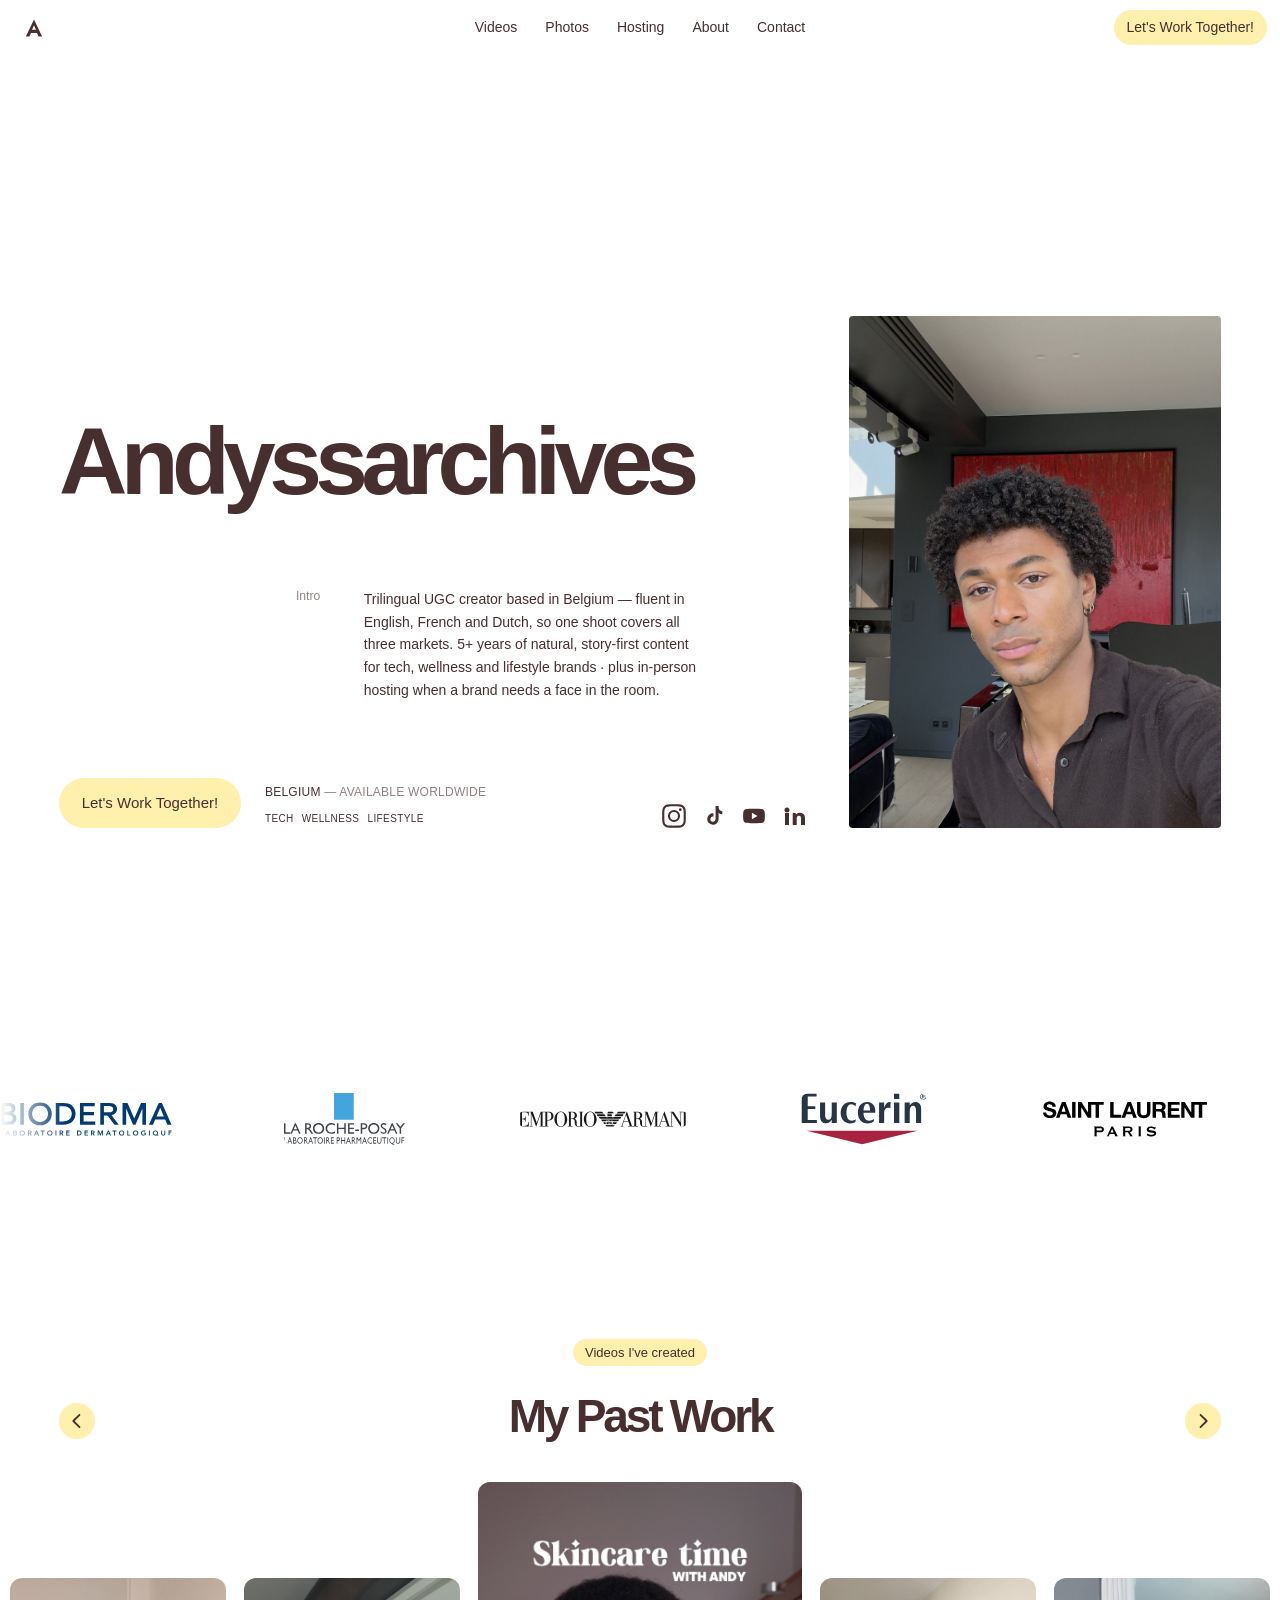
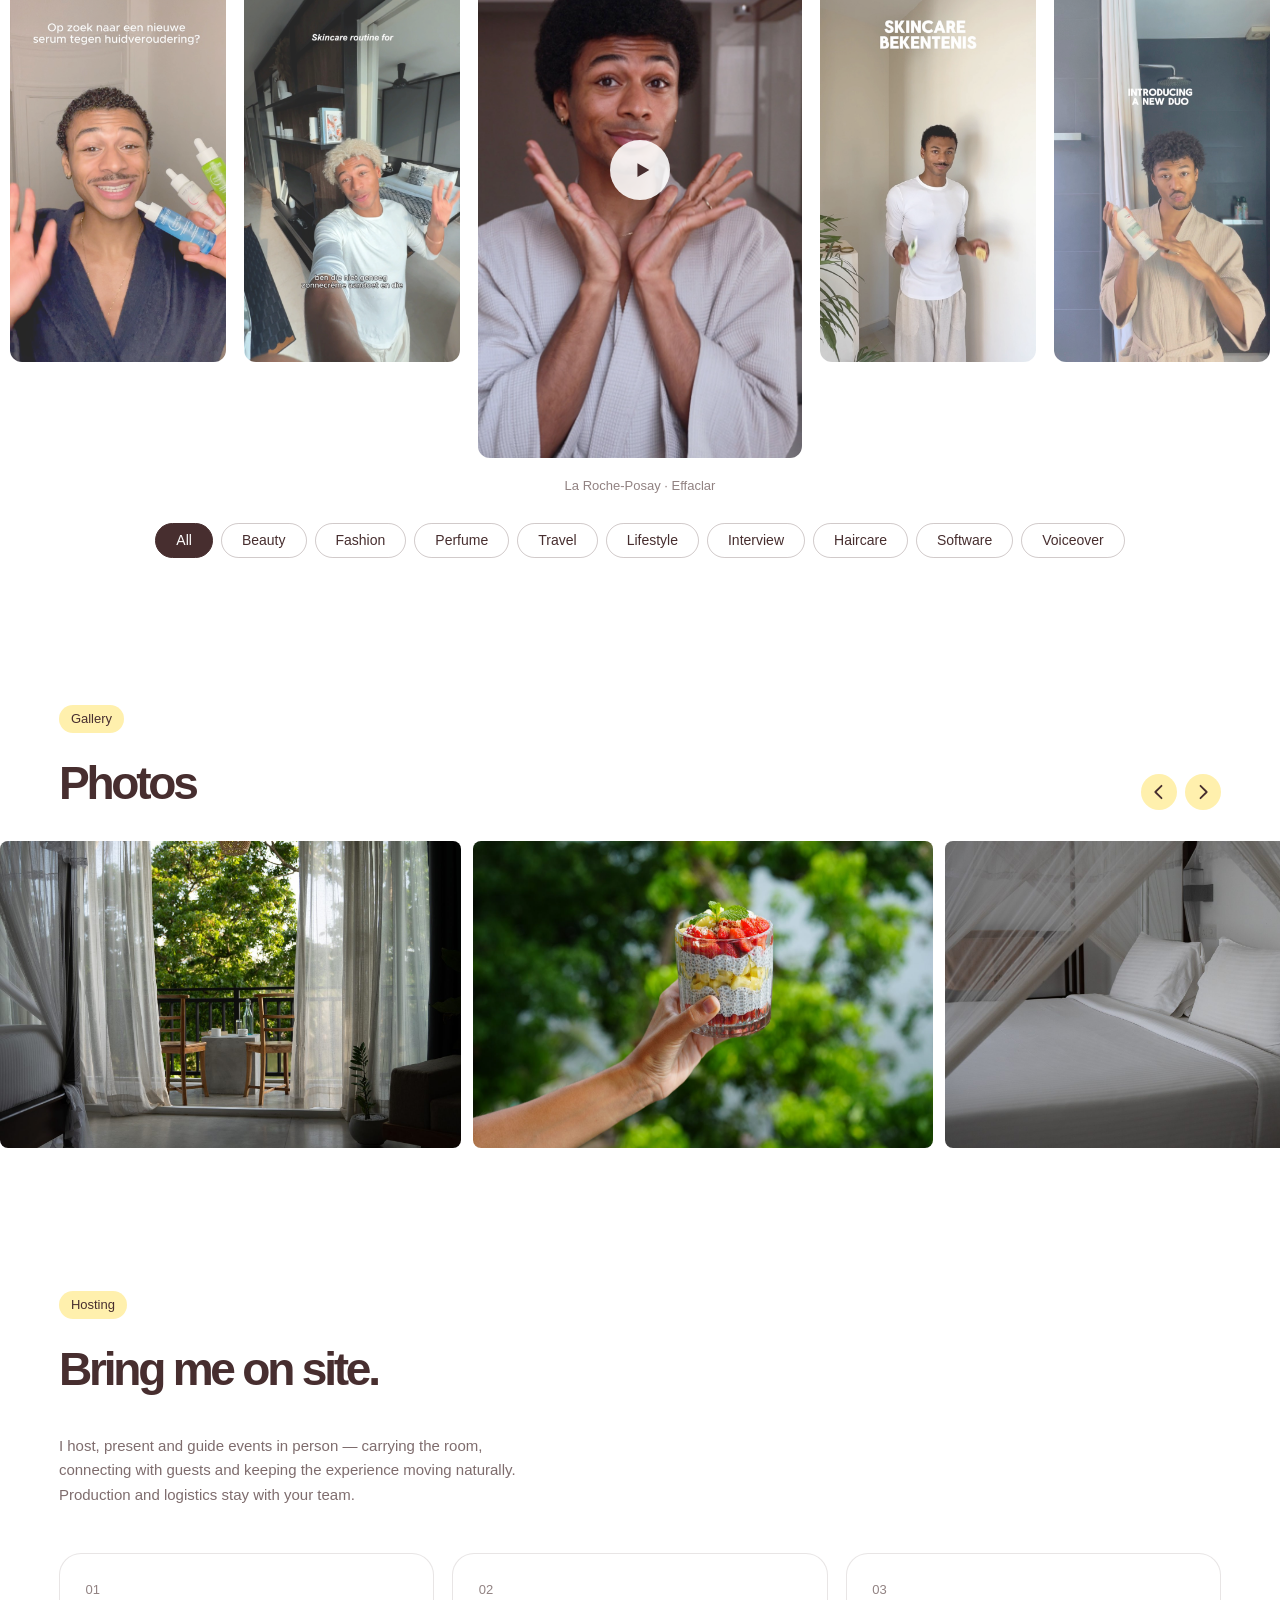
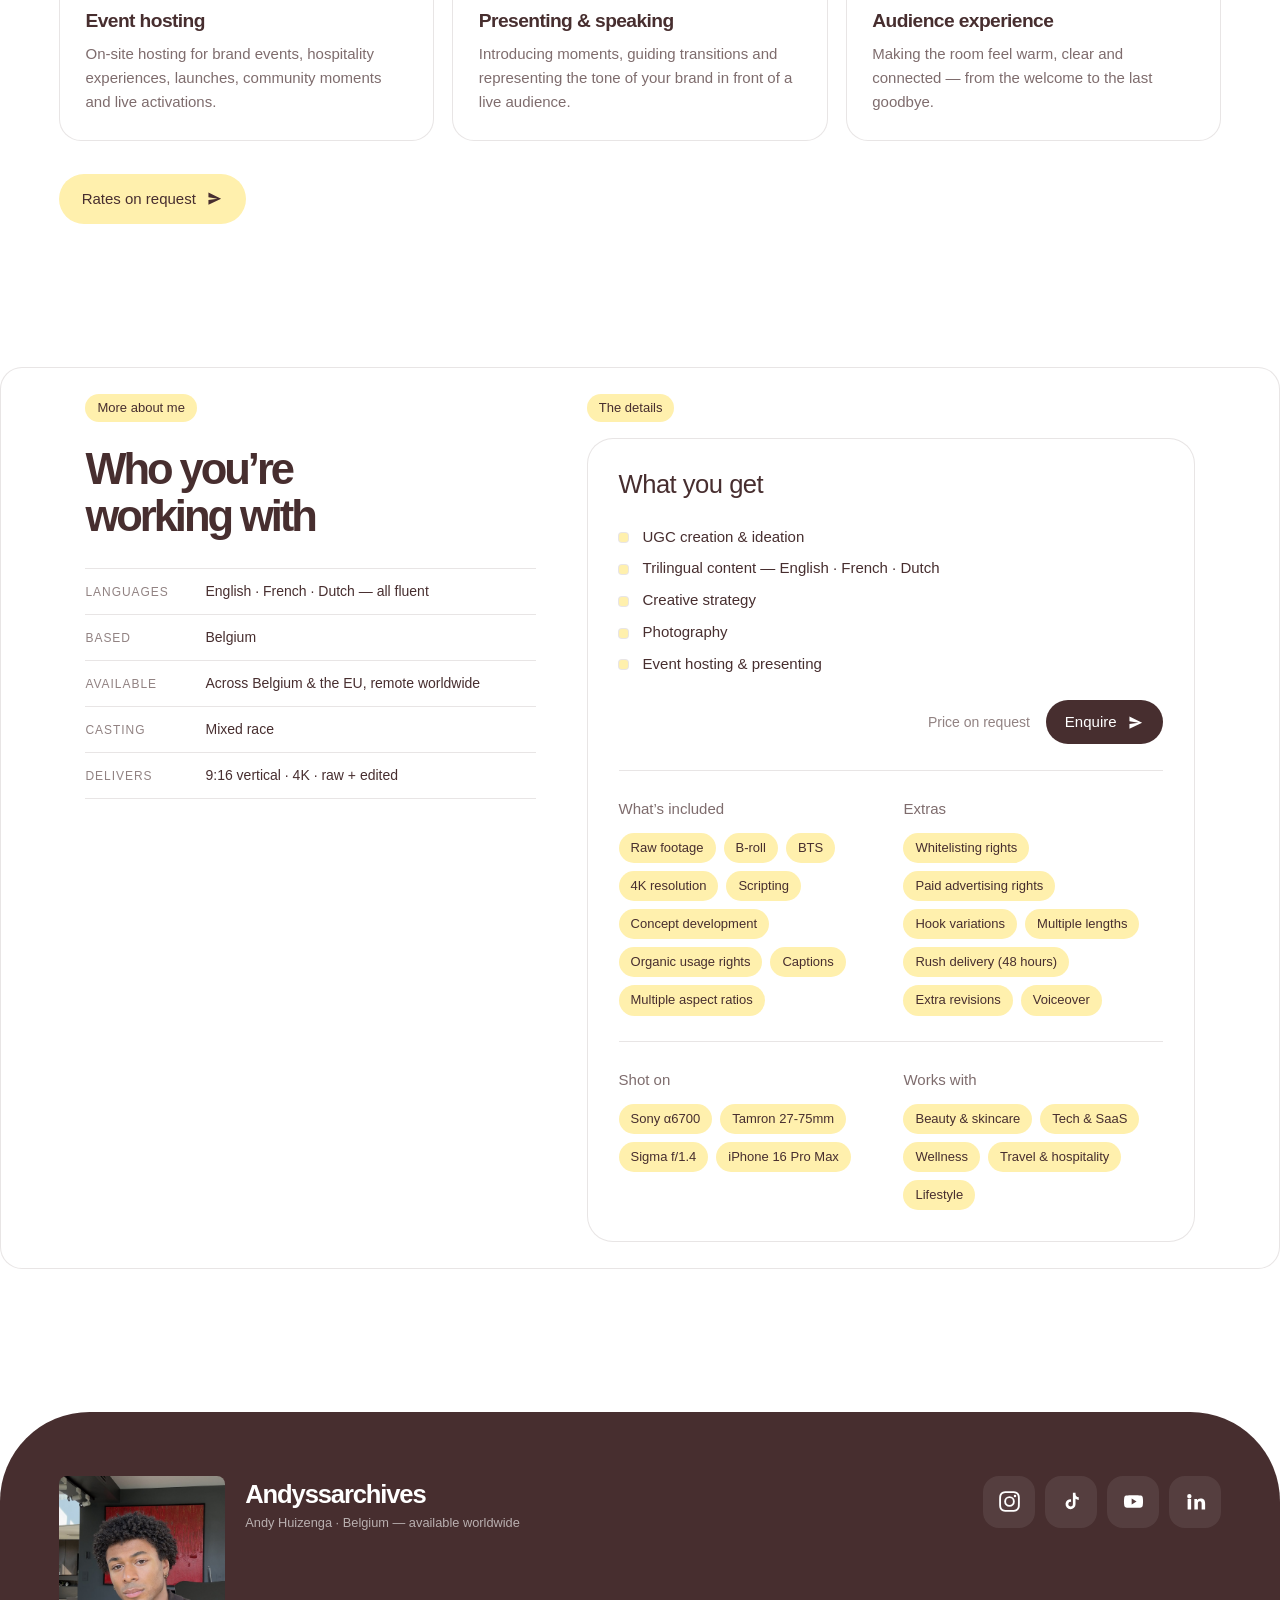
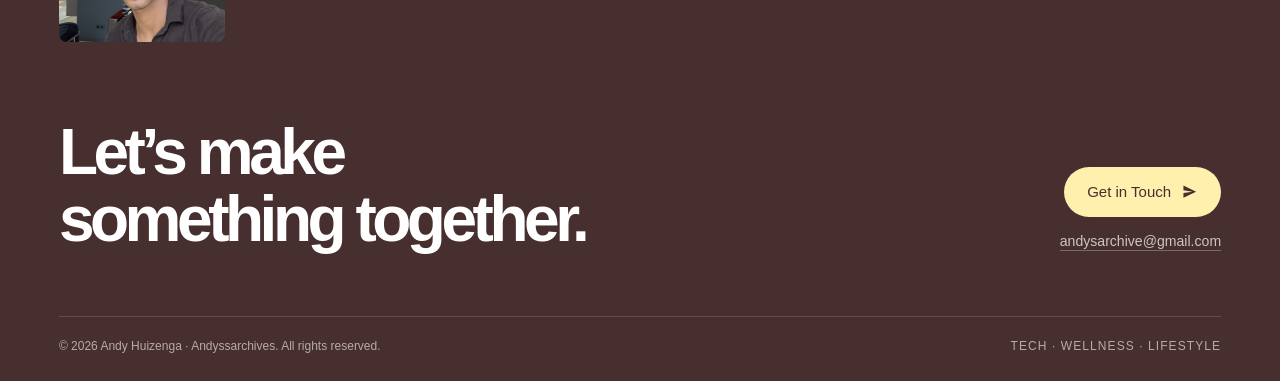
==== commit 8d2c5b6c: "feat(copy): position the site as trilingual English, French and Dutch are now presented as equal flu" ====
--- a/index.html
+++ b/index.html
@@ -3,15 +3,15 @@
 <head>
   <meta charset="utf-8" />
   <meta name="viewport" content="width=device-width,initial-scale=1,viewport-fit=cover" />
-  <meta name="description" content="English-speaking UGC creator based in Belgium, working across the EU. Story-first vertical content for tech, wellness and lifestyle brands — and Dutch and French when a campaign needs them." />
+  <meta name="description" content="Trilingual UGC creator based in Belgium — fluent in English, French and Dutch. Story-first vertical content for tech, wellness and lifestyle brands, plus in-person event hosting across Belgium and the EU." />
   <meta name="theme-color" content="#ffffff" />
   <meta name="google-site-verification" content="6FhzhZdss9te-JG7B4ymGQOIffr_GMS7uFYWLRq0VKo" />
-  <title>English-Speaking UGC Creator in Belgium | Andyssarchives</title>
+  <title>Trilingual UGC Creator in Belgium — English, French &amp; Dutch | Andyssarchives</title>
 
   <meta property="og:type" content="profile" />
   <meta property="og:site_name" content="Andyssarchives" />
-  <meta property="og:title" content="English-Speaking UGC Creator in Belgium" />
-  <meta property="og:description" content="English-speaking UGC creator based in Belgium, working across the EU. Story-first vertical content for tech, wellness and lifestyle brands — and Dutch and French when a campaign needs them." />
+  <meta property="og:title" content="Trilingual UGC Creator in Belgium — English, French &amp; Dutch" />
+  <meta property="og:description" content="Trilingual UGC creator based in Belgium — fluent in English, French and Dutch. Story-first vertical content for tech, wellness and lifestyle brands, plus in-person event hosting across Belgium and the EU." />
   <meta property="og:url" content="https://andyssarchives.com/" />
   <meta property="og:image" content="https://andyssarchives.com/assets/og.jpg" />
   <meta property="og:image:width" content="1200" />
@@ -20,8 +20,8 @@
   <meta property="og:locale:alternate" content="nl_BE" />
   <meta property="og:locale:alternate" content="fr_BE" />
   <meta name="twitter:card" content="summary_large_image" />
-  <meta name="twitter:title" content="English-Speaking UGC Creator in Belgium" />
-  <meta name="twitter:description" content="English-speaking UGC creator based in Belgium, working across the EU. Story-first vertical content for tech, wellness and lifestyle brands — and Dutch and French when a campaign needs them." />
+  <meta name="twitter:title" content="Trilingual UGC Creator in Belgium — English, French &amp; Dutch" />
+  <meta name="twitter:description" content="Trilingual UGC creator based in Belgium — fluent in English, French and Dutch. Story-first vertical content for tech, wellness and lifestyle brands, plus in-person event hosting across Belgium and the EU." />
   <meta name="twitter:image" content="https://andyssarchives.com/assets/og.jpg" />
 
   <link rel="canonical" href="https://andyssarchives.com/" />
@@ -45,11 +45,11 @@
     "image": "https://andyssarchives.com/assets/photos/web/portrait.jpg",
     "email": "mailto:andysarchive@gmail.com",
     "jobTitle": "UGC Creator",
-    "description": "English-speaking UGC creator based in Belgium, working across the EU; also works in Dutch and French.",
+    "description": "Trilingual UGC creator based in Belgium, fluent in English, French and Dutch, working across the EU.",
     "knowsLanguage": [
       { "@type": "Language", "name": "English", "alternateName": "en" },
-      { "@type": "Language", "name": "Dutch", "alternateName": "nl" },
-      { "@type": "Language", "name": "French", "alternateName": "fr" }
+      { "@type": "Language", "name": "French", "alternateName": "fr" },
+      { "@type": "Language", "name": "Dutch", "alternateName": "nl" }
     ],
     "address": { "@type": "PostalAddress", "addressCountry": "BE" },
     "workLocation": { "@type": "Place", "name": "Belgium" },
@@ -60,7 +60,7 @@
     ],
     "makesOffer": [
       { "@type": "Offer", "itemOffered": { "@type": "Service", "name": "UGC video production", "areaServed": "EU" } },
-      { "@type": "Offer", "itemOffered": { "@type": "Service", "name": "English-language content creation", "areaServed": "EU" } },
+      { "@type": "Offer", "itemOffered": { "@type": "Service", "name": "Trilingual content creation in English, French and Dutch", "areaServed": "EU" } },
       { "@type": "Offer", "itemOffered": { "@type": "Service", "name": "Photography", "areaServed": "EU" } },
       { "@type": "Offer", "itemOffered": { "@type": "Service", "name": "Event hosting and presenting", "areaServed": "BE" } }
     ]
@@ -119,9 +119,10 @@
         <div class="hero__intro">
           <p class="hero__introLabel">Intro</p>
           <p class="hero__introBody">
-            English-speaking UGC creator based in Belgium, working across the EU. 5+ years of
-            natural, story-first content for tech, wellness and lifestyle brands — in English
-            first, and in Dutch or French when a campaign needs them.
+            Trilingual UGC creator based in Belgium — fluent in English, French and Dutch, so
+            one shoot covers all three markets. 5+ years of natural, story-first content for
+            tech, wellness and lifestyle brands · plus in-person hosting when a brand needs a
+            face in the room.
           </p>
         </div>
 
@@ -270,7 +271,7 @@
         <h2>Who you&rsquo;re<br />working with</h2>
 
         <dl class="specs">
-          <div><dt>Languages</dt><dd>English · Dutch (native) · French</dd></div>
+          <div><dt>Languages</dt><dd>English · French · Dutch — all fluent</dd></div>
           <div><dt>Based</dt><dd>Belgium</dd></div>
           <div><dt>Available</dt><dd>Across Belgium &amp; the EU, remote worldwide</dd></div>
           <div><dt>Casting</dt><dd>Mixed race</dd></div>
@@ -286,7 +287,7 @@
 
           <ul class="card-offer__list">
             <li>UGC creation &amp; ideation</li>
-            <li>English-language content — plus Dutch &amp; French</li>
+            <li>Trilingual content — English · French · Dutch</li>
             <li>Creative strategy</li>
             <li>Photography</li>
             <li>Event hosting &amp; presenting</li>
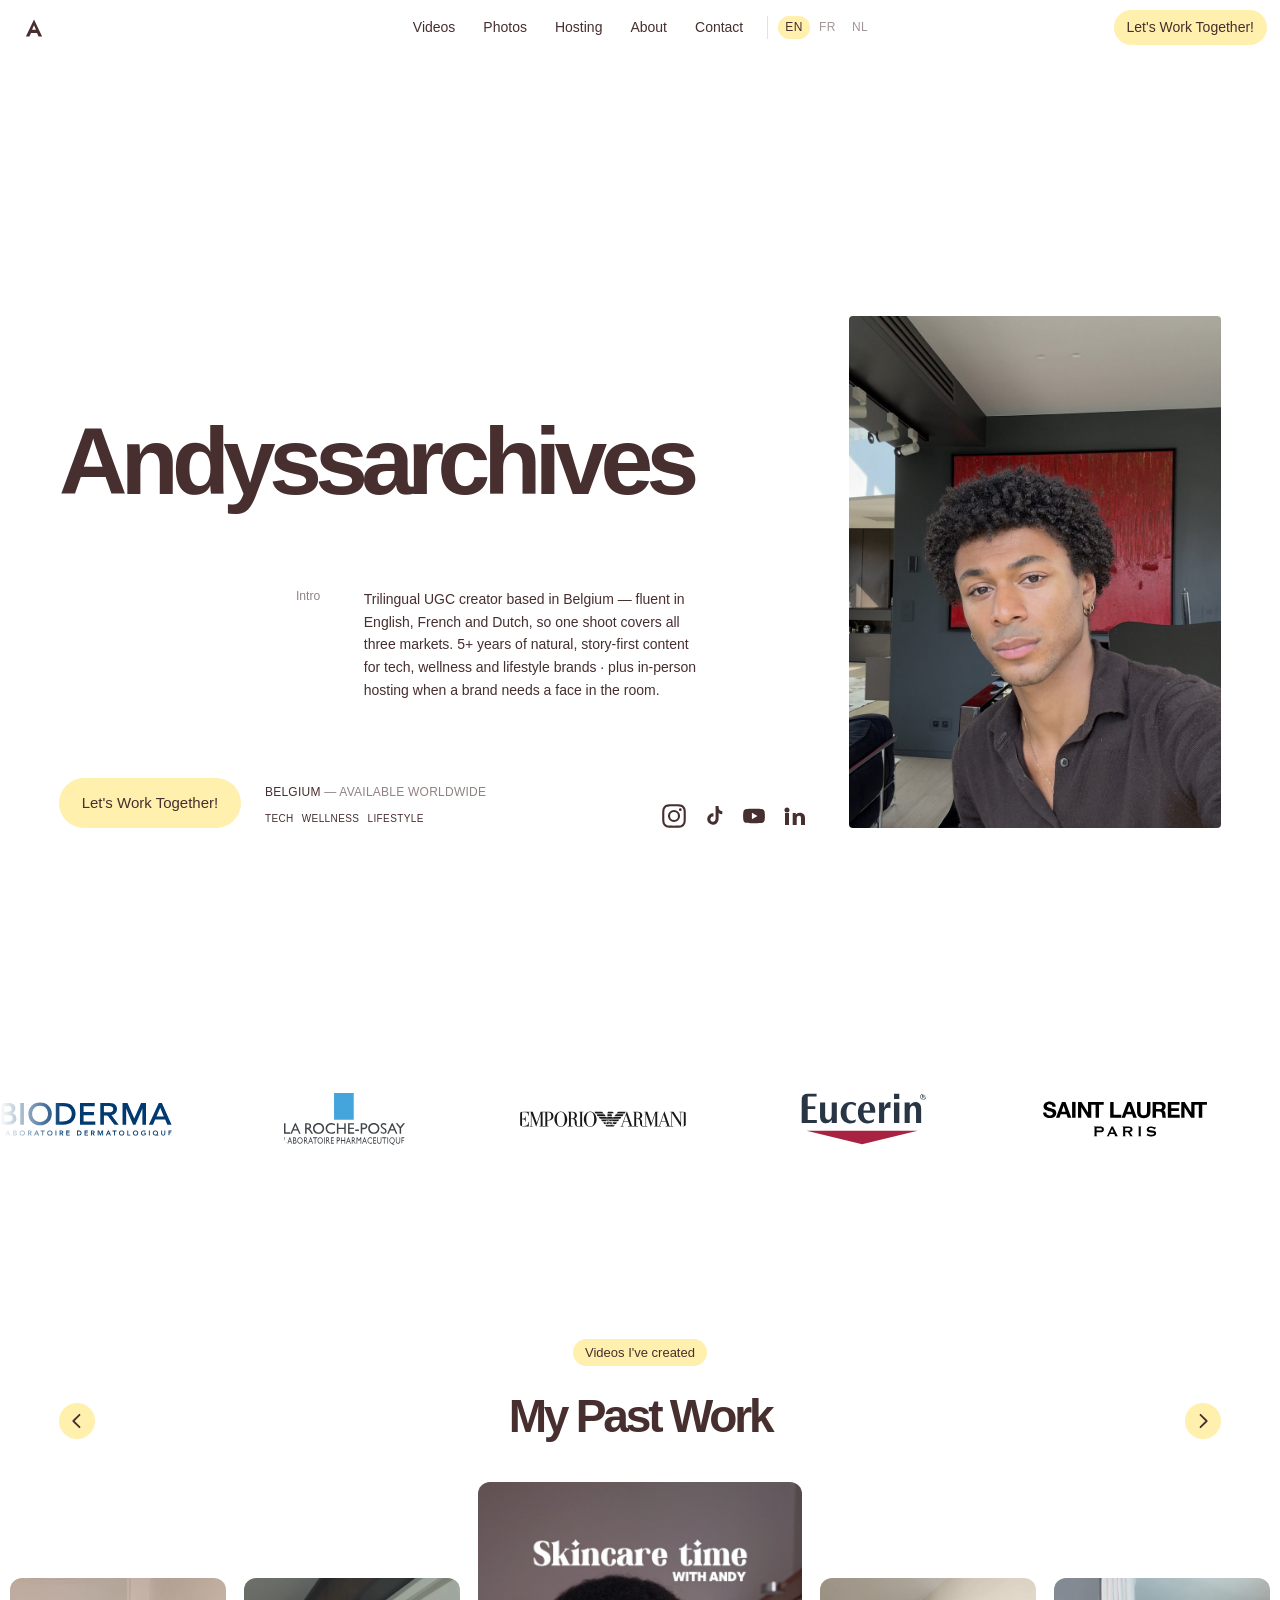
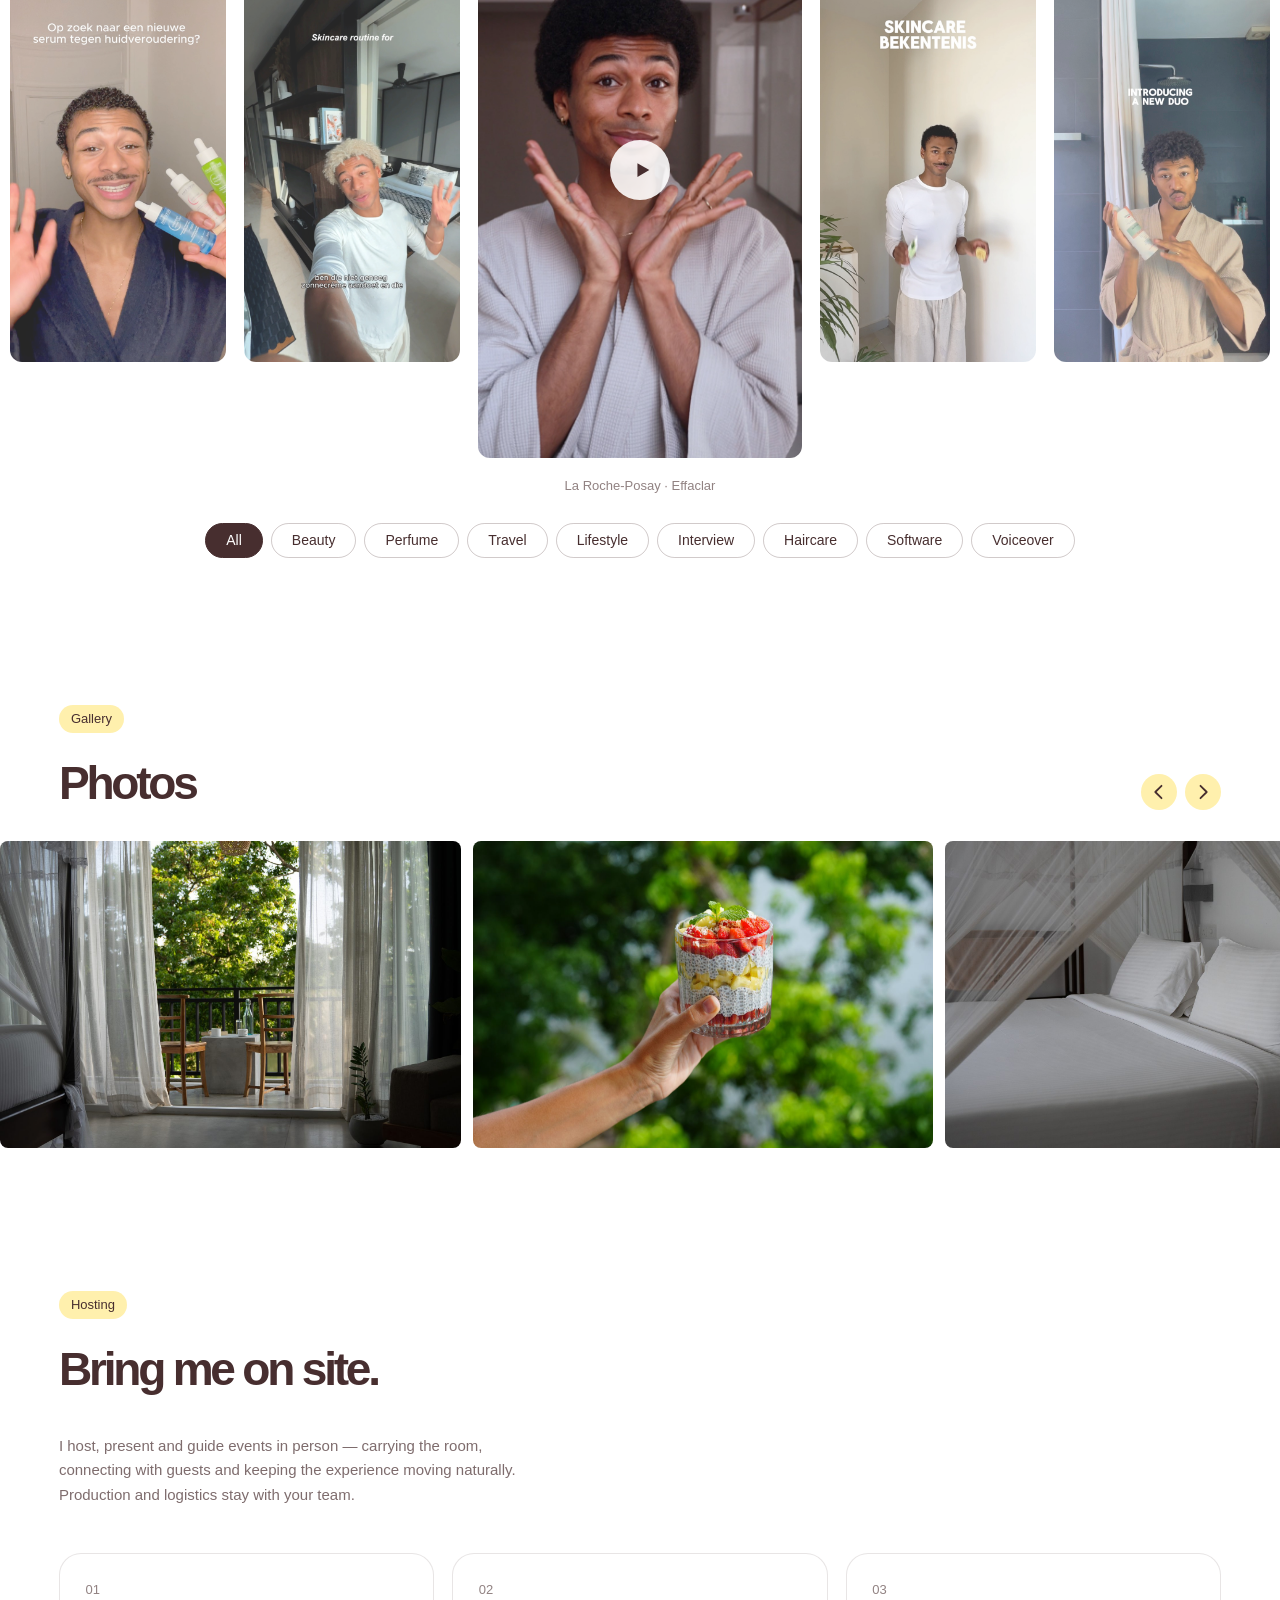
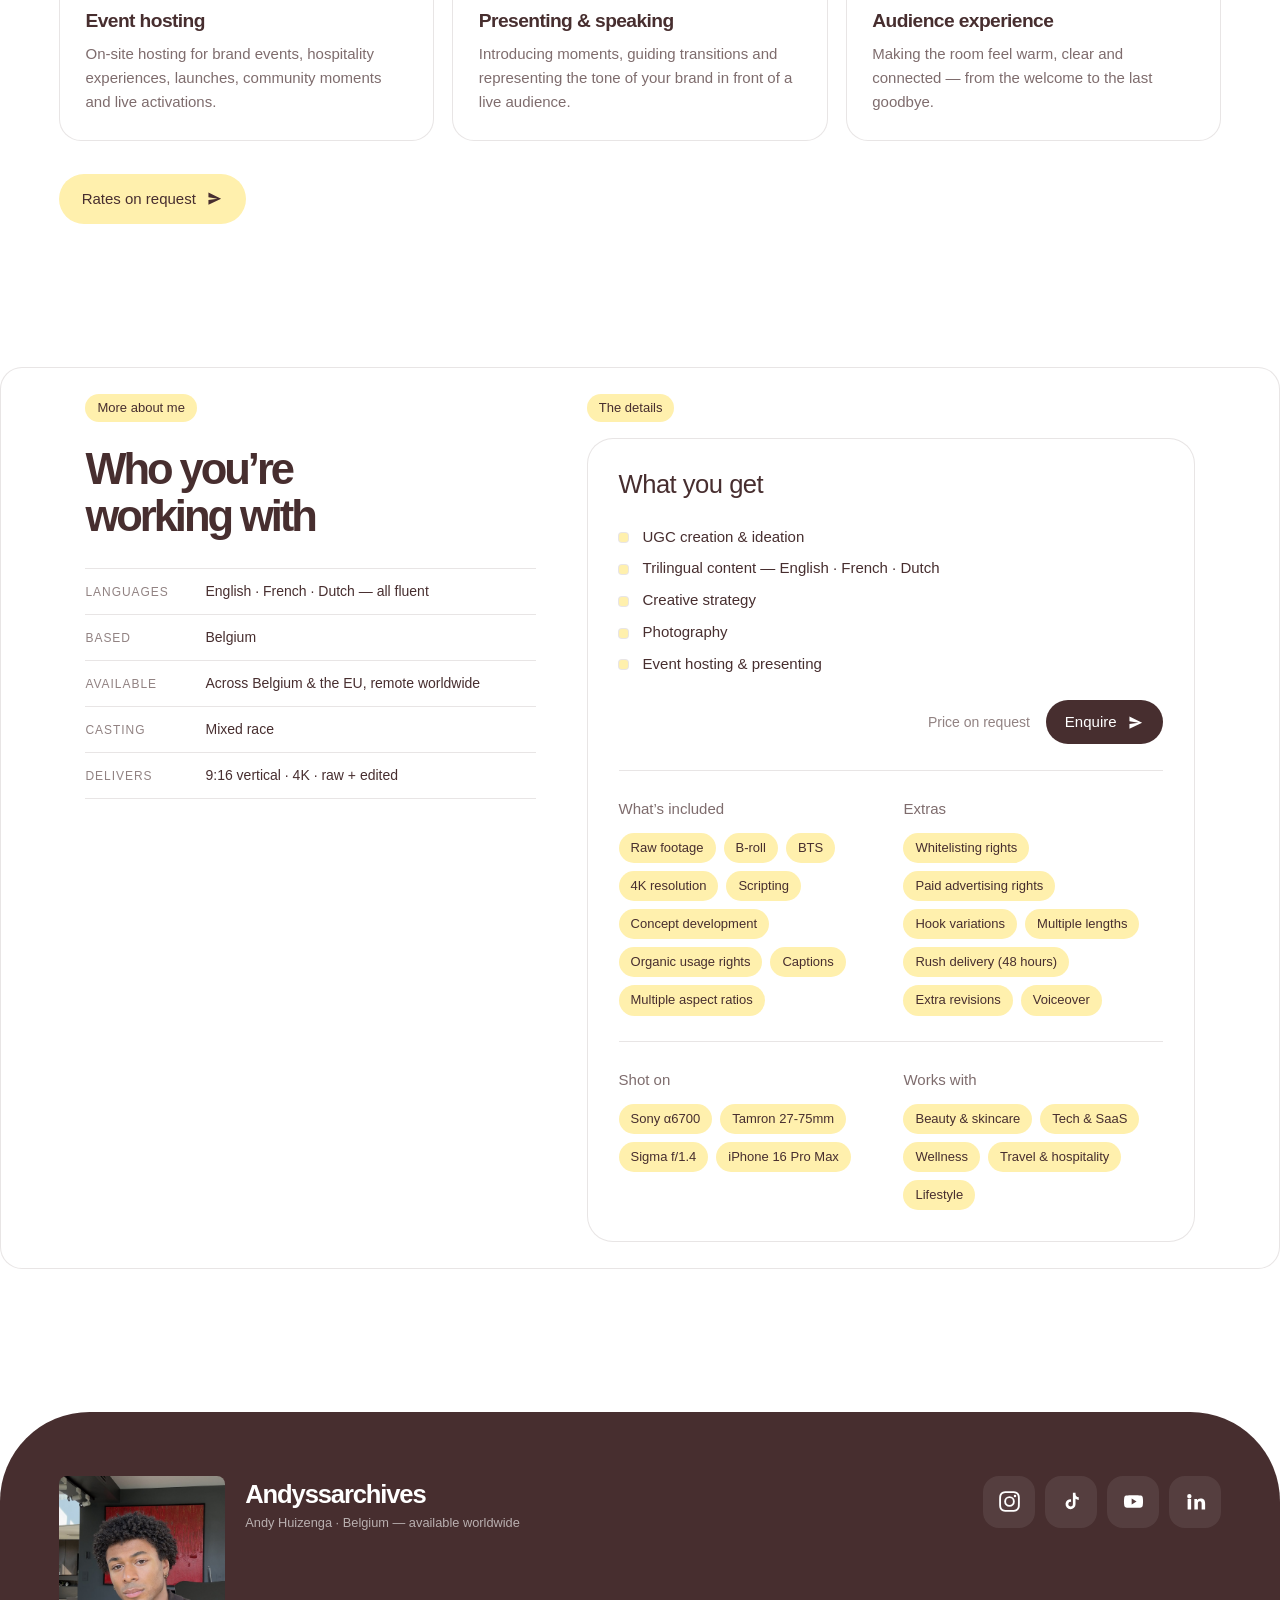
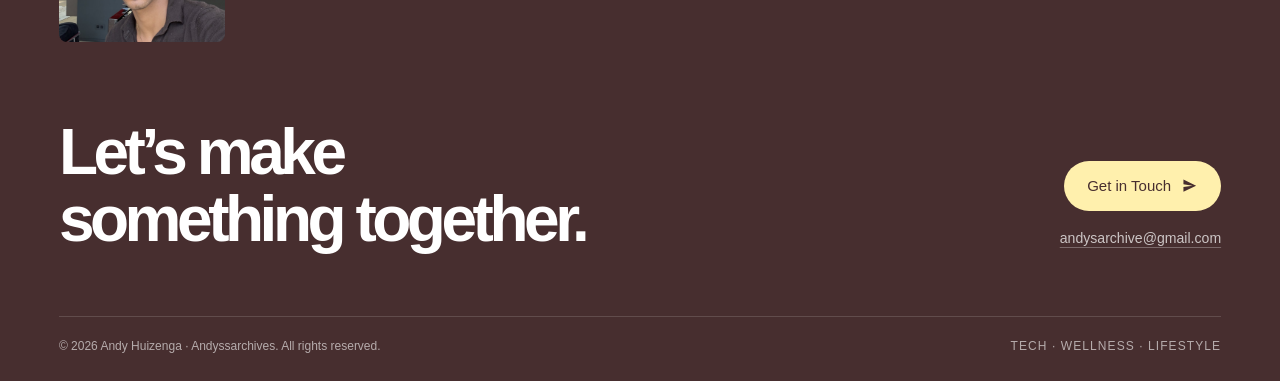
==== commit b275af89: "feat(i18n): add French and Dutch pages with hreflang The site was English-only while positioning its" ====
--- a/index.html
+++ b/index.html
@@ -25,6 +25,13 @@
   <meta name="twitter:image" content="https://andyssarchives.com/assets/og.jpg" />
 
   <link rel="canonical" href="https://andyssarchives.com/" />
+
+  <!-- Every language points at every other one, including itself, and
+       x-default names the page Google serves when no locale matches. -->
+  <link rel="alternate" hreflang="en" href="https://andyssarchives.com/" />
+  <link rel="alternate" hreflang="fr" href="https://andyssarchives.com/fr/" />
+  <link rel="alternate" hreflang="nl" href="https://andyssarchives.com/nl/" />
+  <link rel="alternate" hreflang="x-default" href="https://andyssarchives.com/" />
 
   <link rel="icon" href="data:image/svg+xml,%3Csvg xmlns='http://www.w3.org/2000/svg' viewBox='0 0 20 20'%3E%3Crect width='20' height='20' rx='5' fill='%23fff0ad'/%3E%3Cpath d='M10 3.4 3.6 17h2.8l1.3-2.9h4.6l1.3 2.9h2.8L10 3.4Zm0 4.9 1.6 3.6H8.4L10 8.3Z' fill='%23472e2f'/%3E%3C/svg%3E" />
 
@@ -86,6 +93,11 @@
           <a href="#hosting">Hosting</a>
           <a href="#about">About</a>
           <a href="#contact">Contact</a>
+          <span class="langswitch" role="group" aria-label="Language">
+            <a href="/" hreflang="en" aria-current="true">EN</a>
+            <a href="/fr/" hreflang="fr">FR</a>
+            <a href="/nl/" hreflang="nl">NL</a>
+          </span>
         </div>
       </nav>
 
@@ -104,6 +116,11 @@
       <a href="#about">About</a>
       <a href="#contact">Contact</a>
       <a class="navtray__cta" href="#contact">Let's Work Together!</a>
+      <span class="langswitch langswitch--tray" role="group" aria-label="Language">
+        <a href="/" hreflang="en" aria-current="true">EN</a>
+        <a href="/fr/" hreflang="fr">FR</a>
+        <a href="/nl/" hreflang="nl">NL</a>
+      </span>
     </div>
   </div>
 </header>
--- a/styles.css
+++ b/styles.css
@@ -198,6 +198,29 @@
 .navtray a:hover{background:rgba(71,46,47,.05)}
 .navtray__cta{margin-top:6px;background:var(--yellow);text-align:center;font-weight:400}
 
+/* Language switcher.
+   Lives inside .navpill__links so it inherits the row's nowrap + horizontal
+   scroll — adding a fourth grid column to .navpill would break the centring. */
+.langswitch{
+  display:inline-flex;align-items:center;gap:2px;flex:none;
+  margin-left:4px;padding-left:10px;
+  border-left:1px solid rgba(71,46,47,.14);
+}
+.langswitch a{
+  font-size:12px;font-weight:400;letter-spacing:.04em;
+  padding:3px 7px;border-radius:999px;opacity:.5;
+  transition:opacity .2s var(--ease),background-color .2s var(--ease);
+}
+.langswitch a:hover{opacity:1;background:rgba(71,46,47,.06)}
+.langswitch a[aria-current]{opacity:1;background:var(--yellow)}
+
+.langswitch--tray{
+  margin:8px 0 0;padding:8px 0 0;border-left:0;
+  border-top:1px solid rgba(71,46,47,.10);
+  justify-content:center;gap:4px;
+}
+.langswitch--tray a{font-size:14px;padding:8px 14px;opacity:.6}
+
 /* ============================================================
    Hero
    ============================================================ */
@@ -588,6 +611,7 @@
 .footer__act{display:flex;flex-direction:column;align-items:flex-end;gap:14px;flex:none}
 .footer__mail{font-weight:400}
 .footer__email{
+  display:inline-block;padding:3px 0;   /* lifts the tap target over 24px */
   font-size:clamp(14px,1.1vw,16px);font-weight:300;
   color:rgba(255,255,255,.72);
   text-decoration:underline;text-decoration-color:rgba(255,255,255,.28);
@@ -692,7 +716,11 @@
 
   .hero__foot{flex-direction:column;align-items:flex-start;gap:20px;margin-top:0}
   .hero__footLeft{gap:18px;align-items:flex-start;flex-direction:column}
-  .hero__socials{gap:14px}
+  /* Icon stays 20px, but the anchor keeps a 24px hit area — WCAG 2.5.8,
+     and Google reads tap-target size as a mobile usability signal. The
+     gap is trimmed so the spacing still looks the same. */
+  .hero__socials{gap:10px}
+  .hero__socials a{min-width:24px;min-height:24px;align-items:center;justify-content:center}
   .hero__socials svg{width:20px;height:20px}
 
   /* the hero is compact now, so don't leave a desktop-sized gap above the logos */
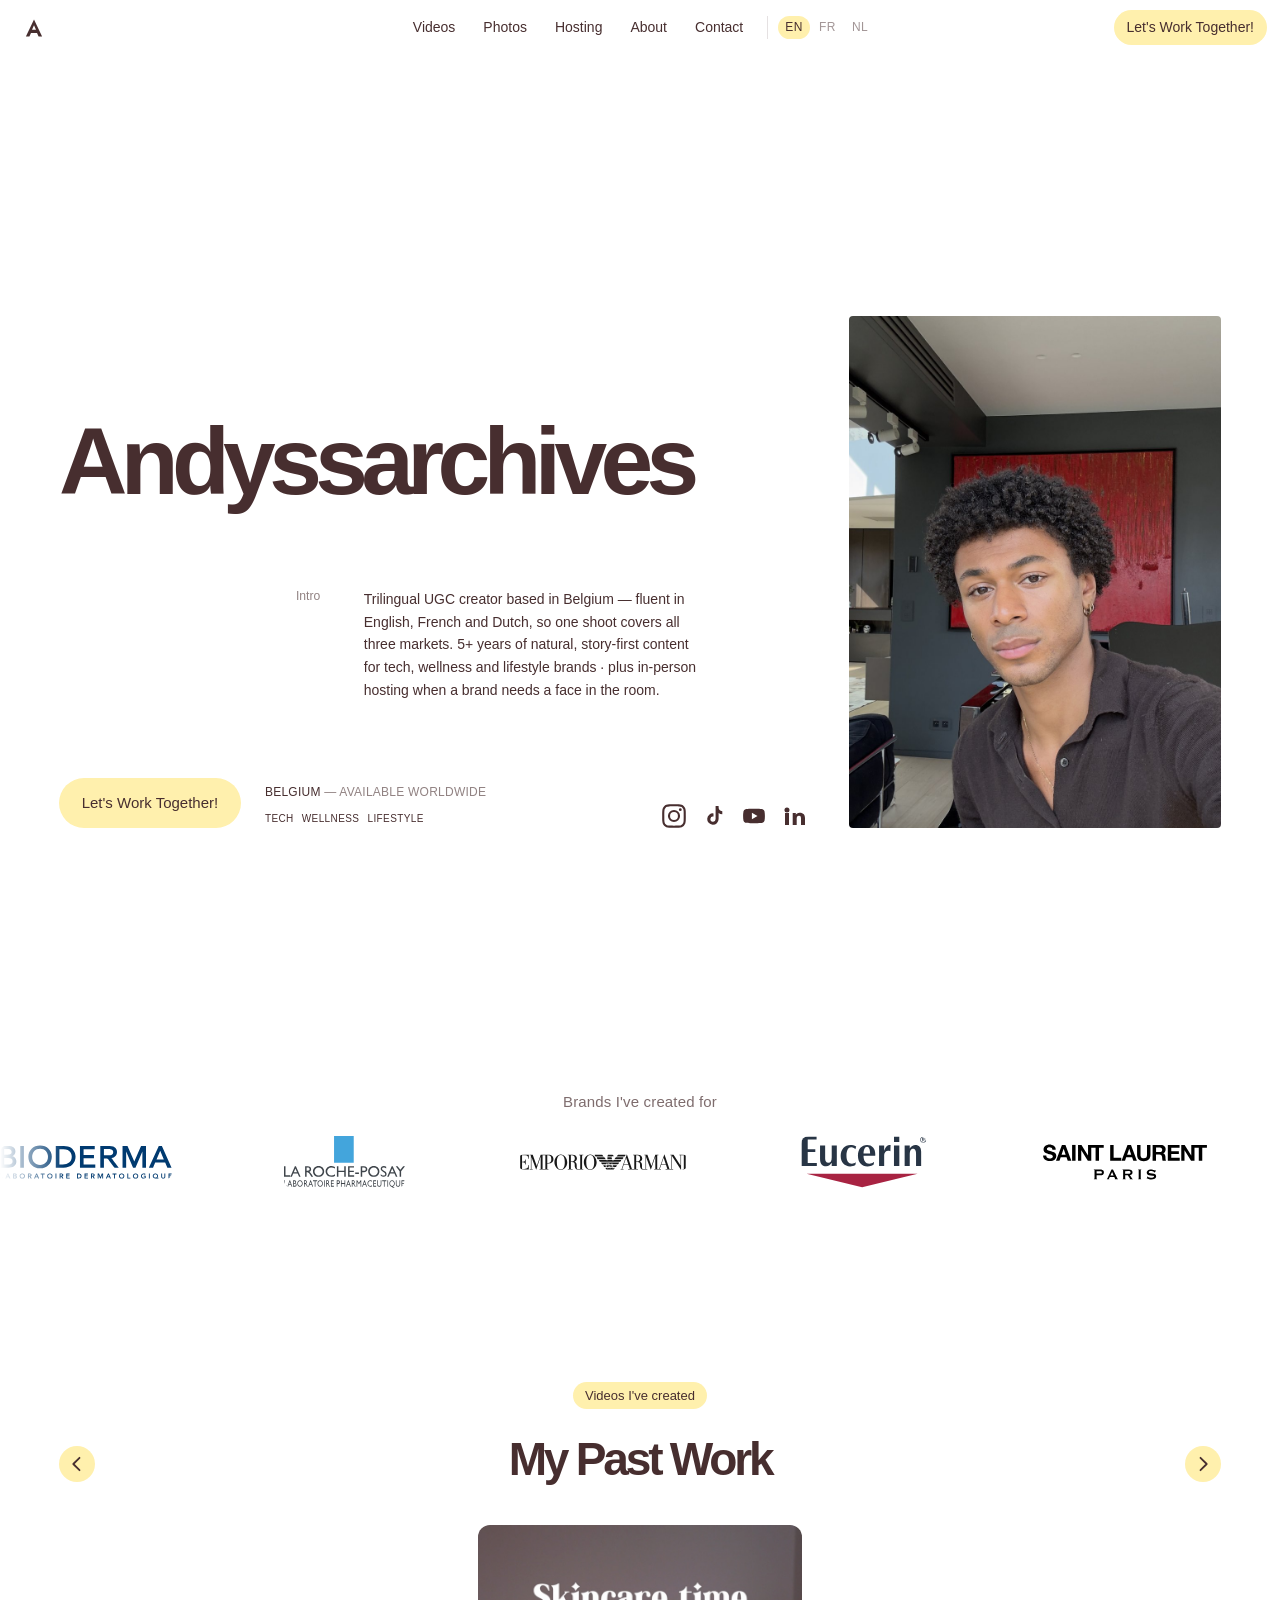
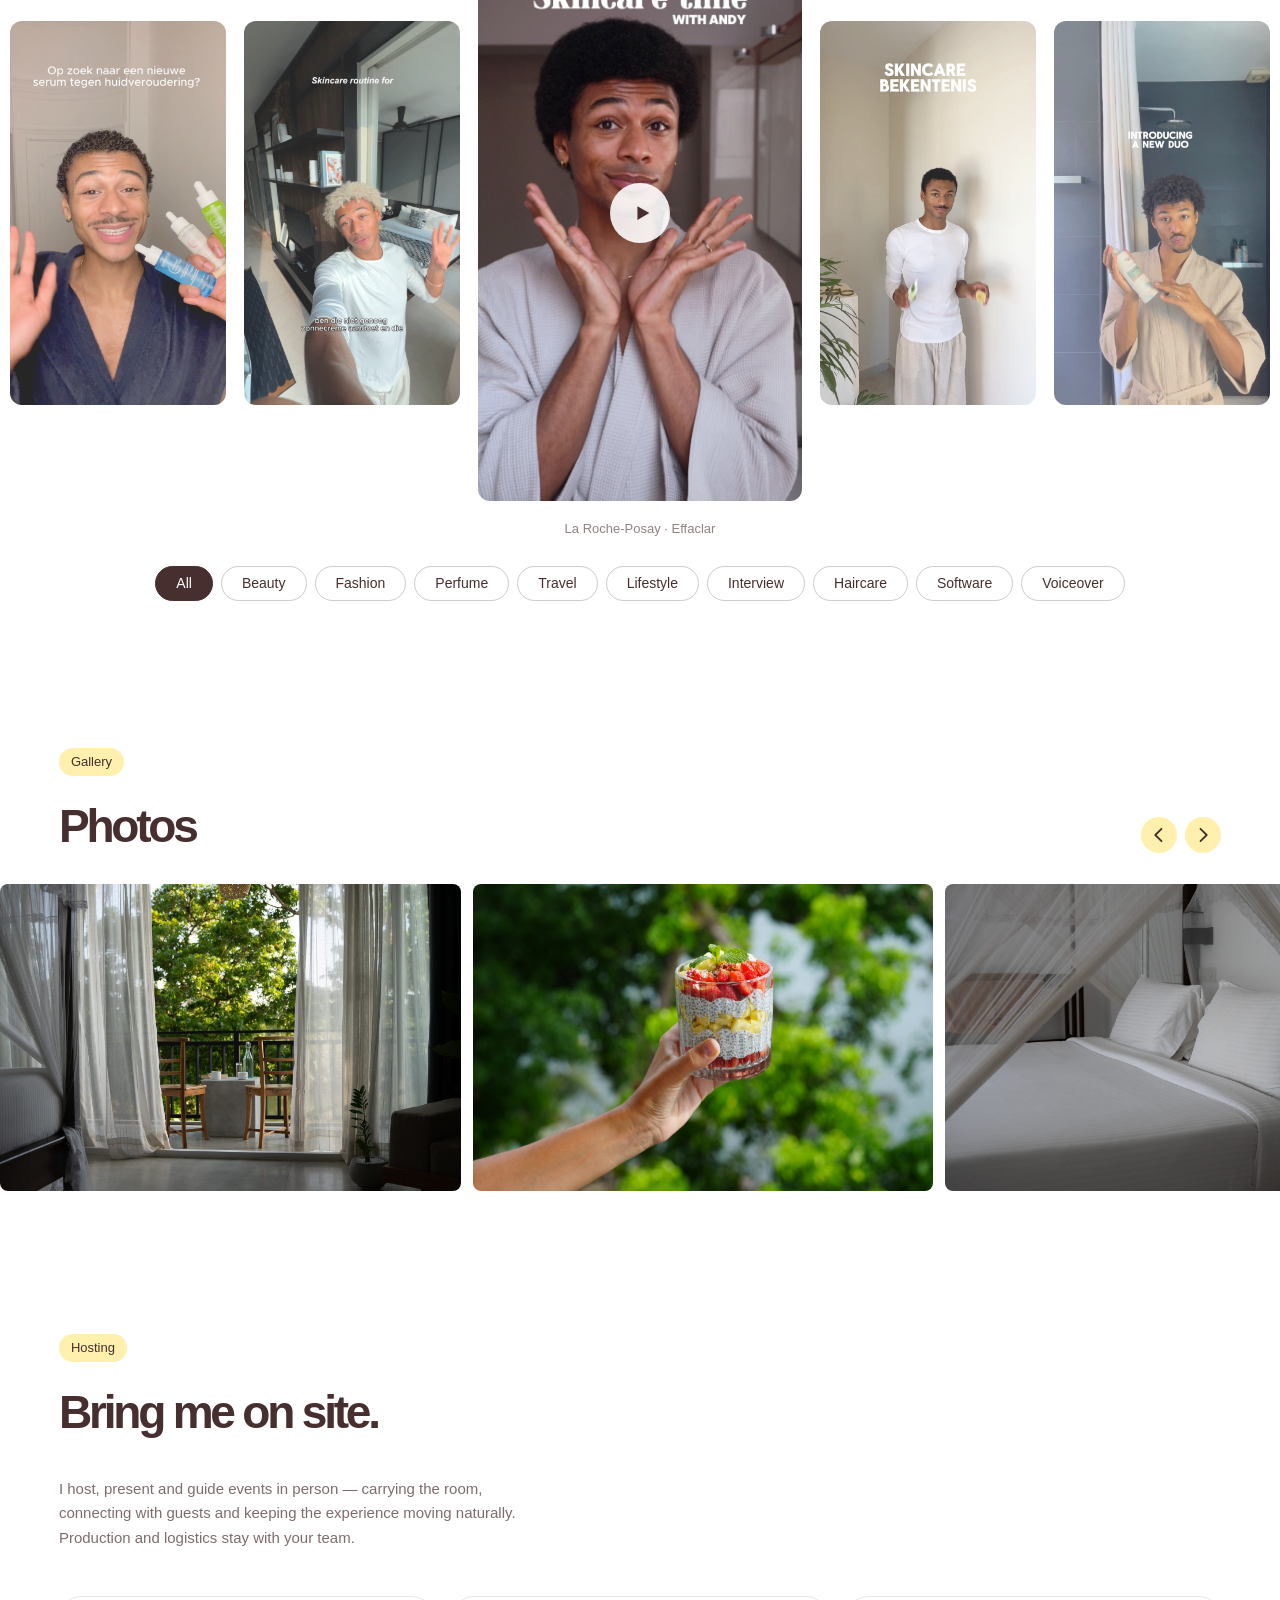
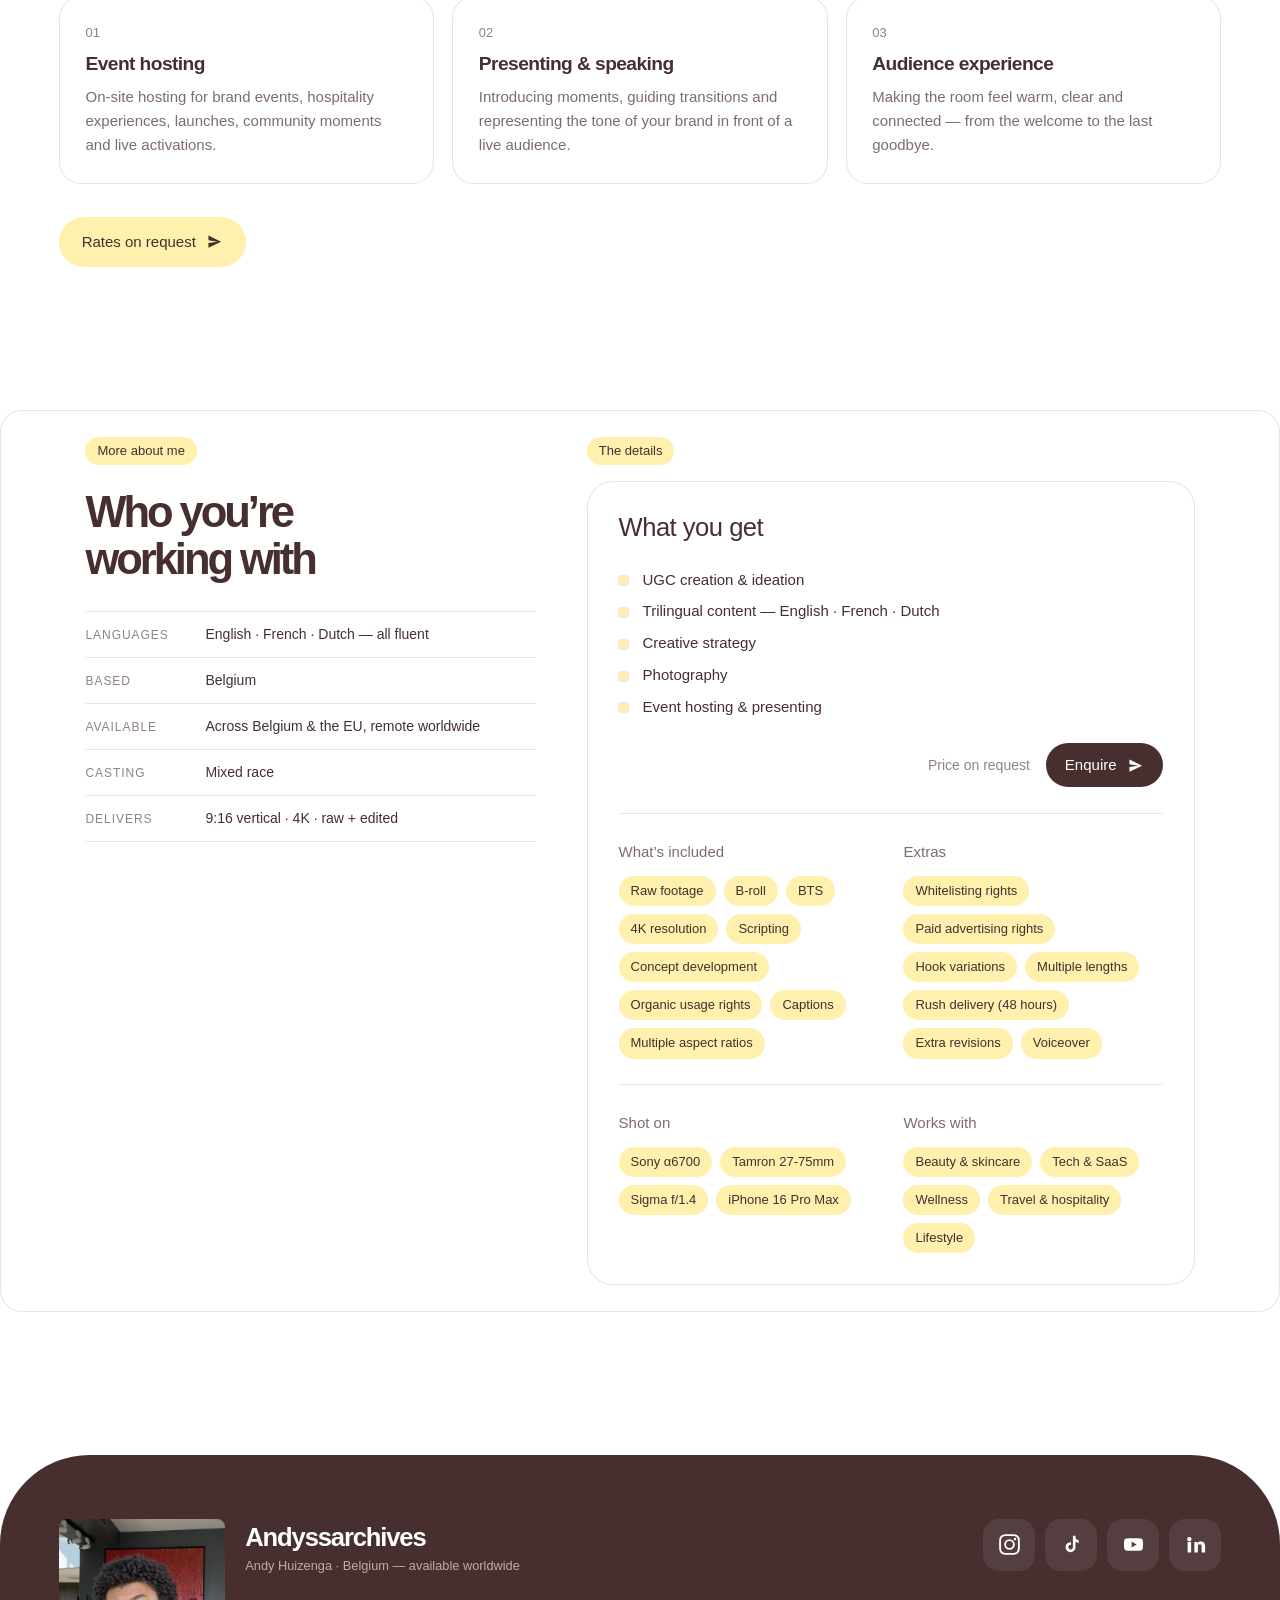
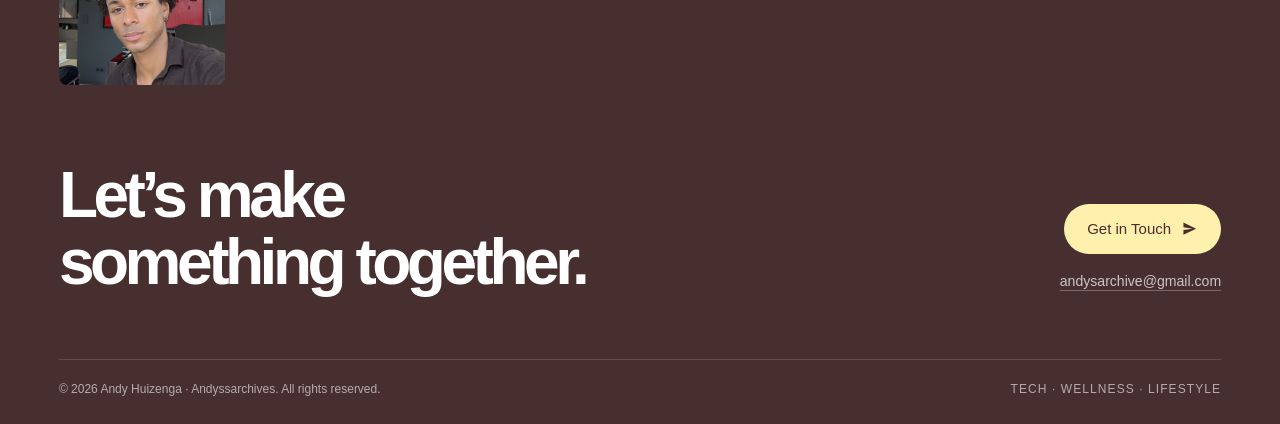
==== commit 6d7578c7: "feat(brands): add a heading over the logo row Reads "Brands I've created for": a quiet caption above" ====
--- a/index.html
+++ b/index.html
@@ -178,7 +178,8 @@
   </section>
 
   <!-- ───────────────────────── Brand marquee ───────────────────────── -->
-  <section class="brands" aria-label="Brands I have worked with">
+  <section class="brands" aria-labelledby="brandsTitle">
+    <h2 class="brands__title" id="brandsTitle">Brands I've created for</h2>
     <div class="marquee">
       <div class="marquee__track" id="marqueeTrack">
         <!-- filled + duplicated by script.js -->
--- a/styles.css
+++ b/styles.css
@@ -286,6 +286,8 @@
    ============================================================ */
 
 .brands{background:var(--paper);padding:48px 0;margin-top:var(--sec-gap)}
+.brands__title{margin:0 0 22px;padding:0 16px;text-align:center;
+  font-size:15px;line-height:1.4;font-weight:500;letter-spacing:.01em;color:var(--ink-70)}
 .marquee{height:56px;overflow:hidden;
   -webkit-mask-image:linear-gradient(90deg,transparent,#000 5%,#000 95%,transparent);
   mask-image:linear-gradient(90deg,transparent,#000 5%,#000 95%,transparent)}
@@ -725,6 +727,7 @@
 
   /* the hero is compact now, so don't leave a desktop-sized gap above the logos */
   .brands{margin-top:40px;padding:26px 0}
+  .brands__title{margin-bottom:14px;font-size:14px}
   .marquee,.marquee__item{height:44px}
   /* logos run from the same left edge as the rest — fade only on the right */
   .marquee{-webkit-mask-image:linear-gradient(90deg,#000 0,#000 86%,transparent);
@@ -760,3 +763,6 @@
   *,*::before,*::after{animation-duration:.001ms!important;animation-iteration-count:1!important;transition-duration:.001ms!important}
   .rail{scroll-behavior:auto}
 }
+
+/* an image that failed twice — hide it rather than show a broken icon */
+.img--failed{visibility:hidden}
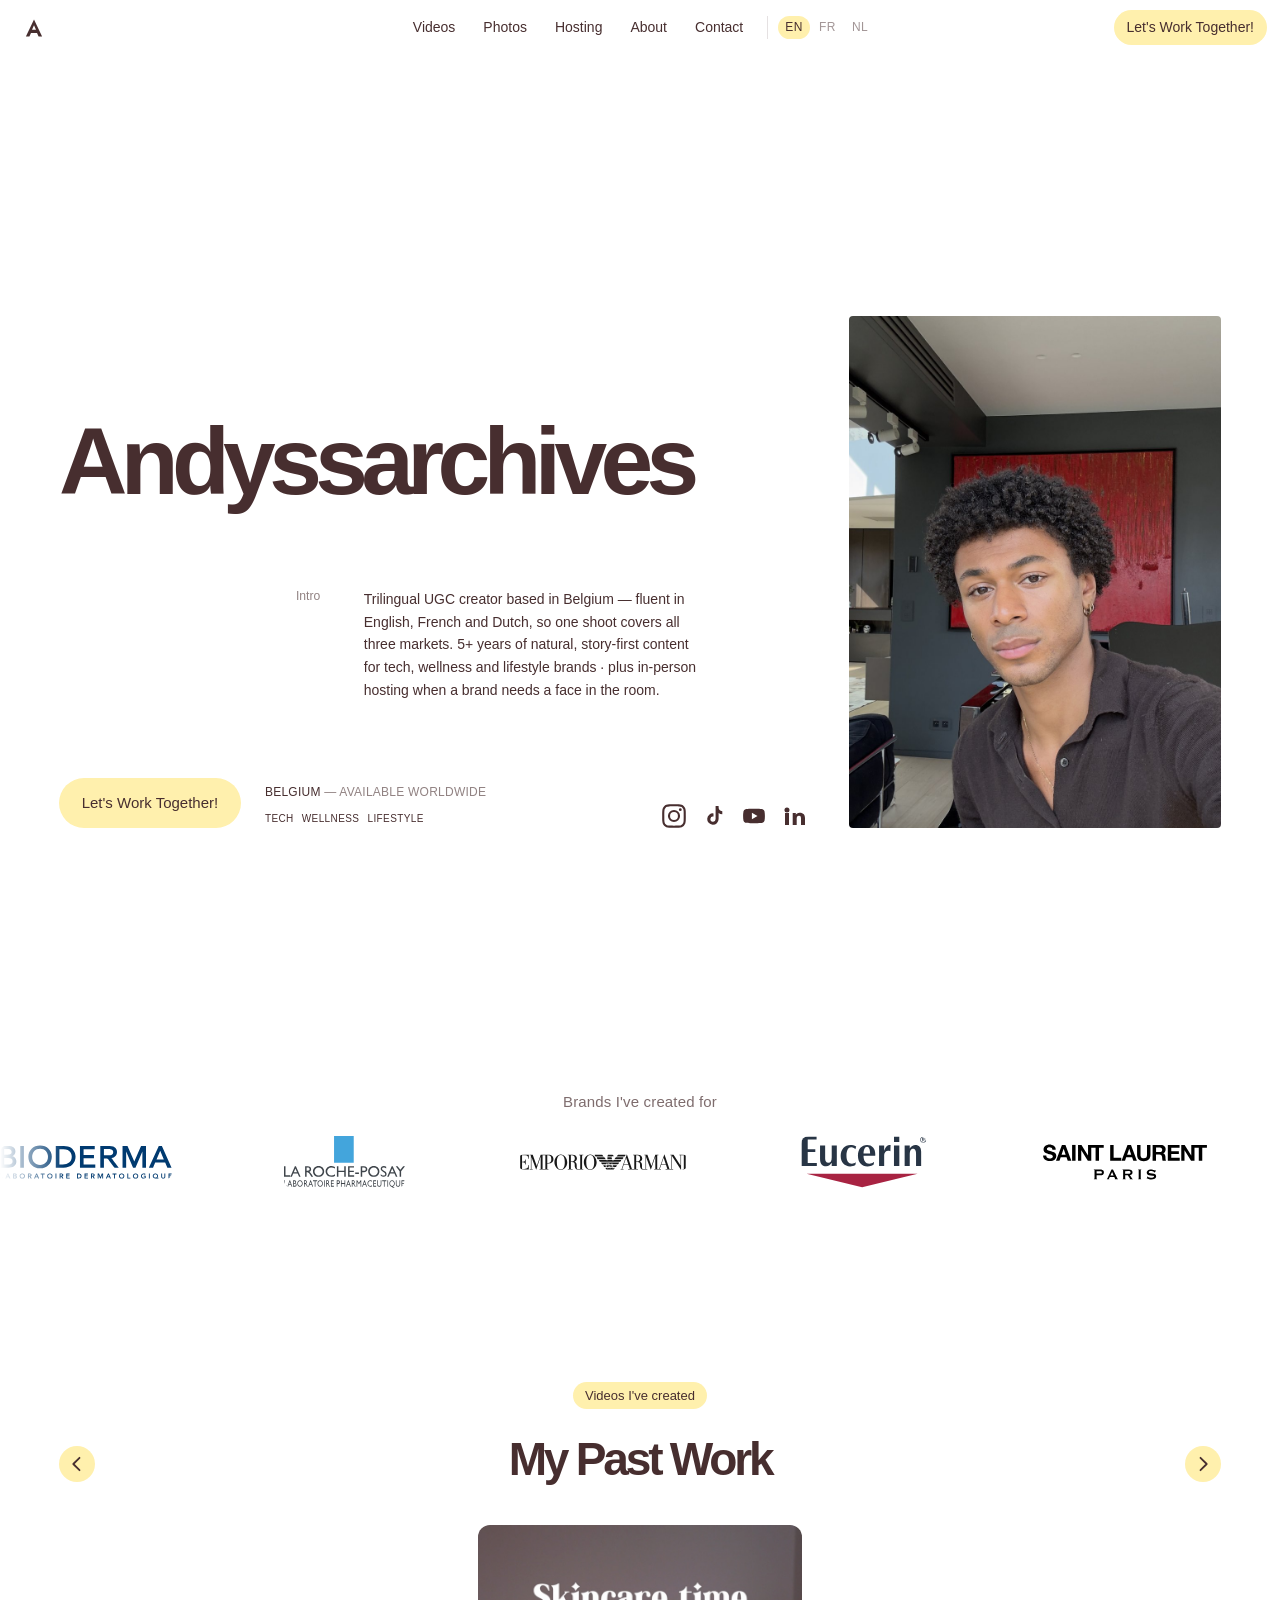
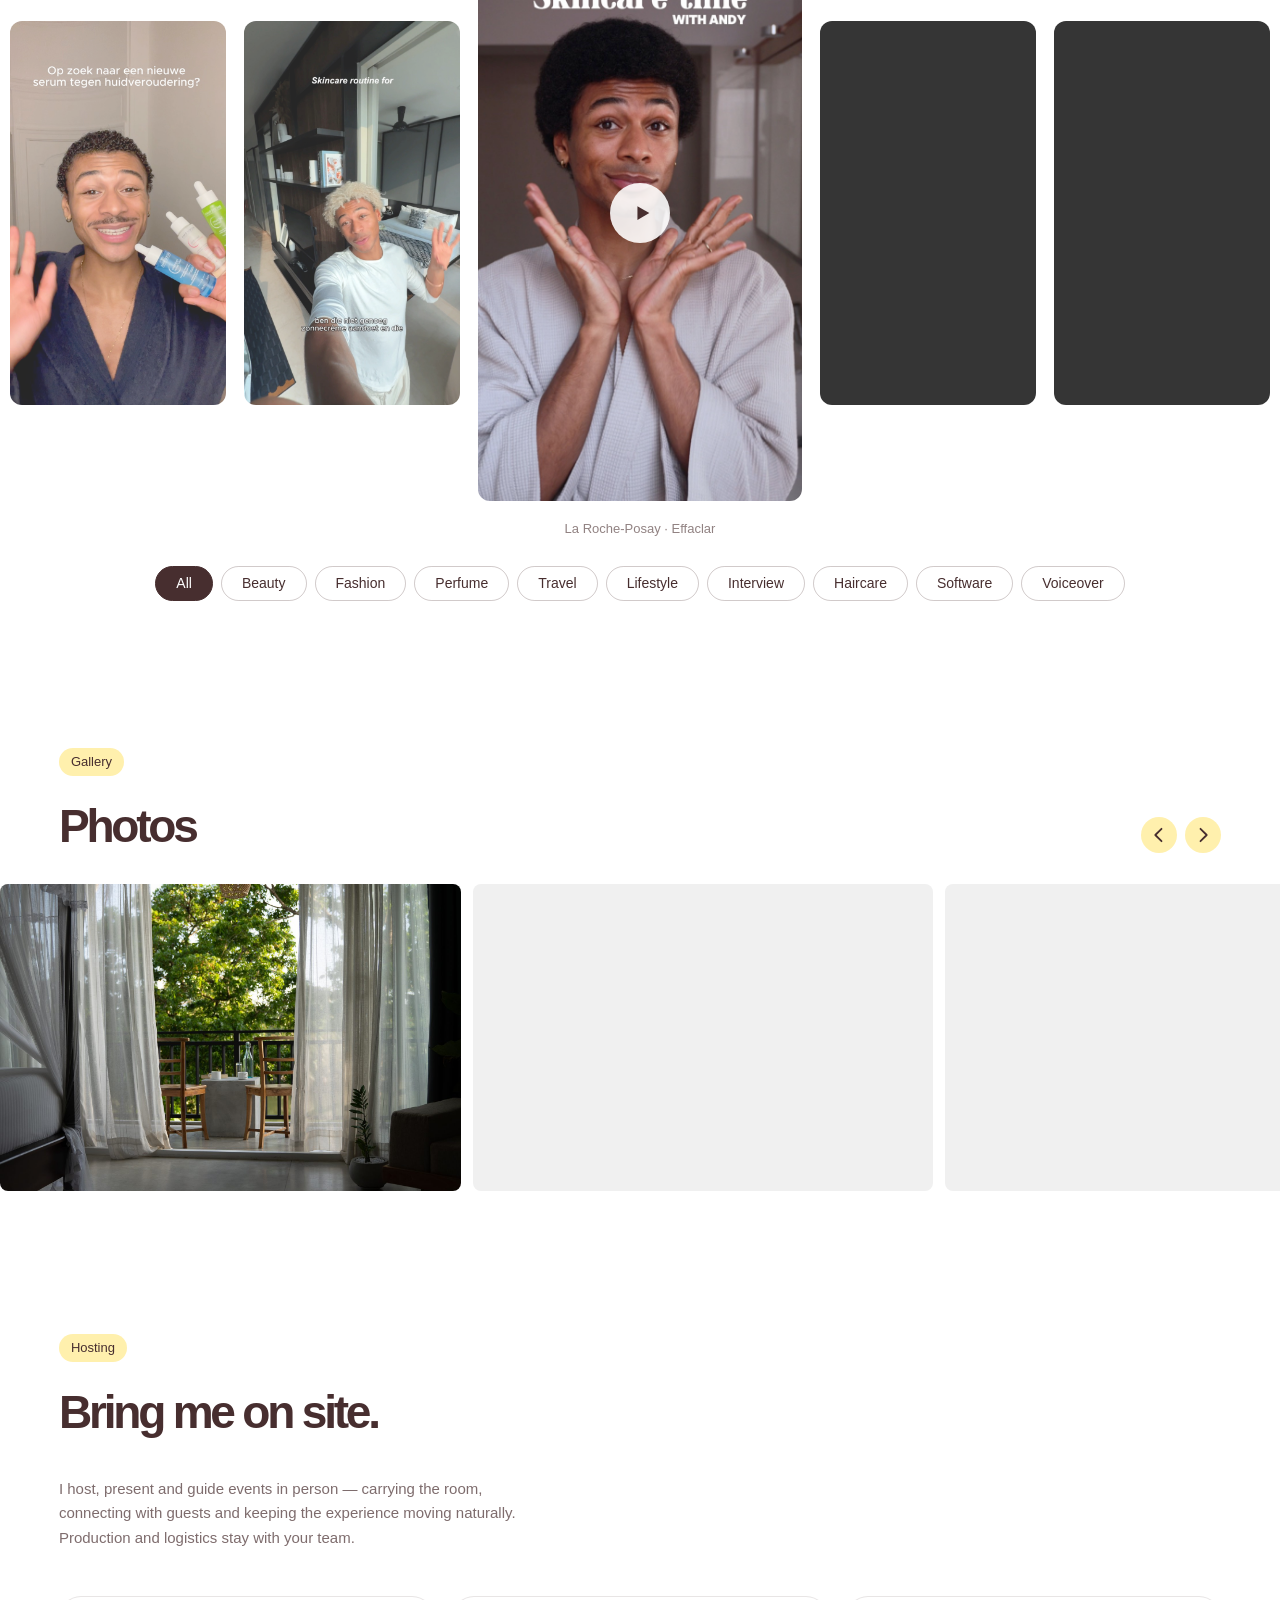
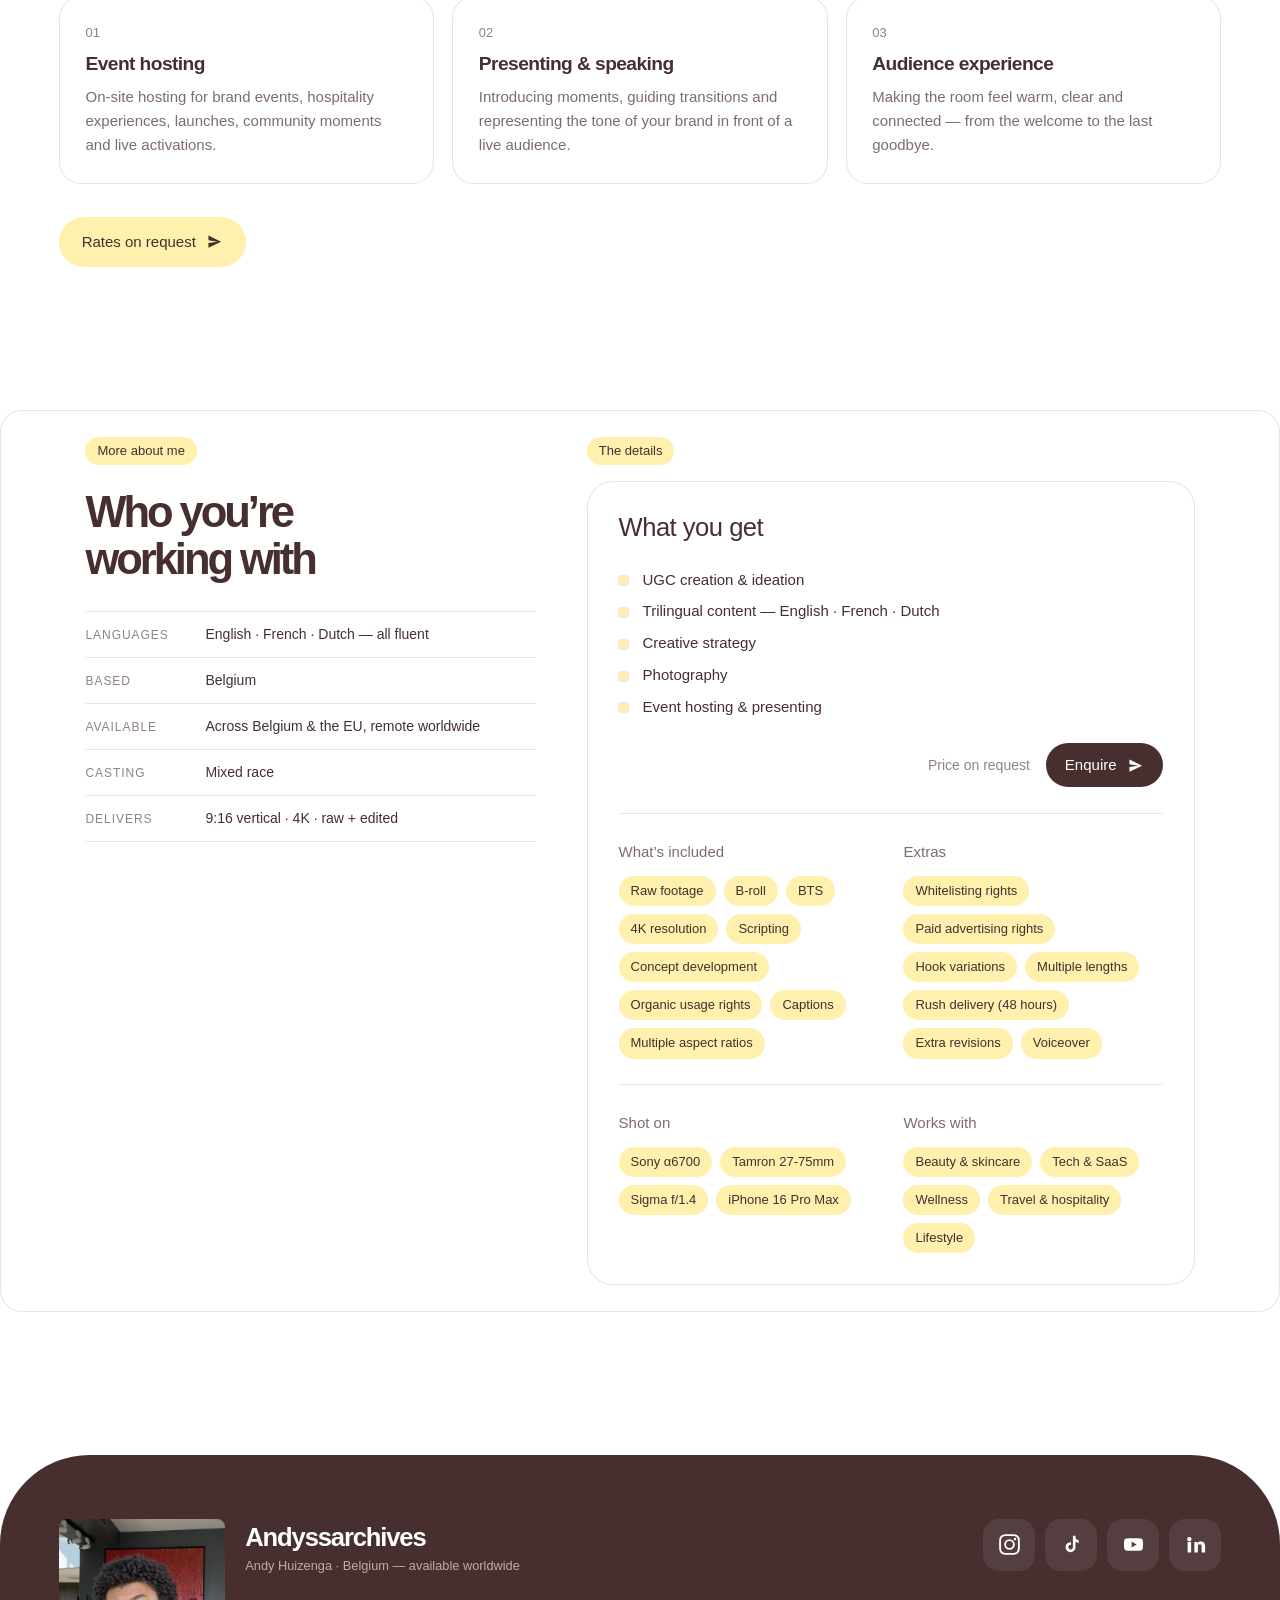
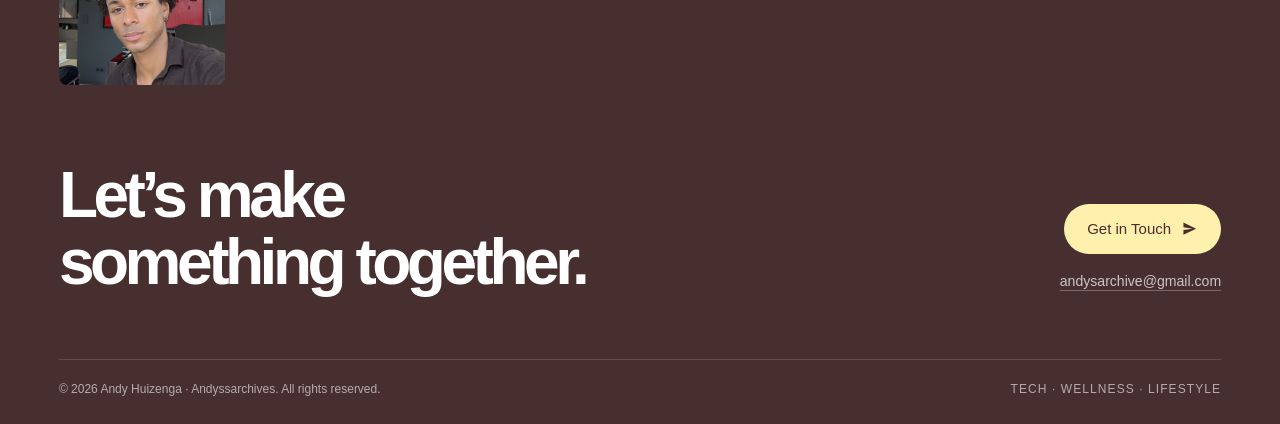
==== commit dbcab1d1: "build: move the site to ugc.andyssarchives.com The apex is reserved for the portfolio, which deploys" ====
--- a/index.html
+++ b/index.html
@@ -12,8 +12,8 @@
   <meta property="og:site_name" content="Andyssarchives" />
   <meta property="og:title" content="Trilingual UGC Creator in Belgium — English, French &amp; Dutch" />
   <meta property="og:description" content="Trilingual UGC creator based in Belgium — fluent in English, French and Dutch. Story-first vertical content for tech, wellness and lifestyle brands, plus in-person event hosting across Belgium and the EU." />
-  <meta property="og:url" content="https://andyssarchives.com/" />
-  <meta property="og:image" content="https://andyssarchives.com/assets/og.jpg" />
+  <meta property="og:url" content="https://ugc.andyssarchives.com/" />
+  <meta property="og:image" content="https://ugc.andyssarchives.com/assets/og.jpg" />
   <meta property="og:image:width" content="1200" />
   <meta property="og:image:height" content="630" />
   <meta property="og:locale" content="en_GB" />
@@ -22,16 +22,16 @@
   <meta name="twitter:card" content="summary_large_image" />
   <meta name="twitter:title" content="Trilingual UGC Creator in Belgium — English, French &amp; Dutch" />
   <meta name="twitter:description" content="Trilingual UGC creator based in Belgium — fluent in English, French and Dutch. Story-first vertical content for tech, wellness and lifestyle brands, plus in-person event hosting across Belgium and the EU." />
-  <meta name="twitter:image" content="https://andyssarchives.com/assets/og.jpg" />
-
-  <link rel="canonical" href="https://andyssarchives.com/" />
+  <meta name="twitter:image" content="https://ugc.andyssarchives.com/assets/og.jpg" />
+
+  <link rel="canonical" href="https://ugc.andyssarchives.com/" />
 
   <!-- Every language points at every other one, including itself, and
        x-default names the page Google serves when no locale matches. -->
-  <link rel="alternate" hreflang="en" href="https://andyssarchives.com/" />
-  <link rel="alternate" hreflang="fr" href="https://andyssarchives.com/fr/" />
-  <link rel="alternate" hreflang="nl" href="https://andyssarchives.com/nl/" />
-  <link rel="alternate" hreflang="x-default" href="https://andyssarchives.com/" />
+  <link rel="alternate" hreflang="en" href="https://ugc.andyssarchives.com/" />
+  <link rel="alternate" hreflang="fr" href="https://ugc.andyssarchives.com/fr/" />
+  <link rel="alternate" hreflang="nl" href="https://ugc.andyssarchives.com/nl/" />
+  <link rel="alternate" hreflang="x-default" href="https://ugc.andyssarchives.com/" />
 
   <link rel="icon" href="data:image/svg+xml,%3Csvg xmlns='http://www.w3.org/2000/svg' viewBox='0 0 20 20'%3E%3Crect width='20' height='20' rx='5' fill='%23fff0ad'/%3E%3Cpath d='M10 3.4 3.6 17h2.8l1.3-2.9h4.6l1.3 2.9h2.8L10 3.4Zm0 4.9 1.6 3.6H8.4L10 8.3Z' fill='%23472e2f'/%3E%3C/svg%3E" />
 
@@ -45,11 +45,11 @@
   {
     "@context": "https://schema.org",
     "@type": "Person",
-    "@id": "https://andyssarchives.com/#andy",
+    "@id": "https://ugc.andyssarchives.com/#andy",
     "name": "Andy Huizenga",
     "alternateName": "Andyssarchives",
-    "url": "https://andyssarchives.com/",
-    "image": "https://andyssarchives.com/assets/photos/web/portrait.jpg",
+    "url": "https://ugc.andyssarchives.com/",
+    "image": "https://ugc.andyssarchives.com/assets/photos/web/portrait.jpg",
     "email": "mailto:andysarchive@gmail.com",
     "jobTitle": "UGC Creator",
     "description": "Trilingual UGC creator based in Belgium, fluent in English, French and Dutch, working across the EU.",
